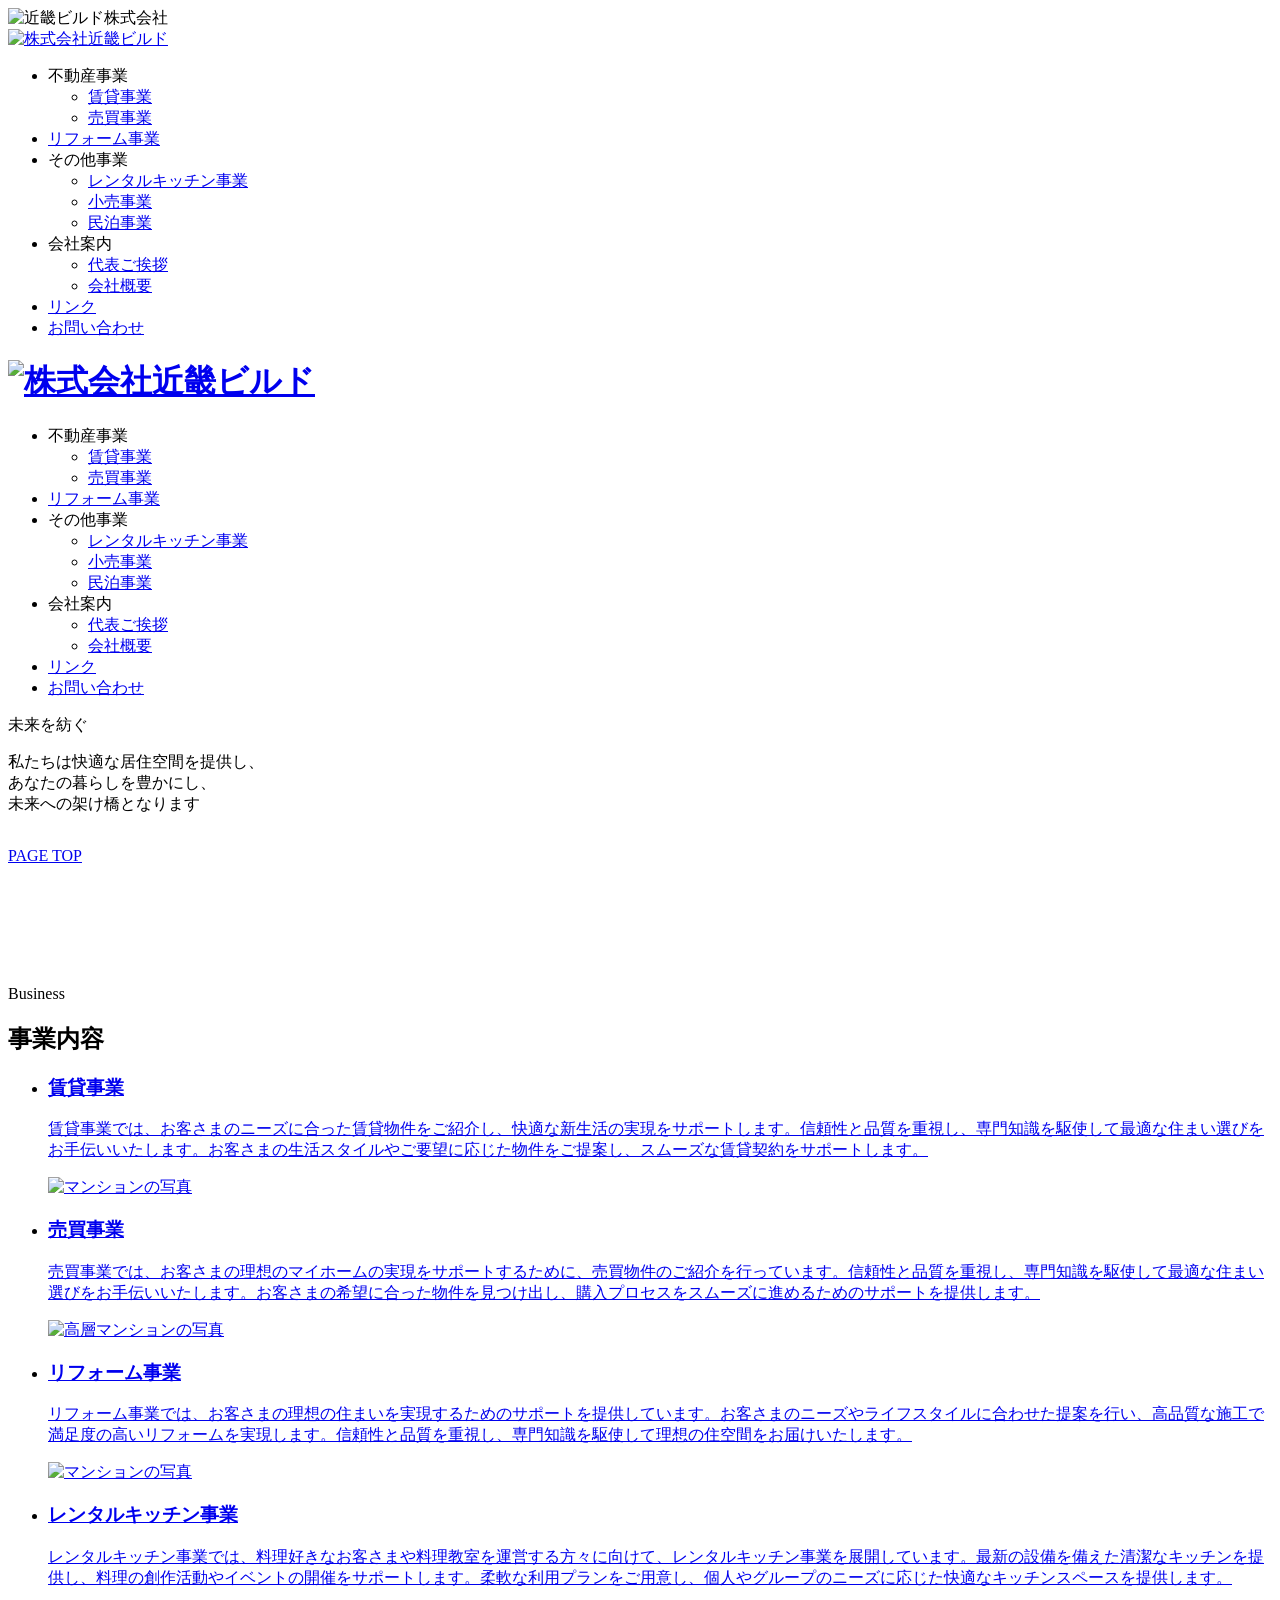
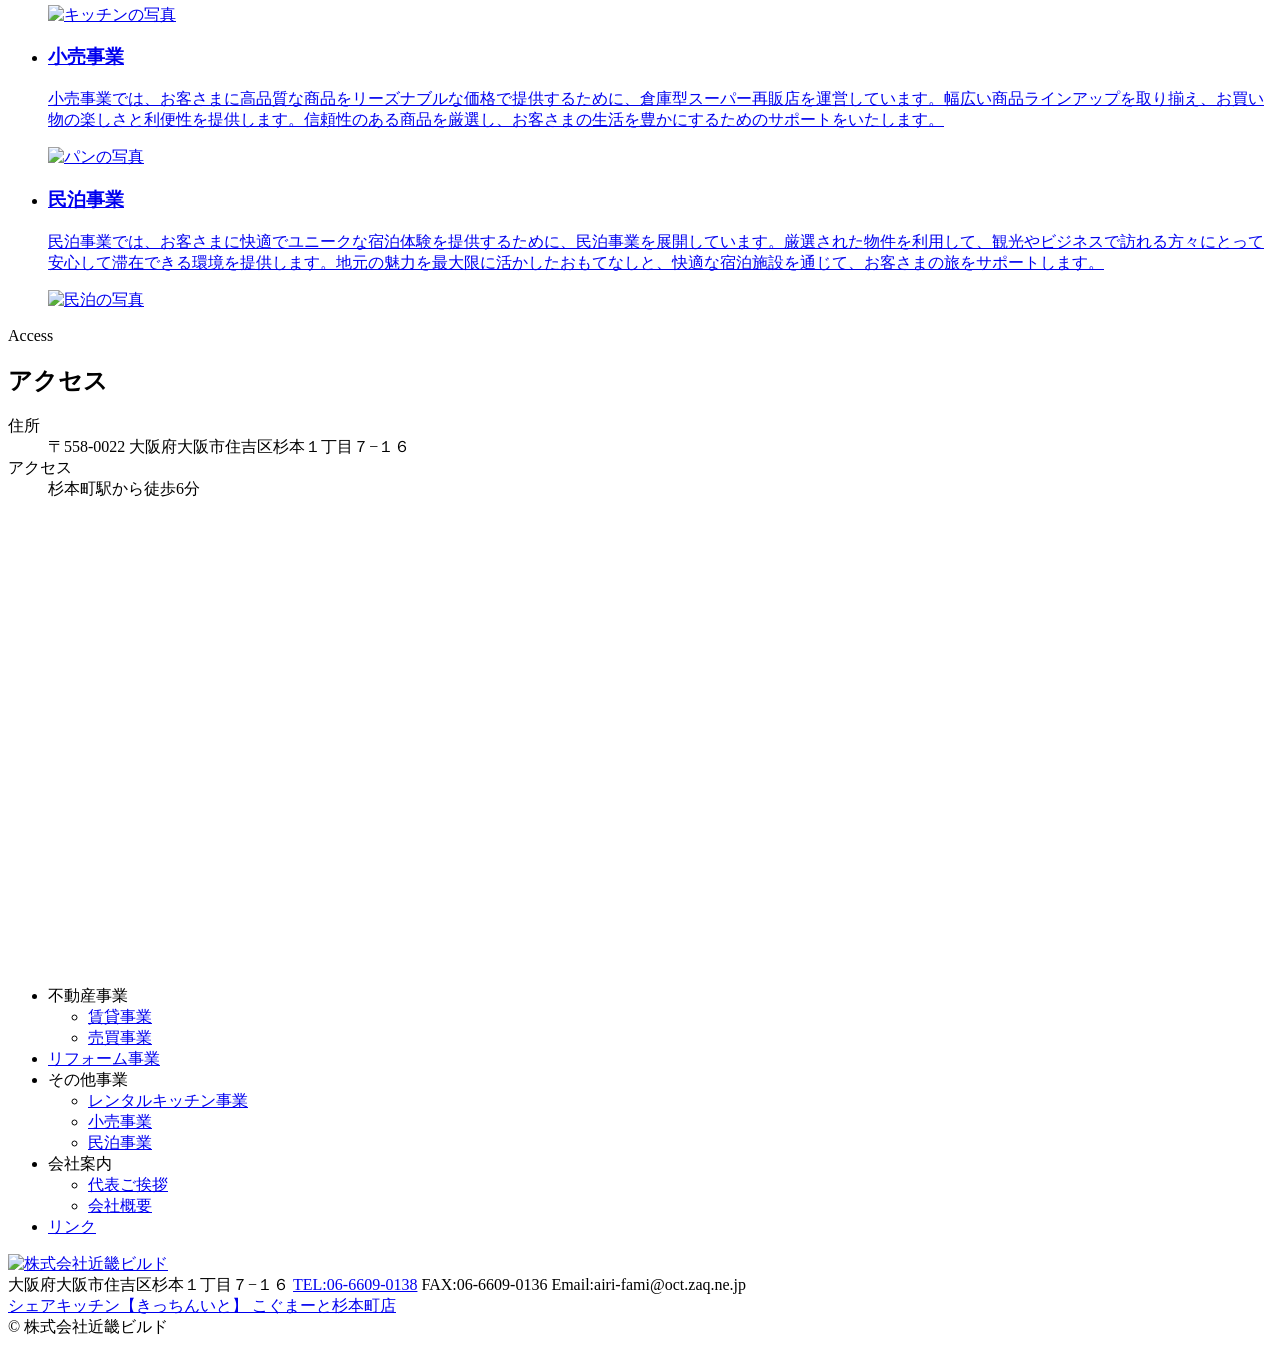
==== index.htm @ 8daa818c "htmファイルアップ" ====
<!DOCTYPE html>
<html lang="ja">

<head prefix="og: http://ogp.me/ns# fb: http://ogp.me/ns/fb# article: http://ogp.me/ns/article#">
  <meta charset="utf-8" />
  <meta name="viewport" content="" />
  <script>
    var metalist = document.getElementsByTagName("meta");
    var ua = navigator.userAgent;
    for (var i = 0; i < metalist.length; i++) {
      var name = metalist[i].getAttribute("name");
      if (name && name.toLowerCase() === "viewport") {
        if (
          ua.indexOf("iPhone") > 0 ||
          (ua.indexOf("Android") > 0 && ua.indexOf("Mobile") > 0)
        ) {
          metalist[i].setAttribute("content", "width=device-width");
          break;
        } else {
          metalist[i].setAttribute("content", "width=1180px");
          break;
        }
      }
    }
  </script>
  <meta http-equiv="X-UA-Compatible" content="IE=edge" />

  <title>株式会社近畿ビルド</title>

  <meta name="description" content="" />
  <meta name="keywords" content="" />
  <meta name="author" content="" />

  <meta name="robots" content="noindex" />
  <meta name="robots" content="nofollow" />
  <meta name="robots" content="noarchive" />

  <!-- SNS -->
  <meta property="og:title" content="" />
  <meta property="og:site_name" content="" />
  <meta property="og:description" content="" />
  <meta property="og:image" content="https://job-gear.jp/●/●●/●●●●●●/img/social.png" />
  <meta property="og:url" content="https://job-gear.jp/●/●●/●●●●●●/" />

  <link rel="shortcut icon" type="image/x-icon" href="https://job-gear.jp/●/●●/●●●●●●/img/favicon.ico" />
  <link rel="apple-touch-icon" href="https://job-gear.jp/●/●●/●●●●●●/img/apple-touch-icon.png" />

  <!-- fonts -->
  <link rel="preconnect" href="https://fonts.googleapis.com" />
  <link rel="preconnect" href="https://fonts.gstatic.com" crossorigin />
  <link
    href="https://fonts.googleapis.com/css2?family=Lato:wght@400;700&family=Montserrat:wght@100..900&family=Noto+Sans+JP:wght@400;500;700&display=swap"
    rel="stylesheet" />

  <!-- style -->
  <!-- 固有 -->
  <!-- 共通 -->
  <link rel="stylesheet" href="css/style.css" />
  <link rel="stylesheet" href="css/add.css" />
</head>

<body class="front-page">
   <!-- ローディング（TOPのみ） -->
   <div id="loading">
    <!-- <div class="circle-spin"></div> -->
    <div class="logo">
      <img src="img/common/logo.png" alt="近畿ビルド株式会社" height="27">
    </div>
  </div>

  <!-- ハンバーガーメニュー -->
  <div class="hamburger__btn -hamburger">
    <span></span>
    <span></span>
    <span></span>
  </div>
  <div class="hamburger">
    <div class="hamburger__menu">
      <div class="hamburger__menu__inner">
        <div class="hamburger__menu__nav">
          <div class="hamburger__menu__logo">
            <a href="index.htm">
              <img src="img/common/logo.png" width="" alt="株式会社近畿ビルド" />
            </a>
          </div>
          <ul class="hamburger__menu__nav__list">
            <li class="hamburger__menu__nav__list__item accordion-item">
                <span class="text noLink accordion-header">不動産事業</span>
                <div class="pullDown accordion-content">
                  <ul class="pullDown__list">
                    <li class="pullDown__list__item">
                      <a href="rental.htm">
                        <span class="text">賃貸事業</span>
                      </a>
                    </li>
                    <li class="pullDown__list__item">
                      <a href="selling.htm">
                        <span class="text">売買事業</span>
                      </a>
                    </li>
                  </ul>
                </div>
            </li>
            <li class="hamburger__menu__nav__list__item">
              <a href="reform.htm" class="link">
                <span class="text">リフォーム事業</span>
              </a>
            </li>
            <li class="hamburger__menu__nav__list__item accordion-item">
                <span class="text noLink accordion-header">その他事業</span>
                <div class="pullDown accordion-content">
                  <ul class="pullDown__list">
                    <li class="pullDown__list__item">
                      <a href="kitchen.htm">
                        <span class="text">レンタルキッチン事業</span>
                      </a>
                    </li>
                    <li class="pullDown__list__item">
                      <a href="retail.htm">
                        <span class="text">小売事業</span>
                      </a>
                    </li>
                    <li class="pullDown__list__item">
                      <a href="lodging.htm">
                        <span class="text">民泊事業</span>
                      </a>
                    </li>
                  </ul>
                </div>
            </li>
            <li class="hamburger__menu__nav__list__item accordion-item">
                <span class="text noLink accordion-header">会社案内</span>
                <div class="pullDown accordion-content">
                  <ul class="pullDown__list">
                    <li class="pullDown__list__item">
                      <a href="message.htm">
                        <span class="text">代表ご挨拶</span>
                      </a>
                    </li>
                    <li class="pullDown__list__item">
                      <a href="company.htm">
                        <span class="text">会社概要</span>
                      </a>
                    </li>
                  </ul>
                </div>
            </li>
            <li class="hamburger__menu__nav__list__item">
              <a href="link.htm" class="link">
                <span class="text">リンク</span>
              </a>
            </li>
            <li class="hamburger__menu__nav__list__item">
              <a href="interview_l.htm" class="link">
                <span class="text">お問い合わせ</span>
              </a>
            </li>
          </ul>
        </div>
      </div>
    </div>
  </div>
  <!-- //ハンバーガーメニュー -->

  <div id="container">
    <!-- ヘッダー -->
    <header class="header">
      <div class="header__inner">
        <dev class="header__logo">
          <h1>
            <a href="index.htm">
              <img src="img/common/logo.png" alt="株式会社近畿ビルド" />
            </a>
          </h1>
        </dev>
        <div class="header__navWrap">
          <nav class="header__nav">
            <ul class="header__nav__list">
              <li class="header__nav__list__item pullDown__trigge">
                <span class="noLink">不動産事業</span>
                <div class="pullDown">
                  <ul class="pullDown__list">
                    <li class="pullDown__list__item">
                      <a href="rental.htm">
                        <span class="text">賃貸事業</span>
                      </a>
                    </li>
                    <li class="pullDown__list__item">
                      <a href="selling.htm">
                        <span class="text">売買事業</span>
                      </a>
                    </li>
                  </ul>
                </div>
              </li>
              <li class="header__nav__list__item">
                <a href="reform.htm">
                  <span class="text">リフォーム事業</span>
                </a>
              </li>
              <li class="header__nav__list__item pullDown__trigge">
                <span class="noLink">その他事業</span>
                <div class="pullDown">
                  <ul class="pullDown__list">
                    <li class="pullDown__list__item">
                      <a href="kitchen.htm">
                        <span class="text">レンタルキッチン事業</span>
                      </a>
                    </li>
                    <li class="pullDown__list__item">
                      <a href="retail.htm">
                        <span class="text">小売事業</span>
                      </a>
                    </li>
                    <li class="pullDown__list__item">
                      <a href="lodging.htm">
                        <span class="text">民泊事業</span>
                      </a>
                    </li>
                  </ul>
                </div>
              </li>
              <li class="header__nav__list__item pullDown__trigge">
                <span class="noLink">会社案内</span>
                <div class="pullDown">
                  <ul class="pullDown__list">
                    <li class="pullDown__list__item">
                      <a href="message.htm">
                        <span class="text">代表ご挨拶</span>
                      </a>
                    </li>
                    <li class="pullDown__list__item">
                      <a href="company.htm">
                        <span class="text">会社概要</span>
                      </a>
                    </li>
                  </ul>
                </div>
              </li>
              <li class="header__nav__list__item">
                <a href="link.htm">
                  <span class="text">リンク</span>
                </a>
              </li>
              <li class="header__nav__list__item">
                <a href="kyujin_l.htm">
                  <span class="text">お問い合わせ</span>
                </a>
              </li>
            </ul>
          </nav>
        </div>
      </div>
    </header>

    <!-- メインビジュアル -->
    <div class="mainVisual">
      <div class="mainVisual__copy">
        <p class="mainCopy lato split">未来を紡ぐ</p>
        <p class="subCopy lato">私たちは快適な居住空間を提供し、<br>
          あなたの暮らしを豊かにし、<br class="spCont">未来への架け橋となります</p>
      </div>
      <div class="mainVisual__inner">
        <div class="mainVisual__movie">
          <video id="video" poster="img/index/kv.jpg" webkit-playsinline playsinline muted autoplay loop>
            <source src="img/index/kv.mp4" type="video/mp4">
          </video>
        </div>
      </div>
    </div>

    <main class="main" id="main">

      <!-- 事業内容 -->
      <section class="sec__business">
        <div class="sec__business__inner innerWrap">
          <div class="business__title commonTitle01">
            <span class="eng anime -fadeInBottom">Business</span>
            <h2 class="ja anime -fadeInBottom">事業内容</h2>
          </div>
          <div class="business__content">
            <ul class="list">
              <li class="list__item anime -fadeInBottom">
                <a href="rental.htm">
                  <div class="textArea">
                    <h3 class="title">賃貸事業</h3>
                    <p class="lead">
                      賃貸事業では、お客さまのニーズに合った賃貸物件をご紹介し、快適な新生活の実現をサポートします。信頼性と品質を重視し、専門知識を駆使して最適な住まい選びをお手伝いいたします。お客さまの生活スタイルやご要望に応じた物件をご提案し、スムーズな賃貸契約をサポートします。
                    </p>
                  </div>
                  <div class="imgArea">
                    <img src="img/index/business_pic01.jpg" alt="マンションの写真" class="ofi">
                  </div>
                </a>
              </li>
              <li class="list__item anime -fadeInBottom">
                <a href="selling.htm">
                  <div class="textArea">
                    <h3 class="title">売買事業</h3>
                    <p class="lead">
                      売買事業では、お客さまの理想のマイホームの実現をサポートするために、売買物件のご紹介を行っています。信頼性と品質を重視し、専門知識を駆使して最適な住まい選びをお手伝いいたします。お客さまの希望に合った物件を見つけ出し、購入プロセスをスムーズに進めるためのサポートを提供します。
                    </p>
                  </div>
                  <div class="imgArea">
                    <img src="img/index/business_pic02.jpg" alt="高層マンションの写真" class="ofi">
                  </div>
                </a>
              </li>
              <li class="list__item anime -fadeInBottom">
                <a href="reform.htm">
                  <div class="textArea">
                    <h3 class="title">リフォーム事業</h3>
                    <p class="lead">
                      リフォーム事業では、お客さまの理想の住まいを実現するためのサポートを提供しています。お客さまのニーズやライフスタイルに合わせた提案を行い、高品質な施工で満足度の高いリフォームを実現します。信頼性と品質を重視し、専門知識を駆使して理想の住空間をお届けいたします。
                    </p>
                  </div>
                  <div class="imgArea">
                    <img src="img/index/business_pic03.jpg" alt="マンションの写真" class="ofi">
                  </div>
                </a>
              </li>
              <li class="list__item anime -fadeInBottom">
                <a href="kitchen.htm">
                  <div class="textArea">
                    <h3 class="title">レンタルキッチン事業</h3>
                    <p class="lead">
                      レンタルキッチン事業では、料理好きなお客さまや料理教室を運営する方々に向けて、レンタルキッチン事業を展開しています。最新の設備を備えた清潔なキッチンを提供し、料理の創作活動やイベントの開催をサポートします。柔軟な利用プランをご用意し、個人やグループのニーズに応じた快適なキッチンスペースを提供します。
                    </p>
                  </div>
                  <div class="imgArea">
                    <img src="img/index/business_pic04.jpg" alt="キッチンの写真" class="ofi">
                  </div>
                </a>
              </li>
              <li class="list__item anime -fadeInBottom">
                <a href="retail.htm">
                  <div class="textArea">
                    <h3 class="title">小売事業</h3>
                    <p class="lead">
                      小売事業では、お客さまに高品質な商品をリーズナブルな価格で提供するために、倉庫型スーパー再販店を運営しています。幅広い商品ラインアップを取り揃え、お買い物の楽しさと利便性を提供します。信頼性のある商品を厳選し、お客さまの生活を豊かにするためのサポートをいたします。
                    </p>
                  </div>
                  <div class="imgArea">
                    <img src="img/index/business_pic05.jpg" alt="パンの写真" class="ofi">
                  </div>
                </a>
              </li>
              <li class="list__item anime -fadeInBottom">
                <a href="lodging.htm">
                  <div class="textArea">
                    <h3 class="title">民泊事業</h3>
                    <p class="lead">
                      民泊事業では、お客さまに快適でユニークな宿泊体験を提供するために、民泊事業を展開しています。厳選された物件を利用して、観光やビジネスで訪れる方々にとって安心して滞在できる環境を提供します。地元の魅力を最大限に活かしたおもてなしと、快適な宿泊施設を通じて、お客さまの旅をサポートします。
                    </p>
                  </div>
                  <div class="imgArea">
                    <img src="img/index/business_pic06.jpg" alt="民泊の写真" class="ofi">
                  </div>
                </a>
              </li>
            </ul>
          </div>
        </div>
      </section>

      <!-- アクセス -->
      <section class="sec__access">
        <div class="sec__access__inner innerWrap">
          <div class="access__title commonTitle01">
            <span class="eng anime -fadeInBottom">Access</span>
            <h2 class="ja anime -fadeInBottom">アクセス</h2>
          </div>
          <div class="access__content">
            <dl class="list anime -fadeInBottom">
              <div class="list__item">
                <dt class="term">住所</dt>
                <dd class="desc">〒558-0022 大阪府大阪市住吉区杉本１丁目７−１６</dd>
              </div>
              <div class="list__item">
                <dt class="term">アクセス</dt>
                <dd class="desc">杉本町駅から徒歩6分
                </dd>
              </div>
            </dl>
            <iframe
              src="https://www.google.com/maps/embed?pb=!1m18!1m12!1m3!1d3037.9226945305913!2d135.5051666890765!3d34.59430955064887!2m3!1f0!2f0!3f0!3m2!1i1024!2i768!4f13.1!3m3!1m2!1s0x6000dd003557a669%3A0x1215bdf862a5698d!2zT05FIExJRkUgKOagquW8j-S8muekviDov5Hnlb_jg5Pjg6vjg4kp!5e0!3m2!1sja!2sjp!4v1716691569907!5m2!1sja!2sjp"
              width="100%" height="450" style="border:0;" allowfullscreen="" loading="lazy"
              referrerpolicy="no-referrer-when-downgrade"></iframe>
          </div>
        </div>
      </section>
    </main>


    <!-- フッター -->
    <footer class="footer">
      <div class="footer__inner innerWrap">
        <div class="footer__navWrap">
          <nav class="footer__nav">
            <ul class="footer__nav__list">
              <li class="footer__nav__list__item">
                <span class="text">不動産事業</span>
                <ul class="footer__child__list">
                  <li class="footer__child__list__item"><a href="rental.htm">賃貸事業</a></li>
                  <li class="footer__child__list__item"><a href="selling.htm">売買事業</a></li>
                </ul>
              </li>
              <li class="footer__nav__list__item">
                <a href="reform.htm">
                  <span class="text">リフォーム事業</span>
                </a>
              </li>
              <li class="footer__nav__list__item">
                <span class="text">その他事業</span>
                <ul class="footer__child__list">
                  <li class="footer__child__list__item"><a href="kitchen.htm">レンタルキッチン事業</a></li>
                  <li class="footer__child__list__item"><a href="retail.htm">小売事業</a></li>
                  <li class="footer__child__list__item"><a href="lodging.htm">民泊事業</a></li>
                </ul>
              </li>
              <li class="footer__nav__list__item">
                <span class="text">会社案内</span>
                <ul class="footer__child__list">
                  <li class="footer__child__list__item"><a href="message.htm">代表ご挨拶</a></li>
                  <li class="footer__child__list__item"><a href="company.htm">会社概要</a></li>
                </ul>
              </li>
              <li class="footer__nav__list__item">
                <a href="link.htm">
                  <span class="text">リンク</span>
                </a>
              </li>
            </ul>
          </nav>
          <div class="footer__info__content">
            <div class="footer__infoWrap">
              <div class="footer__logo">
                <a href="index.htm"><img src="img/common/logo2.png" alt="株式会社近畿ビルド" /></a>
              </div>
              <div class="footer__info">
                <span class="address">大阪府大阪市住吉区杉本１丁目７−１６</span>
                <span class="tel"><a href="tel:06-6609-0138">TEL:06-6609-0138</a></span>
                <span class="fax">FAX:06-6609-0136</span>
                <span class="email"><a
                    href="mailto:airi-fami@oct.zaq.ne.jp?subject=お問い合わせ"></a>Email:airi-fami@oct.zaq.ne.jp</span>
              </div>
            </div>
            <div class="footer__sns">
              <span class="icon">
                <a href="https://instagram.com/kit_chen_ito?igshid=MzRlODBiNWFlZA==" target="_blank">
                  シェアキッチン【きっちんいと】
                </a>
              </span>
              <span class="icon">
                <a href="https://www.instagram.com/cogmart.sugimotocho?utm_source=ig_web_button_share_sheet&igsh=ZDNlZDc0MzIxNw=="
                  target="_blank">
                  こぐまーと杉本町店
                </a>
              </span>
            </div>
          </div>
        </div>
      </div>
      <div class="footer__copyright">
        <span class="copyright">&copy; 株式会社近畿ビルド</span>
      </div>
    </footer>

    <!-- ページトップ -->
    <span class="pagetop"><a href="#container">PAGE TOP</a></span>
  </div>

  <!-- 共通スクリプト -->
  <script src="js/vendor/jquery-3.4.1.min.js"></script>
  <script src="js/script.js"></script>
  <!-- 固有スクリプト -->
  <script src="js/vendor/progressbar.min.js"></script>
  <script src="js/index.js"></script>
</body>

</html>
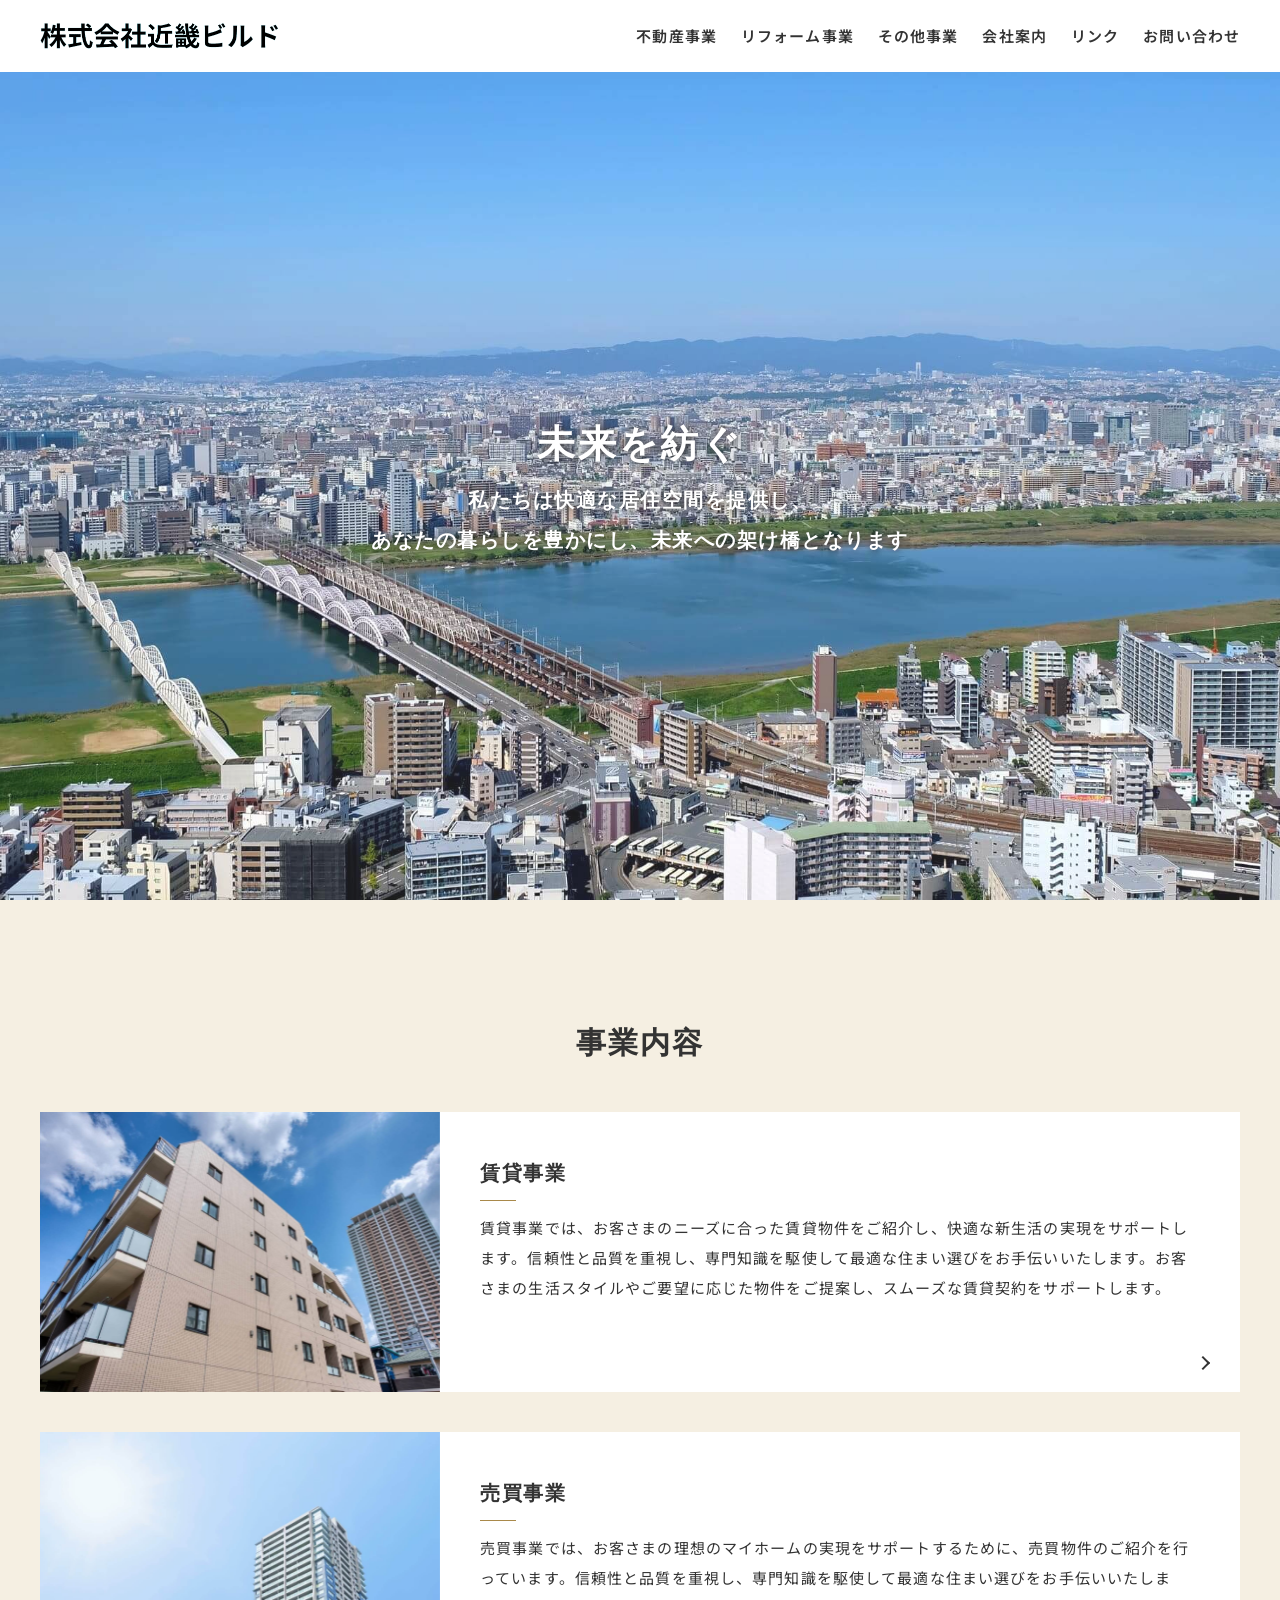
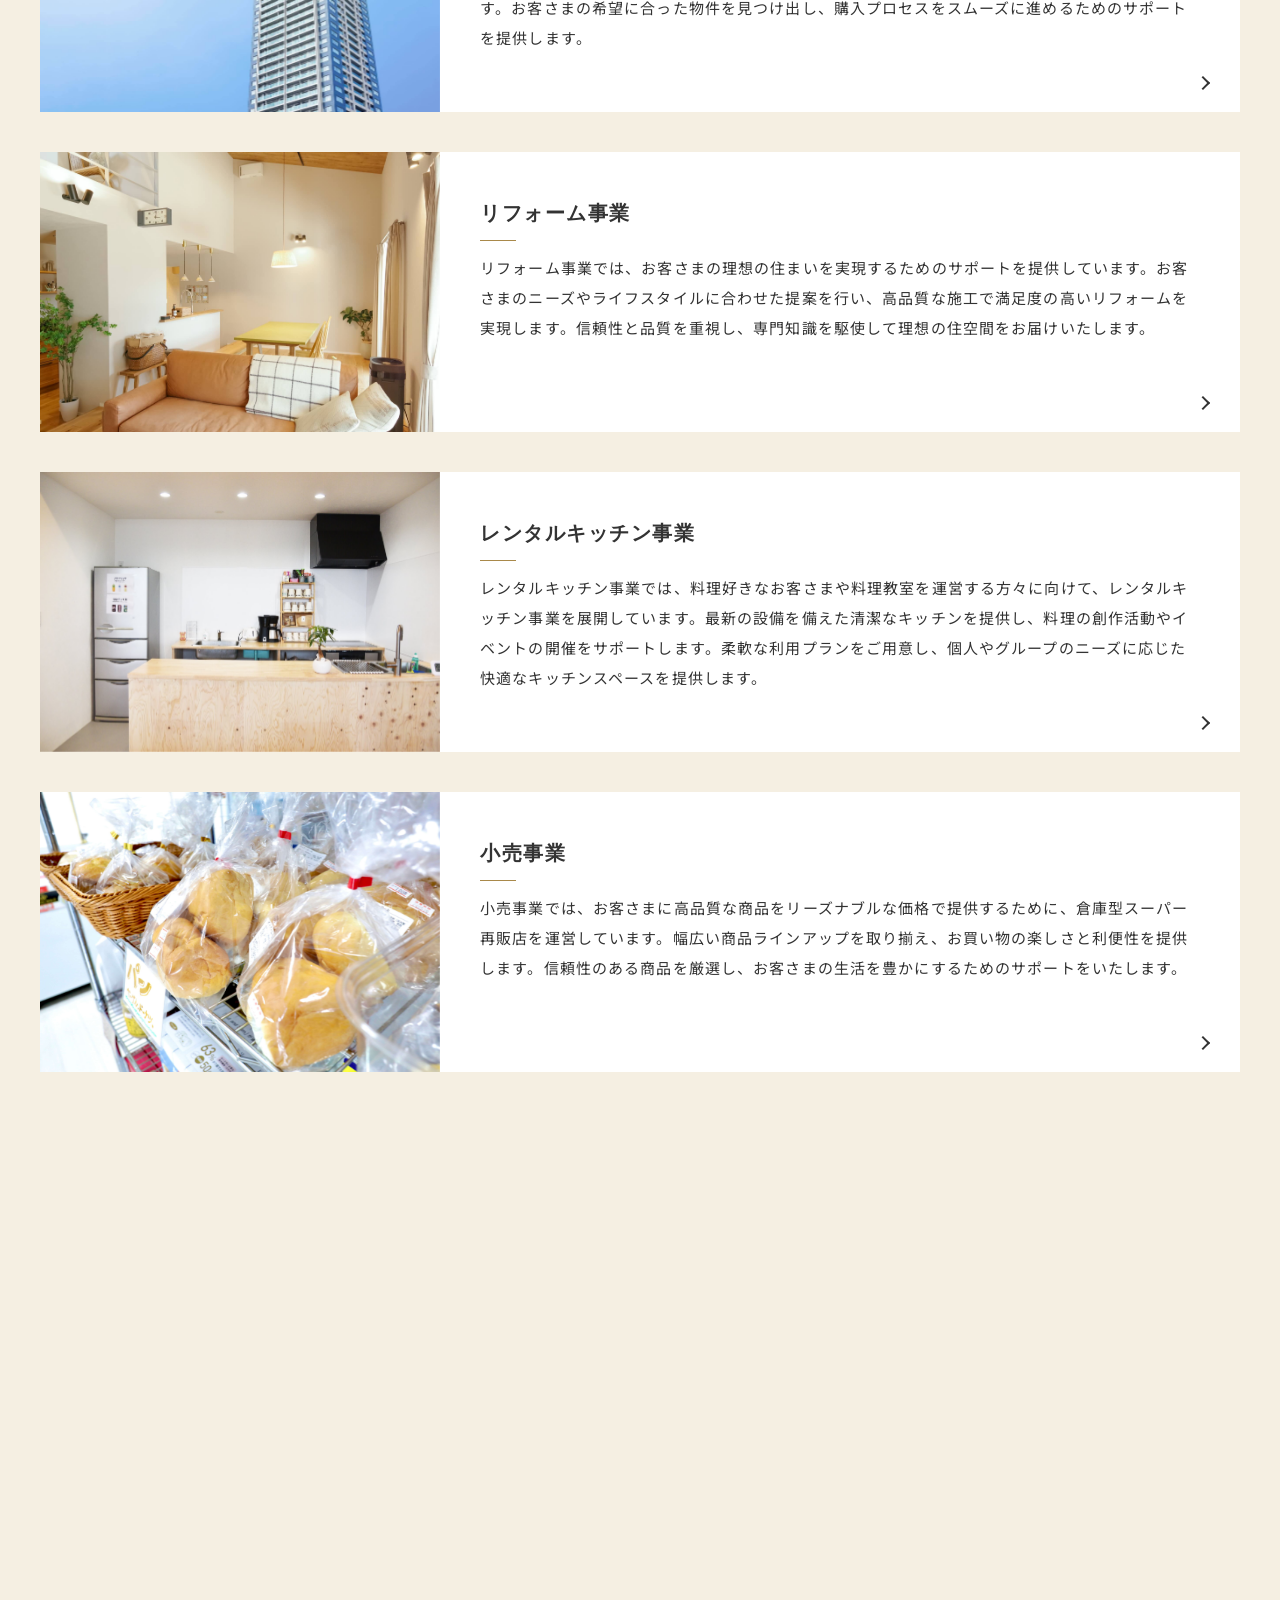
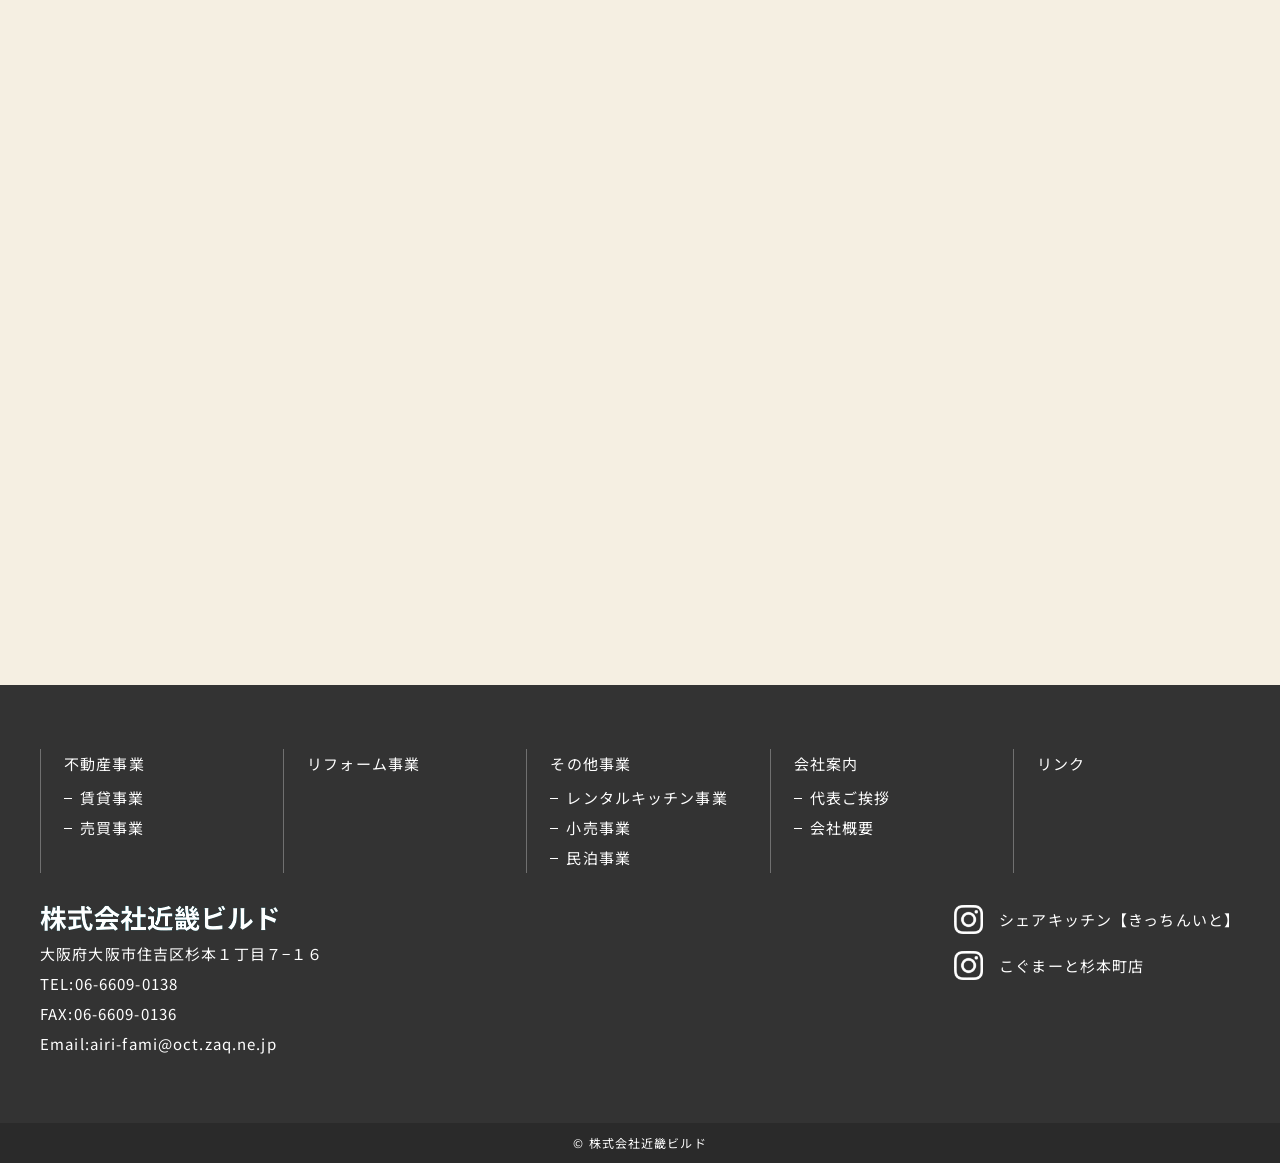
==== commit e243c37d: "ローディング調整、余白調整、フォントサイズ調整、フォント太さ調整" ====
--- a/index.htm
+++ b/index.htm
@@ -64,7 +64,7 @@
    <div id="loading">
     <!-- <div class="circle-spin"></div> -->
     <div class="logo">
-      <img src="img/common/logo.png" alt="近畿ビルド株式会社" height="27">
+      <img src="img/common/logo.png" alt="近畿ビルド株式会社">
     </div>
   </div>
 
--- a/css/style.css
+++ b/css/style.css
@@ -0,0 +1,4013 @@
+@charset "UTF-8";
+/* ============================================
+// RESET
+// ==========================================*/
+* {
+  -webkit-box-sizing: border-box;
+  box-sizing: border-box;
+}
+
+body,
+div,
+dl,
+dt,
+dd,
+ul,
+ol,
+li,
+h1,
+h2,
+h3,
+h4,
+h5,
+h6,
+pre,
+code,
+form,
+fieldset,
+legend,
+input,
+textarea,
+p,
+blockquote,
+th,
+td {
+  margin: 0;
+  padding: 0;
+}
+
+h1,
+h2,
+h3,
+h4,
+h5,
+h6 {
+  font-size: 100%;
+  font-weight: normal;
+}
+
+a {
+  outline: none;
+  text-decoration: none;
+}
+
+li {
+  list-style: none;
+}
+
+img {
+  vertical-align: bottom;
+  -webkit-backface-visibility: hidden;
+  backface-visibility: hidden;
+}
+
+.clearfix:after {
+  content: ".";
+  display: block;
+  height: 0;
+  clear: both;
+  visibility: hidden;
+}
+
+::-moz-selection {
+  background: #a9894a;
+  color: #ffffff;
+}
+
+::selection {
+  background: #a9894a;
+  color: #ffffff;
+}
+
+@media (min-device-width: 769px) {
+  a[href^="tel:"] {
+    cursor: default;
+    pointer-events: none;
+  }
+}
+/* ============================================
+// BASE
+// ==========================================*/
+html,
+body {
+  min-width: 1180px;
+}
+@media (max-width: 834px) {
+  html,
+  body {
+    min-width: inherit;
+  }
+}
+
+html {
+  font-size: 62.5%;
+}
+
+body {
+  position: relative;
+  font-family: "Noto Sans JP", "游ゴシック", "Yu Gothic", "游ゴシック体", YuGothic, "游ゴシック Medium", "Yu Gothic Medium", "ヒラギノ角ゴ ProN W3", "Hiragino Kaku Gothic ProN", "メイリオ", Meiryo, sans-serif;
+  font-size: 1.5rem;
+  font-weight: 400;
+  color: #333;
+  line-height: 2;
+  letter-spacing: 0.075em;
+  -webkit-text-size-adjust: none;
+  -webkit-overflow-scrolling: touch;
+}
+@media (max-width: 834px) {
+  body {
+    font-size: 1.4rem;
+  }
+}
+@-webkit-keyframes fadeIn {
+  0% {
+    opacity: 0;
+  }
+  100% {
+    opacity: 1;
+  }
+}
+@keyframes fadeIn {
+  0% {
+    opacity: 0;
+  }
+  100% {
+    opacity: 1;
+  }
+}
+
+#container {
+  width: 100%;
+}
+
+.innerWrap {
+  max-width: 1280px;
+  position: relative;
+  z-index: 1;
+  margin-inline: auto;
+  padding-inline: 40px;
+}
+@media (max-width: 834px) {
+  .innerWrap {
+    padding-inline: 6.25%;
+  }
+}
+
+a {
+  color: #a9894a;
+  -webkit-transition: all 0.3s;
+  transition: all 0.3s;
+}
+@media (hover: hover) {
+  a:hover {
+    opacity: 0.8;
+  }
+}
+
+/* classes */
+img {
+  max-width: 100%;
+}
+
+.ofi {
+  -o-object-fit: cover;
+  object-fit: cover;
+  font-family: "object-fit: cover;";
+  width: 100%;
+  height: 100%;
+}
+
+@media (min-width: 835px) {
+  .ro:hover {
+    opacity: 0.8;
+    -webkit-transition: all 0.16s linear;
+    transition: all 0.16s linear;
+  }
+}
+
+.ro:hover img {
+  opacity: 1;
+}
+
+.bold {
+  font-weight: bold;
+}
+
+.tac {
+  text-align: center;
+}
+
+.tar {
+  text-align: right;
+}
+
+.tal {
+  text-align: left;
+}
+
+.spCont {
+  display: none;
+}
+@media (max-width: 834px) {
+  .spCont {
+    display: block;
+  }
+}
+
+.pcCont {
+  display: block;
+}
+@media (max-width: 834px) {
+  .pcCont {
+    display: none;
+  }
+}
+
+/* fonts */
+.eng {
+  font-family: "Montserrat", sans-serif;
+  font-weight: 700;
+  letter-spacing: 0.075em;
+}
+
+.mincho {
+  font-family: "游明朝", "Yu Mincho", "游明朝体", "YuMincho", "ヒラギノ明朝 Pro W3", "Hiragino Mincho Pro", "HiraMinProN-W3", "HGS明朝E", "ＭＳ Ｐ明朝", "MS PMincho", serif;
+  font-weight: 500;
+  letter-spacing: -0.12em;
+}
+
+.lato {
+  font-family: "Lato", sans-serif;
+  font-weight: 700;
+  letter-spacing: 0.075em;
+}
+
+/* animations */
+.anime {
+  -webkit-transition: opacity 1s cubic-bezier(0.14, 1, 0.34, 1), -webkit-transform 1s cubic-bezier(0.14, 1, 0.34, 1);
+  transition: opacity 1s cubic-bezier(0.14, 1, 0.34, 1), -webkit-transform 1s cubic-bezier(0.14, 1, 0.34, 1);
+  transition: transform 1s cubic-bezier(0.14, 1, 0.34, 1), opacity 1s cubic-bezier(0.14, 1, 0.34, 1);
+  transition: transform 1s cubic-bezier(0.14, 1, 0.34, 1), opacity 1s cubic-bezier(0.14, 1, 0.34, 1), -webkit-transform 1s cubic-bezier(0.14, 1, 0.34, 1);
+}
+.anime.-fadeIn {
+  opacity: 0;
+}
+.anime.-fadeIn.js-active, .js-active > .anime.-fadeIn {
+  opacity: 1;
+}
+.anime.-fadeInBottom {
+  opacity: 0;
+  -webkit-transform: translateY(40px);
+          transform: translateY(40px);
+}
+.anime.-fadeInBottom.js-active, .js-active > .anime.-fadeInBottom {
+  opacity: 1;
+  -webkit-transform: translateY(0);
+          transform: translateY(0);
+}
+.anime.-fadeInTop {
+  opacity: 0;
+  -webkit-transform: translateY(-40px);
+          transform: translateY(-40px);
+}
+.anime.-fadeInTop.js-active, .js-active > .anime.-fadeInTop {
+  opacity: 1;
+  -webkit-transform: translateY(0);
+          transform: translateY(0);
+}
+.anime.-fadeInLeft {
+  opacity: 0;
+  -webkit-transform: translateX(-40px);
+          transform: translateX(-40px);
+}
+.anime.-fadeInLeft.js-active, .js-active > .anime.-fadeInLeft {
+  opacity: 1;
+  -webkit-transform: translateX(0);
+          transform: translateX(0);
+}
+.anime.-fadeInRight {
+  opacity: 0;
+  -webkit-transform: translateX(40px);
+          transform: translateX(40px);
+}
+.anime.-fadeInRight.js-active, .js-active > .anime.-fadeInRight {
+  opacity: 1;
+  -webkit-transform: translateX(0);
+          transform: translateX(0);
+}
+
+@-webkit-keyframes -fadeup {
+  0% {
+    -webkit-transform: translateY(30px);
+            transform: translateY(30px);
+    opacity: 0;
+  }
+  80% {
+    opacity: 1;
+  }
+  100% {
+    opacity: 1;
+    -webkit-transform: translateY(0);
+            transform: translateY(0);
+  }
+}
+
+@keyframes -fadeup {
+  0% {
+    -webkit-transform: translateY(30px);
+            transform: translateY(30px);
+    opacity: 0;
+  }
+  80% {
+    opacity: 1;
+  }
+  100% {
+    opacity: 1;
+    -webkit-transform: translateY(0);
+            transform: translateY(0);
+  }
+}
+@-webkit-keyframes -fadeLeft {
+  0% {
+    -webkit-transform: translateX(-30px);
+            transform: translateX(-30px);
+    opacity: 0;
+  }
+  100% {
+    opacity: 1;
+    -webkit-transform: translateY(0);
+            transform: translateY(0);
+  }
+}
+@keyframes -fadeLeft {
+  0% {
+    -webkit-transform: translateX(-30px);
+            transform: translateX(-30px);
+    opacity: 0;
+  }
+  100% {
+    opacity: 1;
+    -webkit-transform: translateY(0);
+            transform: translateY(0);
+  }
+}
+/* ============================================
+// loading
+// ==========================================*/
+#loading {
+  position: relative;
+  display: none;
+  position: fixed;
+  inset: 0;
+  z-index: 1000;
+  -webkit-box-pack: center;
+      -ms-flex-pack: center;
+          justify-content: center;
+  -webkit-box-align: center;
+      -ms-flex-align: center;
+          align-items: center;
+  pointer-events: none;
+  -webkit-transition: 1s;
+  transition: 1s;
+}
+#loading::before {
+  content: "";
+  position: absolute;
+  width: 100%;
+  height: 100%;
+  top: 0;
+  z-index: -1;
+  background: rgba(255, 255, 255, 0.95);
+  -webkit-backdrop-filter: blur(10px);
+          backdrop-filter: blur(10px);
+  -webkit-transition: 0.3s cubic-bezier(0.92, 0.03, 0.35, 0.94);
+  transition: 0.3s cubic-bezier(0.92, 0.03, 0.35, 0.94);
+}
+#loading .logo {
+  position: absolute;
+  top: 50%;
+  left: 50%;
+  -webkit-transform: translate(-50%, -50%);
+          transform: translate(-50%, -50%);
+  overflow: hidden;
+  opacity: 0;
+}
+#loading .logo img {
+  -webkit-transform: translateY(30px);
+          transform: translateY(30px);
+  -webkit-transition: 0.3s cubic-bezier(0.92, 0.03, 0.35, 0.94);
+  transition: 0.3s cubic-bezier(0.92, 0.03, 0.35, 0.94);
+  aspect-ratio: 477/52;
+  height: 27px;
+}
+@media (max-width: 834px) {
+  #loading .logo img {
+    height: 21px;
+  }
+}
+
+.once #loading {
+  display: -webkit-box;
+  display: -ms-flexbox;
+  display: flex;
+}
+.once #loading .logo {
+  opacity: 1;
+}
+.once #loading .logo img {
+  -webkit-transform: translateY(0);
+          transform: translateY(0);
+}
+
+.once.js-loaded #loading::before {
+  -webkit-transform: translateY(-100%);
+          transform: translateY(-100%);
+  -webkit-transition-delay: 1s;
+          transition-delay: 1s;
+}
+.once.js-loaded #loading .logo img {
+  -webkit-transform: translateY(0);
+          transform: translateY(0);
+  -webkit-animation: fadeUp-30 0.3s cubic-bezier(0.92, 0.03, 0.35, 0.94) 1s forwards;
+          animation: fadeUp-30 0.3s cubic-bezier(0.92, 0.03, 0.35, 0.94) 1s forwards;
+}
+
+@-webkit-keyframes fadeUp-30 {
+  0% {
+    -webkit-transform: translateY(0);
+            transform: translateY(0);
+  }
+  100% {
+    -webkit-transform: translateY(-30px);
+            transform: translateY(-30px);
+  }
+}
+
+@keyframes fadeUp-30 {
+  0% {
+    -webkit-transform: translateY(0);
+            transform: translateY(0);
+  }
+  100% {
+    -webkit-transform: translateY(-30px);
+            transform: translateY(-30px);
+  }
+}
+/* ============================================
+// hamburger
+// ==========================================*/
+.hamburger {
+  position: fixed;
+  inset: 0;
+  z-index: 500;
+  background: rgba(255, 255, 255, 0.9);
+  -webkit-backdrop-filter: blur(10px);
+          backdrop-filter: blur(10px);
+  opacity: 0;
+  visibility: hidden;
+}
+.js-loaded .hamburger {
+  -webkit-transition: opacity 0.5s ease, visibility 0.5s ease;
+  transition: opacity 0.5s ease, visibility 0.5s ease;
+}
+.hamburger.js-open {
+  opacity: 1;
+  visibility: visible;
+}
+@media (min-width: 835px) {
+  .hamburger.js-open {
+    opacity: 0;
+    visibility: hidden;
+  }
+}
+.hamburger__menu {
+  width: 100%;
+  height: 100%;
+  display: -webkit-box;
+  display: -ms-flexbox;
+  display: flex;
+  -webkit-box-align: start;
+      -ms-flex-align: start;
+          align-items: flex-start;
+  overflow-y: auto;
+}
+@media (max-width: 834px) {
+  .hamburger__menu {
+    padding: 80px 6.25% 40px;
+  }
+}
+.hamburger__menu__inner {
+  width: 100%;
+}
+.hamburger__menu__logo a {
+  width: -webkit-fit-content;
+  width: -moz-fit-content;
+  width: fit-content;
+  display: -webkit-box;
+  display: -ms-flexbox;
+  display: flex;
+  -webkit-box-orient: vertical;
+  -webkit-box-direction: normal;
+      -ms-flex-direction: column;
+          flex-direction: column;
+  -webkit-box-align: center;
+      -ms-flex-align: center;
+          align-items: center;
+  margin: 0 auto;
+}
+.hamburger__menu__logo img {
+  height: 18px;
+}
+.hamburger__menu__nav {
+  padding: 0;
+}
+.hamburger__menu__nav__list {
+  display: -webkit-box;
+  display: -ms-flexbox;
+  display: flex;
+  -webkit-box-orient: vertical;
+  -webkit-box-direction: normal;
+      -ms-flex-direction: column;
+          flex-direction: column;
+  margin-top: 24px;
+}
+.hamburger__menu__nav__list__item {
+  position: relative;
+  display: -webkit-box;
+  display: -ms-flexbox;
+  display: flex;
+  -webkit-box-orient: vertical;
+  -webkit-box-direction: normal;
+      -ms-flex-direction: column;
+          flex-direction: column;
+  border-top: 1px solid rgba(51, 51, 51, 0.2);
+}
+.hamburger__menu__nav__list__item:last-child {
+  border-bottom: 1px solid rgba(51, 51, 51, 0.4);
+}
+.hamburger__menu__nav__list__item a {
+  position: relative;
+  padding: 0;
+  color: #333;
+  display: -webkit-box;
+  display: -ms-flexbox;
+  display: flex;
+  -webkit-box-align: center;
+      -ms-flex-align: center;
+          align-items: center;
+  -webkit-box-pack: center;
+      -ms-flex-pack: center;
+          justify-content: center;
+  gap: 16px;
+  padding: 10px 16px;
+}
+.hamburger__menu__nav__list__item a.link {
+  position: relative;
+}
+.hamburger__menu__nav__list__item a.link::before {
+  content: "";
+  display: block;
+  position: absolute;
+  top: 50%;
+  right: 10px;
+  border-top: 1px solid #333;
+  border-right: 1px solid #333;
+  border-bottom: transparent;
+  border-left: transparent;
+  width: 6px;
+  aspect-ratio: 1/1;
+  -webkit-transform: rotate(45deg) translate(0, -50%);
+          transform: rotate(45deg) translate(0, -50%);
+}
+.hamburger__menu__nav__list__item .noLink {
+  position: relative;
+  display: -webkit-box;
+  display: -ms-flexbox;
+  display: flex;
+  -webkit-box-align: center;
+      -ms-flex-align: center;
+          align-items: center;
+  cursor: pointer;
+  -webkit-box-pack: center;
+      -ms-flex-pack: center;
+          justify-content: center;
+  gap: 16px;
+  padding: 10px 16px;
+  font-weight: 500;
+}
+.hamburger__menu__nav__list__item .noLink::before {
+  content: "";
+  display: block;
+  position: absolute;
+  top: 50%;
+  right: 10px;
+  border-top: 1px solid #333;
+  border-right: 1px solid #333;
+  border-bottom: transparent;
+  border-left: transparent;
+  width: 6px;
+  aspect-ratio: 1/1;
+  -webkit-transform: rotate(45deg) translate(0, -50%);
+          transform: rotate(45deg) translate(0, -50%);
+}
+.hamburger__menu__nav__list__item .pullDown {
+  display: grid;
+  grid-template-rows: 0fr;
+  -webkit-transition: 0.3s;
+  transition: 0.3s;
+}
+.hamburger__menu__nav__list__item .pullDown__list {
+  overflow-y: hidden;
+}
+.hamburger__menu__nav__list__item .pullDown__list__item a {
+  display: -webkit-box;
+  display: -ms-flexbox;
+  display: flex;
+  -webkit-box-align: center;
+      -ms-flex-align: center;
+          align-items: center;
+  -webkit-box-pack: center;
+      -ms-flex-pack: center;
+          justify-content: center;
+  gap: 16px;
+  background: #a9894a;
+  color: #fff;
+  border-top: 1px solid rgba(255, 255, 255, 0.3);
+}
+.hamburger__menu__nav__list__item .pullDown__list__item a .text {
+  display: -webkit-box;
+  display: -ms-flexbox;
+  display: flex;
+  -webkit-box-align: center;
+      -ms-flex-align: center;
+          align-items: center;
+  gap: 8px;
+}
+.hamburger__menu__nav__list__item.-open .noLink::after {
+  -webkit-transform: rotate(180deg);
+          transform: rotate(180deg);
+}
+.hamburger__menu__nav__list__item.-open .pullDown {
+  grid-template-rows: 1fr;
+}
+
+.hamburger__btn {
+  display: none;
+  width: 56px;
+  aspect-ratio: 1/1;
+  -webkit-box-orient: vertical;
+  -webkit-box-direction: normal;
+      -ms-flex-direction: column;
+          flex-direction: column;
+  -webkit-box-pack: center;
+      -ms-flex-pack: center;
+          justify-content: center;
+  -webkit-box-align: center;
+      -ms-flex-align: center;
+          align-items: center;
+  gap: 6px;
+  position: fixed;
+  right: 0;
+  top: 0;
+  z-index: 900;
+  color: #ffffff;
+  letter-spacing: 0.025em;
+  background: #a9894a;
+  border: 1px solid #a9894a;
+  cursor: pointer;
+  -webkit-transition: all 0.3s;
+  transition: all 0.3s;
+}
+@media (hover: hover) {
+  .hamburger__btn:hover {
+    color: #a9894a;
+    background: #fff;
+  }
+  .hamburger__btn:hover span {
+    background: #a9894a;
+  }
+}
+@media (max-width: 834px) {
+  .hamburger__btn {
+    display: -webkit-box;
+    display: -ms-flexbox;
+    display: flex;
+  }
+}
+.hamburger__btn span {
+  width: 24px;
+  aspect-ratio: 24/1;
+  background: #fff;
+  -webkit-transition: opacity 0.3s, -webkit-transform 0.3s;
+  transition: opacity 0.3s, -webkit-transform 0.3s;
+  transition: transform 0.3s, opacity 0.3s;
+  transition: transform 0.3s, opacity 0.3s, -webkit-transform 0.3s;
+}
+.hamburger__btn.js-open {
+  gap: 0;
+}
+.hamburger__btn.js-open span:nth-child(1) {
+  -webkit-transform: translate(0, 1px) rotate(315deg);
+          transform: translate(0, 1px) rotate(315deg);
+}
+.hamburger__btn.js-open span:nth-child(2) {
+  opacity: 0;
+}
+.hamburger__btn.js-open span:nth-child(3) {
+  -webkit-transform: translate(0, -1px) rotate(-315deg);
+          transform: translate(0, -1px) rotate(-315deg);
+}
+
+/* ============================================
+// normalize.css v3.0.2 | MIT License | git.io/normalize
+// ==========================================*/
+/**
+ * 1. Set default font family to sans-serif.
+ * 2. Prevent iOS text size adjust after orientation change, without disabling
+ *    user zoom.
+ */
+html {
+  font-family: sans-serif; /* 1 */
+  -ms-text-size-adjust: 100%; /* 2 */
+  -webkit-text-size-adjust: 100%; /* 2 */
+}
+
+/**
+ * Remove default margin.
+ */
+body {
+  margin: 0;
+}
+
+/* HTML5 display definitions
+   ========================================================================== */
+/**
+ * Correct `block` display not defined for any HTML5 element in IE 8/9.
+ * Correct `block` display not defined for `details` or `summary` in IE 10/11
+ * and Firefox.
+ * Correct `block` display not defined for `main` in IE 11.
+ */
+article,
+aside,
+details,
+figcaption,
+figure,
+footer,
+header,
+hgroup,
+main,
+menu,
+nav,
+section,
+summary {
+  display: block;
+}
+
+/**
+ * 1. Correct `inline-block` display not defined in IE 8/9.
+ * 2. Normalize vertical alignment of `progress` in Chrome, Firefox, and Opera.
+ */
+audio,
+canvas,
+progress,
+video {
+  display: inline-block; /* 1 */
+  vertical-align: baseline; /* 2 */
+}
+
+/**
+ * Prevent modern browsers from displaying `audio` without controls.
+ * Remove excess height in iOS 5 devices.
+ */
+audio:not([controls]) {
+  display: none;
+  height: 0;
+}
+
+/**
+ * Address `[hidden]` styling not present in IE 8/9/10.
+ * Hide the `template` element in IE 8/9/11, Safari, and Firefox < 22.
+ */
+[hidden],
+template {
+  display: none;
+}
+
+/* Links
+   ========================================================================== */
+/**
+ * Remove the gray background color from active links in IE 10.
+ */
+a {
+  background-color: transparent;
+}
+
+/**
+ * Improve readability when focused and also mouse hovered in all browsers.
+ */
+a:active,
+a:hover {
+  outline: 0;
+}
+
+/* Text-level semantics
+   ========================================================================== */
+/**
+ * Address styling not present in IE 8/9/10/11, Safari, and Chrome.
+ */
+abbr[title] {
+  border-bottom: 1px dotted;
+}
+
+/**
+ * Address style set to `bolder` in Firefox 4+, Safari, and Chrome.
+ */
+b,
+strong {
+  font-weight: bold;
+}
+
+/**
+ * Address styling not present in Safari and Chrome.
+ */
+dfn {
+  font-style: italic;
+}
+
+/**
+ * Address variable `h1` font-size and margin within `section` and `article`
+ * contexts in Firefox 4+, Safari, and Chrome.
+ */
+h1 {
+  font-size: 2em;
+  margin: 0.67em 0;
+}
+
+/**
+ * Address styling not present in IE 8/9.
+ */
+mark {
+  background: #ff0;
+  color: #000;
+}
+
+/**
+ * Address inconsistent and variable font size in all browsers.
+ */
+small {
+  font-size: 80%;
+}
+
+/**
+ * Prevent `sub` and `sup` affecting `line-height` in all browsers.
+ */
+sub,
+sup {
+  font-size: 75%;
+  line-height: 0;
+  position: relative;
+  vertical-align: baseline;
+}
+
+sup {
+  top: -0.5em;
+}
+
+sub {
+  bottom: -0.25em;
+}
+
+/* Embedded content
+   ========================================================================== */
+/**
+ * Remove border when inside `a` element in IE 8/9/10.
+ */
+img {
+  border: 0;
+}
+
+/**
+ * Correct overflow not hidden in IE 9/10/11.
+ */
+svg:not(:root) {
+  overflow: hidden;
+}
+
+/* Grouping content
+   ========================================================================== */
+/**
+ * Address margin not present in IE 8/9 and Safari.
+ */
+figure {
+  margin: 1em 40px;
+}
+
+/**
+ * Address differences between Firefox and other browsers.
+ */
+hr {
+  -webkit-box-sizing: content-box;
+          box-sizing: content-box;
+  height: 0;
+}
+
+/**
+ * Contain overflow in all browsers.
+ */
+pre {
+  overflow: auto;
+}
+
+/**
+ * Address odd `em`-unit font size rendering in all browsers.
+ */
+code,
+kbd,
+pre,
+samp {
+  font-family: monospace, monospace;
+  font-size: 1em;
+}
+
+/* Forms
+   ========================================================================== */
+/**
+ * Known limitation: by default, Chrome and Safari on OS X allow very limited
+ * styling of `select`, unless a `border` property is set.
+ */
+/**
+ * 1. Correct color not being inherited.
+ *    Known issue: affects color of disabled elements.
+ * 2. Correct font properties not being inherited.
+ * 3. Address margins set differently in Firefox 4+, Safari, and Chrome.
+ */
+button,
+input,
+optgroup,
+select,
+textarea {
+  color: inherit; /* 1 */
+  font: inherit; /* 2 */
+  margin: 0; /* 3 */
+}
+
+/**
+ * Address `overflow` set to `hidden` in IE 8/9/10/11.
+ */
+button {
+  overflow: visible;
+}
+
+/**
+ * Address inconsistent `text-transform` inheritance for `button` and `select`.
+ * All other form control elements do not inherit `text-transform` values.
+ * Correct `button` style inheritance in Firefox, IE 8/9/10/11, and Opera.
+ * Correct `select` style inheritance in Firefox.
+ */
+button,
+select {
+  text-transform: none;
+}
+
+/**
+ * 1. Avoid the WebKit bug in Android 4.0.* where (2) destroys native `audio`
+ *    and `video` controls.
+ * 2. Correct inability to style clickable `input` types in iOS.
+ * 3. Improve usability and consistency of cursor style between image-type
+ *    `input` and others.
+ */
+button,
+html input[type=button],
+input[type=reset],
+input[type=submit] {
+  -webkit-appearance: button; /* 2 */
+  cursor: pointer; /* 3 */
+}
+
+/**
+ * Re-set default cursor for disabled elements.
+ */
+button[disabled],
+html input[disabled] {
+  cursor: default;
+}
+
+/**
+ * Remove inner padding and border in Firefox 4+.
+ */
+button::-moz-focus-inner,
+input::-moz-focus-inner {
+  border: 0;
+  padding: 0;
+}
+
+/**
+ * Address Firefox 4+ setting `line-height` on `input` using `!important` in
+ * the UA stylesheet.
+ */
+input {
+  line-height: normal;
+}
+
+/**
+ * It's recommended that you don't attempt to style these elements.
+ * Firefox's implementation doesn't respect box-sizing, padding, or width.
+ *
+ * 1. Address box sizing set to `content-box` in IE 8/9/10.
+ * 2. Remove excess padding in IE 8/9/10.
+ */
+input[type=checkbox],
+input[type=radio] {
+  -webkit-box-sizing: border-box;
+          box-sizing: border-box; /* 1 */
+  padding: 0; /* 2 */
+}
+
+/**
+ * Fix the cursor style for Chrome's increment/decrement buttons. For certain
+ * `font-size` values of the `input`, it causes the cursor style of the
+ * decrement button to change from `default` to `text`.
+ */
+input[type=number]::-webkit-inner-spin-button,
+input[type=number]::-webkit-outer-spin-button {
+  height: auto;
+}
+
+/**
+ * 1. Address `appearance` set to `searchfield` in Safari and Chrome.
+ * 2. Address `box-sizing` set to `border-box` in Safari and Chrome
+ *    (include `-moz` to future-proof).
+ */
+input[type=search] {
+  -webkit-appearance: textfield; /* 1 */
+  -webkit-box-sizing: border-box; /* 2 */
+  box-sizing: border-box;
+}
+
+/**
+ * Remove inner padding and search cancel button in Safari and Chrome on OS X.
+ * Safari (but not Chrome) clips the cancel button when the search input has
+ * padding (and `textfield` appearance).
+ */
+input[type=search]::-webkit-search-cancel-button,
+input[type=search]::-webkit-search-decoration {
+  -webkit-appearance: none;
+}
+
+/**
+ * Define consistent border, margin, and padding.
+ */
+fieldset {
+  border: 1px solid #c0c0c0;
+  margin: 0 2px;
+  padding: 0.35em 0.625em 0.75em;
+}
+
+/**
+ * 1. Correct `color` not being inherited in IE 8/9/10/11.
+ * 2. Remove padding so people aren't caught out if they zero out fieldsets.
+ */
+legend {
+  border: 0; /* 1 */
+  padding: 0; /* 2 */
+}
+
+/**
+ * Remove default vertical scrollbar in IE 8/9/10/11.
+ */
+textarea {
+  overflow: auto;
+}
+
+/**
+ * Don't inherit the `font-weight` (applied by a rule above).
+ * NOTE: the default cannot safely be changed in Chrome and Safari on OS X.
+ */
+optgroup {
+  font-weight: bold;
+}
+
+/* Tables
+   ========================================================================== */
+/**
+ * Remove most spacing between table cells.
+ */
+table {
+  border-collapse: collapse;
+  border-spacing: 0;
+}
+
+td,
+th {
+  padding: 0;
+}
+
+/* ============================================
+// MODULES
+// ==========================================*/
+/*--------------------
+	pageHeader
+--------------------*/
+.pageHeader {
+  position: relative;
+}
+@media (max-width: 834px) {
+  .pageHeader {
+    padding-top: 56px;
+  }
+}
+.pageHeader::before {
+  content: "";
+  display: block;
+  position: absolute;
+  inset: 0;
+  background: rgba(255, 255, 255, 0.6);
+}
+.pageHeader__inner {
+  position: relative;
+  overflow: hidden;
+  min-height: 380px;
+  display: -webkit-box;
+  display: -ms-flexbox;
+  display: flex;
+  -webkit-box-pack: center;
+      -ms-flex-pack: center;
+          justify-content: center;
+  -webkit-box-align: center;
+      -ms-flex-align: center;
+          align-items: center;
+}
+@media (max-width: 834px) {
+  .pageHeader__inner {
+    min-height: 160px;
+  }
+}
+.pageHeader__inner .pageHeader__content {
+  max-width: 1280px;
+  padding: 80px 40px;
+}
+@media (max-width: 834px) {
+  .pageHeader__inner .pageHeader__content {
+    padding: 40px 6.25%;
+  }
+}
+.pageHeader__inner .pageHeaderImg {
+  position: absolute;
+  inset: 0;
+  z-index: -1;
+  -webkit-filter: blur(60px);
+          filter: blur(60px);
+  -webkit-transition: 0.4s;
+  transition: 0.4s;
+}
+.pageHeader__inner .pageHeaderTitle {
+  display: -webkit-box;
+  display: -ms-flexbox;
+  display: flex;
+  -webkit-box-orient: vertical;
+  -webkit-box-direction: normal;
+      -ms-flex-direction: column;
+          flex-direction: column;
+  -webkit-box-align: center;
+      -ms-flex-align: center;
+          align-items: center;
+  gap: 8px;
+}
+@media (max-width: 834px) {
+  .pageHeader__inner .pageHeaderTitle {
+    gap: 4px;
+  }
+}
+.pageHeader__inner .pageHeaderTitle .eng {
+  display: -webkit-box;
+  display: -ms-flexbox;
+  display: flex;
+  -webkit-box-pack: center;
+      -ms-flex-pack: center;
+          justify-content: center;
+  font-size: 1.4rem;
+  font-weight: 700;
+  letter-spacing: 0.075em;
+  line-height: 1.1;
+  text-shadow: 0 0 8px #fff;
+  color: #333;
+  opacity: 0;
+  color: #a9894a;
+}
+@media (max-width: 834px) {
+  .pageHeader__inner .pageHeaderTitle .eng {
+    font-size: 1.3rem;
+  }
+}
+.pageHeader__inner .pageHeaderTitle .ja {
+  font-family: "Lato", sans-serif;
+  font-size: 3.2rem;
+  font-weight: 700;
+  letter-spacing: 0.075em;
+  color: #333;
+  line-height: 1.1;
+  text-shadow: 0 0 8px #fff;
+}
+.pageHeader__inner .pageHeaderTitle .ja .word {
+  display: inline-block;
+  opacity: 0;
+}
+@media (max-width: 834px) {
+  .pageHeader__inner .pageHeaderTitle .ja {
+    font-size: 2.2rem;
+    font-weight: 700;
+  }
+}
+.pageHeader__inner .pageHeaderIntro {
+  display: -webkit-box;
+  display: -ms-flexbox;
+  display: flex;
+  -webkit-box-orient: vertical;
+  -webkit-box-direction: normal;
+      -ms-flex-direction: column;
+          flex-direction: column;
+  -webkit-box-align: center;
+      -ms-flex-align: center;
+          align-items: center;
+  gap: 16px;
+  margin-top: 48px;
+}
+@media (max-width: 834px) {
+  .pageHeader__inner .pageHeaderIntro {
+    margin-top: 24px;
+    gap: 24px;
+  }
+}
+.pageHeader__inner .pageHeaderIntro .title {
+  position: relative;
+  font-size: 2rem;
+  font-weight: 500;
+  letter-spacing: 0.075em;
+  line-height: 1.6;
+  opacity: 0;
+}
+@media (max-width: 834px) {
+  .pageHeader__inner .pageHeaderIntro .title {
+    font-size: 1.5rem;
+  }
+}
+.pageHeader__inner .pageHeaderIntro .title::before {
+  content: "";
+  display: block;
+  position: absolute;
+  bottom: -8px;
+  left: 50%;
+  -webkit-transform: translateX(-50%);
+          transform: translateX(-50%);
+  background: #a9894a;
+  width: 80px;
+  aspect-ratio: 80/1;
+}
+@media (max-width: 834px) {
+  .pageHeader__inner .pageHeaderIntro .title::before {
+    bottom: -14px;
+  }
+}
+.pageHeader__inner .pageHeaderIntro .lead {
+  opacity: 0;
+}
+.pageHeader.-business::before {
+  background: rgba(255, 255, 255, 0.8);
+}
+.pageHeader.-business .pageHeader__inner {
+  min-height: 480px;
+}
+@media (max-width: 834px) {
+  .pageHeader.-business .pageHeader__inner {
+    min-height: 304px;
+  }
+}
+
+.js-loaded .pageHeader__inner .pageHeaderImg {
+  -webkit-filter: blur(0);
+          filter: blur(0);
+}
+.js-loaded .pageHeader__inner .pageHeaderTitle .ja .word:nth-child(1) {
+  -webkit-animation: -fadeup 800ms cubic-bezier(0.14, 1, 0.34, 1) 0.86s forwards;
+          animation: -fadeup 800ms cubic-bezier(0.14, 1, 0.34, 1) 0.86s forwards;
+}
+.js-loaded .pageHeader__inner .pageHeaderTitle .ja .word:nth-child(2) {
+  -webkit-animation: -fadeup 800ms cubic-bezier(0.14, 1, 0.34, 1) 0.92s forwards;
+          animation: -fadeup 800ms cubic-bezier(0.14, 1, 0.34, 1) 0.92s forwards;
+}
+.js-loaded .pageHeader__inner .pageHeaderTitle .ja .word:nth-child(3) {
+  -webkit-animation: -fadeup 800ms cubic-bezier(0.14, 1, 0.34, 1) 0.98s forwards;
+          animation: -fadeup 800ms cubic-bezier(0.14, 1, 0.34, 1) 0.98s forwards;
+}
+.js-loaded .pageHeader__inner .pageHeaderTitle .ja .word:nth-child(4) {
+  -webkit-animation: -fadeup 800ms cubic-bezier(0.14, 1, 0.34, 1) 1.04s forwards;
+          animation: -fadeup 800ms cubic-bezier(0.14, 1, 0.34, 1) 1.04s forwards;
+}
+.js-loaded .pageHeader__inner .pageHeaderTitle .ja .word:nth-child(5) {
+  -webkit-animation: -fadeup 800ms cubic-bezier(0.14, 1, 0.34, 1) 1.1s forwards;
+          animation: -fadeup 800ms cubic-bezier(0.14, 1, 0.34, 1) 1.1s forwards;
+}
+.js-loaded .pageHeader__inner .pageHeaderTitle .ja .word:nth-child(6) {
+  -webkit-animation: -fadeup 800ms cubic-bezier(0.14, 1, 0.34, 1) 1.16s forwards;
+          animation: -fadeup 800ms cubic-bezier(0.14, 1, 0.34, 1) 1.16s forwards;
+}
+.js-loaded .pageHeader__inner .pageHeaderTitle .ja .word:nth-child(7) {
+  -webkit-animation: -fadeup 800ms cubic-bezier(0.14, 1, 0.34, 1) 1.22s forwards;
+          animation: -fadeup 800ms cubic-bezier(0.14, 1, 0.34, 1) 1.22s forwards;
+}
+.js-loaded .pageHeader__inner .pageHeaderTitle .ja .word:nth-child(8) {
+  -webkit-animation: -fadeup 800ms cubic-bezier(0.14, 1, 0.34, 1) 1.28s forwards;
+          animation: -fadeup 800ms cubic-bezier(0.14, 1, 0.34, 1) 1.28s forwards;
+}
+.js-loaded .pageHeader__inner .pageHeaderTitle .ja .word:nth-child(9) {
+  -webkit-animation: -fadeup 800ms cubic-bezier(0.14, 1, 0.34, 1) 1.34s forwards;
+          animation: -fadeup 800ms cubic-bezier(0.14, 1, 0.34, 1) 1.34s forwards;
+}
+.js-loaded .pageHeader__inner .pageHeaderTitle .ja .word:nth-child(10) {
+  -webkit-animation: -fadeup 800ms cubic-bezier(0.14, 1, 0.34, 1) 1.4s forwards;
+          animation: -fadeup 800ms cubic-bezier(0.14, 1, 0.34, 1) 1.4s forwards;
+}
+.js-loaded .pageHeader__inner .pageHeaderTitle .ja .word:nth-child(11) {
+  -webkit-animation: -fadeup 800ms cubic-bezier(0.14, 1, 0.34, 1) 1.46s forwards;
+          animation: -fadeup 800ms cubic-bezier(0.14, 1, 0.34, 1) 1.46s forwards;
+}
+.js-loaded .pageHeader__inner .pageHeaderTitle .ja .word:nth-child(12) {
+  -webkit-animation: -fadeup 800ms cubic-bezier(0.14, 1, 0.34, 1) 1.52s forwards;
+          animation: -fadeup 800ms cubic-bezier(0.14, 1, 0.34, 1) 1.52s forwards;
+}
+.js-loaded .pageHeader__inner .pageHeaderTitle .ja .word:nth-child(13) {
+  -webkit-animation: -fadeup 800ms cubic-bezier(0.14, 1, 0.34, 1) 1.58s forwards;
+          animation: -fadeup 800ms cubic-bezier(0.14, 1, 0.34, 1) 1.58s forwards;
+}
+.js-loaded .pageHeader__inner .pageHeaderTitle .ja .word:nth-child(14) {
+  -webkit-animation: -fadeup 800ms cubic-bezier(0.14, 1, 0.34, 1) 1.64s forwards;
+          animation: -fadeup 800ms cubic-bezier(0.14, 1, 0.34, 1) 1.64s forwards;
+}
+.js-loaded .pageHeader__inner .pageHeaderTitle .ja .word:nth-child(15) {
+  -webkit-animation: -fadeup 800ms cubic-bezier(0.14, 1, 0.34, 1) 1.7s forwards;
+          animation: -fadeup 800ms cubic-bezier(0.14, 1, 0.34, 1) 1.7s forwards;
+}
+.js-loaded .pageHeader__inner .pageHeaderTitle .ja .word:nth-child(16) {
+  -webkit-animation: -fadeup 800ms cubic-bezier(0.14, 1, 0.34, 1) 1.76s forwards;
+          animation: -fadeup 800ms cubic-bezier(0.14, 1, 0.34, 1) 1.76s forwards;
+}
+.js-loaded .pageHeader__inner .pageHeaderTitle .ja .word:nth-child(17) {
+  -webkit-animation: -fadeup 800ms cubic-bezier(0.14, 1, 0.34, 1) 1.82s forwards;
+          animation: -fadeup 800ms cubic-bezier(0.14, 1, 0.34, 1) 1.82s forwards;
+}
+.js-loaded .pageHeader__inner .pageHeaderTitle .ja .word:nth-child(18) {
+  -webkit-animation: -fadeup 800ms cubic-bezier(0.14, 1, 0.34, 1) 1.88s forwards;
+          animation: -fadeup 800ms cubic-bezier(0.14, 1, 0.34, 1) 1.88s forwards;
+}
+.js-loaded .pageHeader__inner .pageHeaderTitle .ja .word:nth-child(19) {
+  -webkit-animation: -fadeup 800ms cubic-bezier(0.14, 1, 0.34, 1) 1.94s forwards;
+          animation: -fadeup 800ms cubic-bezier(0.14, 1, 0.34, 1) 1.94s forwards;
+}
+.js-loaded .pageHeader__inner .pageHeaderTitle .ja .word:nth-child(20) {
+  -webkit-animation: -fadeup 800ms cubic-bezier(0.14, 1, 0.34, 1) 2s forwards;
+          animation: -fadeup 800ms cubic-bezier(0.14, 1, 0.34, 1) 2s forwards;
+}
+.js-loaded .pageHeader__inner .pageHeaderTitle .ja .word:nth-child(21) {
+  -webkit-animation: -fadeup 800ms cubic-bezier(0.14, 1, 0.34, 1) 2.06s forwards;
+          animation: -fadeup 800ms cubic-bezier(0.14, 1, 0.34, 1) 2.06s forwards;
+}
+.js-loaded .pageHeader__inner .pageHeaderTitle .ja .word:nth-child(22) {
+  -webkit-animation: -fadeup 800ms cubic-bezier(0.14, 1, 0.34, 1) 2.12s forwards;
+          animation: -fadeup 800ms cubic-bezier(0.14, 1, 0.34, 1) 2.12s forwards;
+}
+.js-loaded .pageHeader__inner .pageHeaderTitle .ja .word:nth-child(23) {
+  -webkit-animation: -fadeup 800ms cubic-bezier(0.14, 1, 0.34, 1) 2.18s forwards;
+          animation: -fadeup 800ms cubic-bezier(0.14, 1, 0.34, 1) 2.18s forwards;
+}
+.js-loaded .pageHeader__inner .pageHeaderTitle .ja .word:nth-child(24) {
+  -webkit-animation: -fadeup 800ms cubic-bezier(0.14, 1, 0.34, 1) 2.24s forwards;
+          animation: -fadeup 800ms cubic-bezier(0.14, 1, 0.34, 1) 2.24s forwards;
+}
+.js-loaded .pageHeader__inner .pageHeaderTitle .ja .word:nth-child(25) {
+  -webkit-animation: -fadeup 800ms cubic-bezier(0.14, 1, 0.34, 1) 2.3s forwards;
+          animation: -fadeup 800ms cubic-bezier(0.14, 1, 0.34, 1) 2.3s forwards;
+}
+.js-loaded .pageHeader__inner .pageHeaderTitle .ja .word:nth-child(26) {
+  -webkit-animation: -fadeup 800ms cubic-bezier(0.14, 1, 0.34, 1) 2.36s forwards;
+          animation: -fadeup 800ms cubic-bezier(0.14, 1, 0.34, 1) 2.36s forwards;
+}
+.js-loaded .pageHeader__inner .pageHeaderTitle .ja .word:nth-child(27) {
+  -webkit-animation: -fadeup 800ms cubic-bezier(0.14, 1, 0.34, 1) 2.42s forwards;
+          animation: -fadeup 800ms cubic-bezier(0.14, 1, 0.34, 1) 2.42s forwards;
+}
+.js-loaded .pageHeader__inner .pageHeaderTitle .ja .word:nth-child(28) {
+  -webkit-animation: -fadeup 800ms cubic-bezier(0.14, 1, 0.34, 1) 2.48s forwards;
+          animation: -fadeup 800ms cubic-bezier(0.14, 1, 0.34, 1) 2.48s forwards;
+}
+.js-loaded .pageHeader__inner .pageHeaderTitle .ja .word:nth-child(29) {
+  -webkit-animation: -fadeup 800ms cubic-bezier(0.14, 1, 0.34, 1) 2.54s forwards;
+          animation: -fadeup 800ms cubic-bezier(0.14, 1, 0.34, 1) 2.54s forwards;
+}
+.js-loaded .pageHeader__inner .pageHeaderTitle .ja .word:nth-child(30) {
+  -webkit-animation: -fadeup 800ms cubic-bezier(0.14, 1, 0.34, 1) 2.6s forwards;
+          animation: -fadeup 800ms cubic-bezier(0.14, 1, 0.34, 1) 2.6s forwards;
+}
+.js-loaded .pageHeader__inner .pageHeaderTitle .eng {
+  -webkit-animation: -fadeLeft 800ms cubic-bezier(0.14, 1, 0.34, 1) 0.6s forwards;
+          animation: -fadeLeft 800ms cubic-bezier(0.14, 1, 0.34, 1) 0.6s forwards;
+}
+.js-loaded .pageHeader__inner .pageHeaderIntro .title {
+  -webkit-animation: -fadeup 800ms cubic-bezier(0.14, 1, 0.34, 1) 1.4s forwards;
+          animation: -fadeup 800ms cubic-bezier(0.14, 1, 0.34, 1) 1.4s forwards;
+}
+.js-loaded .pageHeader__inner .pageHeaderIntro .lead {
+  -webkit-animation: -fadeup 800ms cubic-bezier(0.14, 1, 0.34, 1) 1.6s forwards;
+          animation: -fadeup 800ms cubic-bezier(0.14, 1, 0.34, 1) 1.6s forwards;
+}
+
+/*--------------------
+	breadcrumb
+--------------------*/
+.breadcrumb {
+  padding: 12px 40px;
+  background: #fff;
+}
+@media (max-width: 834px) {
+  .breadcrumb {
+    padding: 8px 16px;
+  }
+}
+.breadcrumb__list {
+  overflow-y: hidden;
+  white-space: nowrap;
+  display: -webkit-box;
+  display: -ms-flexbox;
+  display: flex;
+  gap: 16px;
+}
+.breadcrumb__list__item {
+  display: -webkit-box;
+  display: -ms-flexbox;
+  display: flex;
+  font-size: 1.2rem;
+  gap: 16px;
+}
+@media (max-width: 834px) {
+  .breadcrumb__list__item {
+    font-size: 1.1rem;
+  }
+}
+.breadcrumb__list__item::after {
+  content: ">";
+}
+.breadcrumb__list__item:last-child::after {
+  display: none;
+}
+.breadcrumb__list__item a {
+  color: #333;
+}
+
+/*--------------------
+	commonTitle
+--------------------*/
+.commonTitle01 {
+  text-align: center;
+}
+.commonTitle01 .eng {
+  display: block;
+  font-family: "Lato", sans-serif;
+  font-size: 1.8rem;
+  font-weight: 400;
+  letter-spacing: 0.05em;
+  color: #a9894a;
+  line-height: 1.3;
+}
+@media (max-width: 834px) {
+  .commonTitle01 .eng {
+    font-size: 1.3rem;
+  }
+}
+.commonTitle01 .ja {
+  font-family: "Lato", sans-serif;
+  font-size: 3rem;
+  font-weight: 700;
+  letter-spacing: 0.075em;
+  color: #333;
+  line-height: 1.5;
+}
+@media (max-width: 834px) {
+  .commonTitle01 .ja {
+    font-size: 1.8rem;
+  }
+}
+
+.lower-commonTitle01 {
+  font-family: "lota";
+  border-bottom: 2px solid #a9894a;
+  color: #333;
+  font-size: 2.2rem;
+  padding-bottom: 4px;
+  line-height: 1.6;
+  font-weight: 700;
+}
+@media (max-width: 834px) {
+  .lower-commonTitle01 {
+    font-size: 1.6rem;
+    border-bottom: 1px solid #a9894a;
+  }
+}
+
+/*--------------------
+	commonBtn
+--------------------*/
+.commonBtn01 {
+  display: block;
+  width: 320px;
+  margin-inline: auto;
+  margin-top: 72px;
+}
+@media (max-width: 834px) {
+  .commonBtn01 {
+    width: 260px;
+    margin-top: 32px;
+  }
+}
+.commonBtn01 a {
+  position: relative;
+  display: -webkit-box;
+  display: -ms-flexbox;
+  display: flex;
+  -webkit-box-align: center;
+      -ms-flex-align: center;
+          align-items: center;
+  -webkit-box-pack: center;
+      -ms-flex-pack: center;
+          justify-content: center;
+  padding: 23px 64px;
+  background: #a9894a;
+  border: 1px solid #a9894a;
+  border-radius: 300px;
+  gap: 18px;
+}
+@media (max-width: 834px) {
+  .commonBtn01 a {
+    padding: 18px 16px;
+  }
+}
+.commonBtn01 a .arrowIcon {
+  content: "";
+  display: -webkit-box;
+  display: -ms-flexbox;
+  display: flex;
+  width: 24px;
+  aspect-ratio: 1/1;
+  background: url(../img/common/ico_arrow01_white.png) center center/contain no-repeat;
+  -webkit-transition: background 0.3s;
+  transition: background 0.3s;
+}
+@media (max-width: 834px) {
+  .commonBtn01 a .arrowIcon {
+    width: 20px;
+  }
+}
+.commonBtn01 a .arrowIcon img {
+  width: 100%;
+  height: 100%;
+  -o-object-fit: contain;
+     object-fit: contain;
+}
+.commonBtn01 a .btnTxt {
+  font-size: 1.5rem;
+  font-weight: bold;
+  letter-spacing: 0.075em;
+  color: #ffffff;
+  line-height: 1.6;
+}
+@media (max-width: 834px) {
+  .commonBtn01 a .btnTxt {
+    font-size: 1.4rem;
+  }
+}
+@media (hover: hover) {
+  .commonBtn01 a:hover {
+    background: #fff;
+  }
+  .commonBtn01 a:hover .btnTxt {
+    color: #a9894a;
+  }
+  .commonBtn01 a:hover .arrowIcon {
+    background: url(../img/common/ico_arrow01_color.png) center center/contain no-repeat;
+  }
+  .commonBtn01 a:hover::before {
+    -webkit-transform: translate(-4px, -4px);
+            transform: translate(-4px, -4px);
+    border: 1px solid #a9894a;
+  }
+}
+
+/* ============================================
+// FOOTER
+// ==========================================*/
+.footer {
+  background: #333;
+}
+.footer__inner {
+  padding-top: 64px;
+  padding-bottom: 64px;
+}
+@media (max-width: 834px) {
+  .footer__inner {
+    padding-top: 40px;
+    padding-bottom: 40px;
+  }
+}
+.footer__info__content {
+  display: -webkit-box;
+  display: -ms-flexbox;
+  display: flex;
+  -webkit-box-align: start;
+      -ms-flex-align: start;
+          align-items: flex-start;
+  gap: 6%;
+  margin-top: 32px;
+  -webkit-box-pack: justify;
+      -ms-flex-pack: justify;
+          justify-content: space-between;
+}
+@media (max-width: 834px) {
+  .footer__info__content {
+    gap: 16px;
+    -ms-flex-wrap: wrap;
+        flex-wrap: wrap;
+  }
+}
+.footer__logo {
+  height: 26px;
+  aspect-ratio: 477/52;
+}
+@media (max-width: 834px) {
+  .footer__logo {
+    height: 18px;
+  }
+}
+.footer__logo a {
+  display: -webkit-box;
+  display: -ms-flexbox;
+  display: flex;
+}
+.footer__info {
+  display: -webkit-box;
+  display: -ms-flexbox;
+  display: flex;
+  -webkit-box-orient: vertical;
+  -webkit-box-direction: normal;
+      -ms-flex-direction: column;
+          flex-direction: column;
+  -webkit-box-align: start;
+      -ms-flex-align: start;
+          align-items: flex-start;
+  margin-top: 8px;
+}
+.footer__info .address {
+  font-size: 1.5rem;
+  font-weight: 400;
+  letter-spacing: 0.075em;
+  color: #fff;
+}
+@media (max-width: 834px) {
+  .footer__info .address {
+    font-size: 1.4rem;
+  }
+}
+.footer__info .tel a {
+  font-size: 1.5rem;
+  font-weight: 400;
+  letter-spacing: 0.075em;
+  color: #fff;
+}
+@media (max-width: 834px) {
+  .footer__info .tel a {
+    font-size: 1.4rem;
+  }
+}
+.footer__info .fax, .footer__info .email {
+  font-size: 1.5rem;
+  font-weight: 400;
+  letter-spacing: 0.075em;
+  color: #fff;
+}
+@media (max-width: 834px) {
+  .footer__info .fax, .footer__info .email {
+    font-size: 1.4rem;
+  }
+}
+.footer__sns {
+  display: -webkit-box;
+  display: -ms-flexbox;
+  display: flex;
+  -webkit-box-orient: vertical;
+  -webkit-box-direction: normal;
+      -ms-flex-direction: column;
+          flex-direction: column;
+  gap: 16px;
+}
+@media (max-width: 834px) {
+  .footer__sns {
+    gap: 14.5px;
+  }
+}
+.footer__sns .icon a {
+  position: relative;
+  display: -webkit-box;
+  display: -ms-flexbox;
+  display: flex;
+  -webkit-box-align: center;
+      -ms-flex-align: center;
+          align-items: center;
+  gap: 16px;
+  color: #fff;
+}
+@media (max-width: 834px) {
+  .footer__sns .icon a {
+    gap: 12px;
+  }
+}
+@media (hover:hover) {
+  .footer__sns .icon a:hover {
+    color: #a9894a;
+  }
+  .footer__sns .icon a:hover::before {
+    background: #a9894a;
+  }
+}
+.footer__sns .icon a::before {
+  content: "";
+  display: -webkit-box;
+  display: -ms-flexbox;
+  display: flex;
+  -webkit-mask: url(../img/common/instagram_logo_white.png) center center/contain no-repeat;
+          mask: url(../img/common/instagram_logo_white.png) center center/contain no-repeat;
+  background: #fff;
+  width: 29px;
+  aspect-ratio: 1/1;
+  -webkit-transition: background 0.3s;
+  transition: background 0.3s;
+}
+.footer__navWrap {
+  -webkit-box-flex: 1;
+      -ms-flex: 1;
+          flex: 1;
+}
+.footer__nav {
+  width: 100%;
+}
+.footer__nav__list {
+  display: -webkit-box;
+  display: -ms-flexbox;
+  display: flex;
+  -webkit-box-align: stretch;
+      -ms-flex-align: stretch;
+          align-items: stretch;
+  gap: 8px 16px;
+}
+@media (max-width: 834px) {
+  .footer__nav__list {
+    -webkit-box-orient: vertical;
+    -webkit-box-direction: normal;
+        -ms-flex-direction: column;
+            flex-direction: column;
+    gap: 0;
+  }
+}
+.footer__nav__list__item {
+  position: relative;
+  color: #fff;
+  padding-left: 24px;
+  -webkit-box-flex: 1;
+      -ms-flex: 1;
+          flex: 1;
+}
+@media (max-width: 834px) {
+  .footer__nav__list__item {
+    display: -webkit-box;
+    display: -ms-flexbox;
+    display: flex;
+    -webkit-box-align: start;
+        -ms-flex-align: start;
+            align-items: flex-start;
+    gap: 9%;
+    padding-left: 0;
+    border-top: 1px solid rgba(255, 255, 255, 0.3);
+    padding: 8px 0;
+  }
+  .footer__nav__list__item:first-child {
+    border-top: none;
+    padding-top: 0;
+  }
+  .footer__nav__list__item:last-child {
+    padding-bottom: 0;
+  }
+}
+.footer__nav__list__item::before {
+  content: "";
+  display: block;
+  position: absolute;
+  top: 0;
+  left: 0;
+  width: 1px;
+  height: 100%;
+  background: #fff;
+  opacity: 0.3;
+}
+@media (max-width: 834px) {
+  .footer__nav__list__item::before {
+    content: none;
+  }
+}
+@media (max-width: 834px) {
+  .footer__nav__list__item .text {
+    -webkit-box-flex: 0;
+        -ms-flex: 0 0 120px;
+            flex: 0 0 120px;
+  }
+}
+.footer__nav__list__item a {
+  position: relative;
+  color: #fff;
+}
+@media (hover:hover) {
+  .footer__nav__list__item a:hover {
+    opacity: 1;
+    color: #a9894a;
+  }
+}
+.footer__child__list {
+  margin-top: 4px;
+}
+@media (max-width: 834px) {
+  .footer__child__list {
+    margin-top: 0;
+  }
+}
+.footer__child__list__item a {
+  position: relative;
+  padding-left: 16px;
+}
+.footer__child__list__item a::before {
+  content: "";
+  display: block;
+  position: absolute;
+  top: 11px;
+  left: 0;
+  width: 8px;
+  aspect-ratio: 8/1;
+  background: #fff;
+  -webkit-transition: background 0.3s;
+  transition: background 0.3s;
+}
+.footer__copyright {
+  background: #2a2a2a;
+  color: #fff;
+  font-size: 1.2rem;
+  text-align: center;
+  padding: 8px 0;
+}
+
+/* ============================================
+// PAGETOP
+// ==========================================*/
+.pagetop {
+  position: fixed;
+  right: 0px;
+  bottom: 35px;
+  z-index: 100;
+  opacity: 0;
+  pointer-events: none;
+  -webkit-transition: opacity 0.4s;
+  transition: opacity 0.4s;
+  -webkit-transform: rotate(90deg);
+          transform: rotate(90deg);
+  mix-blend-mode: difference;
+}
+@media (max-width: 834px) {
+  .pagetop {
+    width: 80px;
+    right: -16px;
+  }
+}
+.js-scrolled .pagetop {
+  opacity: 1;
+  pointer-events: visible;
+}
+.pagetop a {
+  position: relative;
+  display: -webkit-box;
+  display: -ms-flexbox;
+  display: flex;
+  color: #fff;
+  font-size: 1.3rem;
+}
+.pagetop a::before {
+  content: "";
+  position: absolute;
+  top: 50%;
+  right: calc(100% + 8px);
+  -webkit-transform: translate(0, -50%);
+          transform: translate(0, -50%);
+  background: #fff;
+  height: 1px;
+  width: 100%;
+  -webkit-transform: scale(1, 1);
+          transform: scale(1, 1);
+  -webkit-transform-origin: right top;
+          transform-origin: right top;
+  -webkit-transition: -webkit-transform 0.3s;
+  transition: -webkit-transform 0.3s;
+  transition: transform 0.3s;
+  transition: transform 0.3s, -webkit-transform 0.3s;
+}
+@media (max-width: 834px) {
+  .pagetop a::before {
+    width: 40%;
+  }
+}
+@media (hover:hover) {
+  .pagetop a:hover {
+    opacity: 1;
+  }
+  .pagetop a:hover::before {
+    -webkit-transform: scale(0, 1);
+            transform: scale(0, 1);
+    -webkit-transform-origin: left top;
+            transform-origin: left top;
+  }
+}
+
+/* ============================================
+// HEADER
+// ==========================================*/
+.header {
+  background: #fff;
+}
+@media (max-width: 834px) {
+  .header {
+    position: fixed;
+    z-index: 100;
+    width: 100%;
+    top: 0;
+    left: 0;
+  }
+}
+.header__inner {
+  display: -webkit-box;
+  display: -ms-flexbox;
+  display: flex;
+  -webkit-box-align: center;
+      -ms-flex-align: center;
+          align-items: center;
+  -webkit-box-pack: justify;
+      -ms-flex-pack: justify;
+          justify-content: space-between;
+  padding-inline: 40px;
+  height: 72px;
+}
+@media (max-width: 834px) {
+  .header__inner {
+    height: 56px;
+    padding-left: 4.25%;
+  }
+}
+.header__logo h1 a {
+  display: -webkit-box;
+  display: -ms-flexbox;
+  display: flex;
+  -webkit-box-align: center;
+      -ms-flex-align: center;
+          align-items: center;
+}
+.header__logo h1 a img {
+  height: 26px;
+}
+@media (max-width: 834px) {
+  .header__logo h1 a img {
+    height: 18px;
+  }
+}
+@media (max-width: 834px) {
+  .header__navWrap {
+    display: none;
+  }
+}
+.header__nav__list {
+  display: -webkit-box;
+  display: -ms-flexbox;
+  display: flex;
+  -webkit-box-align: center;
+      -ms-flex-align: center;
+          align-items: center;
+  gap: 24px;
+}
+.header__nav__list__item {
+  position: relative;
+}
+.header__nav__list__item > a,
+.header__nav__list__item .noLink {
+  position: relative;
+  color: #333;
+  -webkit-transition: all 0.3s;
+  transition: all 0.3s;
+  font-weight: 600;
+}
+.header__nav__list__item > a::after,
+.header__nav__list__item .noLink::after {
+  content: "";
+  position: absolute;
+  bottom: -8px;
+  left: 0;
+  background: #a9894a;
+  height: 2px;
+  width: 100%;
+  -webkit-transform: scale(0, 1);
+          transform: scale(0, 1);
+  -webkit-transform-origin: right top;
+          transform-origin: right top;
+  -webkit-transition: -webkit-transform 0.3s;
+  transition: -webkit-transform 0.3s;
+  transition: transform 0.3s;
+  transition: transform 0.3s, -webkit-transform 0.3s;
+}
+@media (hover:hover) {
+  .header__nav__list__item > a:hover,
+  .header__nav__list__item .noLink:hover {
+    color: #a9894a;
+  }
+  .header__nav__list__item > a:hover::after,
+  .header__nav__list__item .noLink:hover::after {
+    -webkit-transform: scale(1, 1);
+            transform: scale(1, 1);
+    -webkit-transform-origin: left top;
+            transform-origin: left top;
+  }
+}
+@media (hover:hover) {
+  .header__nav__list__item.pullDown__trigge:hover .pullDown {
+    opacity: 1;
+    pointer-events: auto;
+  }
+  .header__nav__list__item.pullDown__trigge:hover .pullDown::before {
+    -webkit-transform: scale(0, 1);
+            transform: scale(0, 1);
+    -webkit-transform-origin: right top;
+            transform-origin: right top;
+  }
+}
+.header__nav__list__item .pullDown {
+  position: relative;
+  width: 184px;
+  min-width: 100%;
+  position: absolute;
+  left: 50%;
+  top: 100%;
+  z-index: 2;
+  -webkit-transform: translate(-50%, 0);
+          transform: translate(-50%, 0);
+  opacity: 0;
+  pointer-events: none;
+  -webkit-transition: opacity 1s cubic-bezier(0.14, 1, 0.34, 1), -webkit-transform 1s cubic-bezier(0.14, 1, 0.34, 1);
+  transition: opacity 1s cubic-bezier(0.14, 1, 0.34, 1), -webkit-transform 1s cubic-bezier(0.14, 1, 0.34, 1);
+  transition: transform 1s cubic-bezier(0.14, 1, 0.34, 1), opacity 1s cubic-bezier(0.14, 1, 0.34, 1);
+  transition: transform 1s cubic-bezier(0.14, 1, 0.34, 1), opacity 1s cubic-bezier(0.14, 1, 0.34, 1), -webkit-transform 1s cubic-bezier(0.14, 1, 0.34, 1);
+  padding-top: 16px;
+}
+.header__nav__list__item .pullDown::before {
+  content: "";
+  background: #a9894a;
+  position: absolute;
+  width: 100%;
+  height: calc(100% - 16px);
+  top: 0;
+  left: 0;
+  z-index: 1;
+  -webkit-transition: -webkit-transform 0.3s;
+  transition: -webkit-transform 0.3s;
+  transition: transform 0.3s;
+  transition: transform 0.3s, -webkit-transform 0.3s;
+  -webkit-transform: scale(1, 1);
+          transform: scale(1, 1);
+  -webkit-transform-origin: left top;
+          transform-origin: left top;
+  margin-top: 16px;
+}
+@media (max-width: 834px) {
+  .header__nav__list__item .pullDown {
+    width: 150px;
+  }
+}
+.header__nav__list__item .pullDown__list__item {
+  border-bottom: 1px solid rgba(255, 255, 255, 0.6);
+}
+.header__nav__list__item .pullDown__list__item:last-child {
+  border-bottom: none;
+}
+.header__nav__list__item .pullDown__list__item a {
+  background: #a9894a;
+  color: #fff;
+  display: -webkit-box;
+  display: -ms-flexbox;
+  display: flex;
+  -webkit-box-pack: center;
+      -ms-flex-pack: center;
+          justify-content: center;
+  -webkit-transition: all 0.3s;
+  transition: all 0.3s;
+  padding: 12px 8px;
+}
+@media (hover:hover) {
+  .header__nav__list__item .pullDown__list__item a:hover {
+    opacity: 1;
+    background: #fff;
+    color: #a9894a;
+  }
+}
+.header__nav__list__item .noLink {
+  cursor: pointer;
+}
+
+/* ============================================
+// INDEX
+// ==========================================*/
+/*--------------------
+  mainVisual
+--------------------*/
+.mainVisual {
+  position: relative;
+  height: calc(100vh - 72px);
+  max-height: 1080px;
+}
+@media (max-width: 834px) {
+  .mainVisual {
+    max-height: 400px;
+    margin-top: 56px;
+  }
+}
+.mainVisual__copy {
+  position: absolute;
+  top: 50%;
+  left: 50%;
+  -webkit-transform: translate(-50%, -50%);
+          transform: translate(-50%, -50%);
+  color: #fff;
+  text-shadow: 0 0 15px #666;
+  text-align: center;
+  width: 100%;
+}
+.mainVisual__copy .mainCopy,
+.mainVisual__copy .subCopy {
+  text-shadow: 0 0 8px #333;
+  color: #fff;
+}
+.mainVisual__copy .mainCopy {
+  font-size: 3.8rem;
+  line-height: 1.5;
+}
+.mainVisual__copy .mainCopy .word {
+  display: inline-block;
+  opacity: 0;
+}
+@media (max-width: 834px) {
+  .mainVisual__copy .mainCopy {
+    font-size: 2.6rem;
+  }
+}
+.mainVisual__copy .subCopy {
+  font-size: 2rem;
+  line-height: 2;
+  margin-top: 8px;
+  width: 100%;
+  opacity: 0;
+}
+@media (max-width: 834px) {
+  .mainVisual__copy .subCopy {
+    font-size: 1.4rem;
+  }
+}
+.js-loaded .mainVisual .mainCopy .word:nth-child(1) {
+  -webkit-animation: -fadeup 800ms cubic-bezier(0.14, 1, 0.34, 1) 0.86s forwards;
+          animation: -fadeup 800ms cubic-bezier(0.14, 1, 0.34, 1) 0.86s forwards;
+}
+.js-loaded .mainVisual .mainCopy .word:nth-child(2) {
+  -webkit-animation: -fadeup 800ms cubic-bezier(0.14, 1, 0.34, 1) 0.92s forwards;
+          animation: -fadeup 800ms cubic-bezier(0.14, 1, 0.34, 1) 0.92s forwards;
+}
+.js-loaded .mainVisual .mainCopy .word:nth-child(3) {
+  -webkit-animation: -fadeup 800ms cubic-bezier(0.14, 1, 0.34, 1) 0.98s forwards;
+          animation: -fadeup 800ms cubic-bezier(0.14, 1, 0.34, 1) 0.98s forwards;
+}
+.js-loaded .mainVisual .mainCopy .word:nth-child(4) {
+  -webkit-animation: -fadeup 800ms cubic-bezier(0.14, 1, 0.34, 1) 1.04s forwards;
+          animation: -fadeup 800ms cubic-bezier(0.14, 1, 0.34, 1) 1.04s forwards;
+}
+.js-loaded .mainVisual .mainCopy .word:nth-child(5) {
+  -webkit-animation: -fadeup 800ms cubic-bezier(0.14, 1, 0.34, 1) 1.1s forwards;
+          animation: -fadeup 800ms cubic-bezier(0.14, 1, 0.34, 1) 1.1s forwards;
+}
+.js-loaded .mainVisual .mainCopy .word:nth-child(6) {
+  -webkit-animation: -fadeup 800ms cubic-bezier(0.14, 1, 0.34, 1) 1.16s forwards;
+          animation: -fadeup 800ms cubic-bezier(0.14, 1, 0.34, 1) 1.16s forwards;
+}
+.js-loaded .mainVisual .mainCopy .word:nth-child(7) {
+  -webkit-animation: -fadeup 800ms cubic-bezier(0.14, 1, 0.34, 1) 1.22s forwards;
+          animation: -fadeup 800ms cubic-bezier(0.14, 1, 0.34, 1) 1.22s forwards;
+}
+.js-loaded .mainVisual .mainCopy .word:nth-child(8) {
+  -webkit-animation: -fadeup 800ms cubic-bezier(0.14, 1, 0.34, 1) 1.28s forwards;
+          animation: -fadeup 800ms cubic-bezier(0.14, 1, 0.34, 1) 1.28s forwards;
+}
+.js-loaded .mainVisual .mainCopy .word:nth-child(9) {
+  -webkit-animation: -fadeup 800ms cubic-bezier(0.14, 1, 0.34, 1) 1.34s forwards;
+          animation: -fadeup 800ms cubic-bezier(0.14, 1, 0.34, 1) 1.34s forwards;
+}
+.js-loaded .mainVisual .mainCopy .word:nth-child(10) {
+  -webkit-animation: -fadeup 800ms cubic-bezier(0.14, 1, 0.34, 1) 1.4s forwards;
+          animation: -fadeup 800ms cubic-bezier(0.14, 1, 0.34, 1) 1.4s forwards;
+}
+.js-loaded .mainVisual .mainCopy .word:nth-child(11) {
+  -webkit-animation: -fadeup 800ms cubic-bezier(0.14, 1, 0.34, 1) 1.46s forwards;
+          animation: -fadeup 800ms cubic-bezier(0.14, 1, 0.34, 1) 1.46s forwards;
+}
+.js-loaded .mainVisual .mainCopy .word:nth-child(12) {
+  -webkit-animation: -fadeup 800ms cubic-bezier(0.14, 1, 0.34, 1) 1.52s forwards;
+          animation: -fadeup 800ms cubic-bezier(0.14, 1, 0.34, 1) 1.52s forwards;
+}
+.js-loaded .mainVisual .mainCopy .word:nth-child(13) {
+  -webkit-animation: -fadeup 800ms cubic-bezier(0.14, 1, 0.34, 1) 1.58s forwards;
+          animation: -fadeup 800ms cubic-bezier(0.14, 1, 0.34, 1) 1.58s forwards;
+}
+.js-loaded .mainVisual .mainCopy .word:nth-child(14) {
+  -webkit-animation: -fadeup 800ms cubic-bezier(0.14, 1, 0.34, 1) 1.64s forwards;
+          animation: -fadeup 800ms cubic-bezier(0.14, 1, 0.34, 1) 1.64s forwards;
+}
+.js-loaded .mainVisual .mainCopy .word:nth-child(15) {
+  -webkit-animation: -fadeup 800ms cubic-bezier(0.14, 1, 0.34, 1) 1.7s forwards;
+          animation: -fadeup 800ms cubic-bezier(0.14, 1, 0.34, 1) 1.7s forwards;
+}
+.js-loaded .mainVisual .mainCopy .word:nth-child(16) {
+  -webkit-animation: -fadeup 800ms cubic-bezier(0.14, 1, 0.34, 1) 1.76s forwards;
+          animation: -fadeup 800ms cubic-bezier(0.14, 1, 0.34, 1) 1.76s forwards;
+}
+.js-loaded .mainVisual .mainCopy .word:nth-child(17) {
+  -webkit-animation: -fadeup 800ms cubic-bezier(0.14, 1, 0.34, 1) 1.82s forwards;
+          animation: -fadeup 800ms cubic-bezier(0.14, 1, 0.34, 1) 1.82s forwards;
+}
+.js-loaded .mainVisual .mainCopy .word:nth-child(18) {
+  -webkit-animation: -fadeup 800ms cubic-bezier(0.14, 1, 0.34, 1) 1.88s forwards;
+          animation: -fadeup 800ms cubic-bezier(0.14, 1, 0.34, 1) 1.88s forwards;
+}
+.js-loaded .mainVisual .mainCopy .word:nth-child(19) {
+  -webkit-animation: -fadeup 800ms cubic-bezier(0.14, 1, 0.34, 1) 1.94s forwards;
+          animation: -fadeup 800ms cubic-bezier(0.14, 1, 0.34, 1) 1.94s forwards;
+}
+.js-loaded .mainVisual .mainCopy .word:nth-child(20) {
+  -webkit-animation: -fadeup 800ms cubic-bezier(0.14, 1, 0.34, 1) 2s forwards;
+          animation: -fadeup 800ms cubic-bezier(0.14, 1, 0.34, 1) 2s forwards;
+}
+.js-loaded .mainVisual .mainCopy .word:nth-child(21) {
+  -webkit-animation: -fadeup 800ms cubic-bezier(0.14, 1, 0.34, 1) 2.06s forwards;
+          animation: -fadeup 800ms cubic-bezier(0.14, 1, 0.34, 1) 2.06s forwards;
+}
+.js-loaded .mainVisual .mainCopy .word:nth-child(22) {
+  -webkit-animation: -fadeup 800ms cubic-bezier(0.14, 1, 0.34, 1) 2.12s forwards;
+          animation: -fadeup 800ms cubic-bezier(0.14, 1, 0.34, 1) 2.12s forwards;
+}
+.js-loaded .mainVisual .mainCopy .word:nth-child(23) {
+  -webkit-animation: -fadeup 800ms cubic-bezier(0.14, 1, 0.34, 1) 2.18s forwards;
+          animation: -fadeup 800ms cubic-bezier(0.14, 1, 0.34, 1) 2.18s forwards;
+}
+.js-loaded .mainVisual .mainCopy .word:nth-child(24) {
+  -webkit-animation: -fadeup 800ms cubic-bezier(0.14, 1, 0.34, 1) 2.24s forwards;
+          animation: -fadeup 800ms cubic-bezier(0.14, 1, 0.34, 1) 2.24s forwards;
+}
+.js-loaded .mainVisual .mainCopy .word:nth-child(25) {
+  -webkit-animation: -fadeup 800ms cubic-bezier(0.14, 1, 0.34, 1) 2.3s forwards;
+          animation: -fadeup 800ms cubic-bezier(0.14, 1, 0.34, 1) 2.3s forwards;
+}
+.js-loaded .mainVisual .mainCopy .word:nth-child(26) {
+  -webkit-animation: -fadeup 800ms cubic-bezier(0.14, 1, 0.34, 1) 2.36s forwards;
+          animation: -fadeup 800ms cubic-bezier(0.14, 1, 0.34, 1) 2.36s forwards;
+}
+.js-loaded .mainVisual .mainCopy .word:nth-child(27) {
+  -webkit-animation: -fadeup 800ms cubic-bezier(0.14, 1, 0.34, 1) 2.42s forwards;
+          animation: -fadeup 800ms cubic-bezier(0.14, 1, 0.34, 1) 2.42s forwards;
+}
+.js-loaded .mainVisual .mainCopy .word:nth-child(28) {
+  -webkit-animation: -fadeup 800ms cubic-bezier(0.14, 1, 0.34, 1) 2.48s forwards;
+          animation: -fadeup 800ms cubic-bezier(0.14, 1, 0.34, 1) 2.48s forwards;
+}
+.js-loaded .mainVisual .mainCopy .word:nth-child(29) {
+  -webkit-animation: -fadeup 800ms cubic-bezier(0.14, 1, 0.34, 1) 2.54s forwards;
+          animation: -fadeup 800ms cubic-bezier(0.14, 1, 0.34, 1) 2.54s forwards;
+}
+.js-loaded .mainVisual .mainCopy .word:nth-child(30) {
+  -webkit-animation: -fadeup 800ms cubic-bezier(0.14, 1, 0.34, 1) 2.6s forwards;
+          animation: -fadeup 800ms cubic-bezier(0.14, 1, 0.34, 1) 2.6s forwards;
+}
+.js-loaded .mainVisual .subCopy {
+  -webkit-animation: -fadeLeft 800ms cubic-bezier(0.14, 1, 0.34, 1) 1.2s forwards;
+          animation: -fadeLeft 800ms cubic-bezier(0.14, 1, 0.34, 1) 1.2s forwards;
+}
+.mainVisual__inner {
+  position: fixed;
+  z-index: -1;
+  inset: 0;
+  overflow: hidden;
+}
+.mainVisual__inner::before {
+  content: "";
+  position: absolute;
+  display: block;
+  top: 0;
+  left: 0;
+  width: 100%;
+  height: 100%;
+  background: rgba(255, 255, 255, 0.1);
+}
+.mainVisual__movie {
+  position: absolute;
+  z-index: -1;
+  top: 50%;
+  left: 50%;
+  -webkit-transform: translate(-50%, -50%);
+          transform: translate(-50%, -50%);
+  width: 177.77777778vh;
+  /* 16:9 の幅→16 ÷ 9＝ 177.77% */
+  height: 56.25vw;
+  /* 16:9の幅 → 9 ÷ 16 = 56.25% */
+  min-height: 100%;
+  min-width: 100%;
+}
+@media (max-width: 834px) {
+  .mainVisual__movie {
+    top: 56px;
+    -webkit-transform: translate(-50%, 0);
+            transform: translate(-50%, 0);
+    width: 100vw;
+    height: 400px;
+  }
+}
+.mainVisual__movie #video {
+  width: 100%;
+  height: 100%;
+}
+@media (max-width: 834px) {
+  .mainVisual__movie #video {
+    -o-object-fit: cover;
+       object-fit: cover;
+    width: 100vw;
+    height: 400px;
+  }
+}
+
+/*--------------------
+  business
+--------------------*/
+.sec__business {
+  background: #f5efe2;
+}
+.sec__business__inner {
+  padding-top: 96px;
+}
+@media (max-width: 834px) {
+  .sec__business__inner {
+    padding-top: 48px;
+  }
+}
+.sec__business .business__content {
+  margin-top: 48px;
+}
+@media (max-width: 834px) {
+  .sec__business .business__content {
+    margin-top: 32px;
+  }
+}
+.sec__business .business__content .list__item {
+  margin-top: 40px;
+}
+.sec__business .business__content .list__item:first-child {
+  margin-top: 0;
+}
+@media (max-width: 834px) {
+  .sec__business .business__content .list__item {
+    margin-top: 24px;
+  }
+}
+.sec__business .business__content .list__item a {
+  display: -webkit-box;
+  display: -ms-flexbox;
+  display: flex;
+  -webkit-box-align: stretch;
+      -ms-flex-align: stretch;
+          align-items: stretch;
+  background: #fff;
+  -webkit-box-orient: horizontal;
+  -webkit-box-direction: reverse;
+      -ms-flex-direction: row-reverse;
+          flex-direction: row-reverse;
+}
+@media (max-width: 834px) {
+  .sec__business .business__content .list__item a {
+    -webkit-box-orient: vertical;
+    -webkit-box-direction: reverse;
+        -ms-flex-direction: column-reverse;
+            flex-direction: column-reverse;
+  }
+}
+.sec__business .business__content .list__item a .textArea {
+  position: relative;
+  -webkit-box-flex: 1;
+      -ms-flex: 1;
+          flex: 1;
+  padding: 40px;
+}
+@media (max-width: 834px) {
+  .sec__business .business__content .list__item a .textArea {
+    padding: 14px 5.25% 16px;
+  }
+}
+.sec__business .business__content .list__item a .textArea::before {
+  content: "";
+  display: block;
+  position: absolute;
+  bottom: 24px;
+  right: 32px;
+  border-top: 2px solid #333;
+  border-right: 2px solid #333;
+  border-bottom: transparent;
+  border-left: transparent;
+  width: 8px;
+  aspect-ratio: 1/1;
+  -webkit-transform: rotate(45deg);
+          transform: rotate(45deg);
+  -webkit-transition: -webkit-transform 0.3s;
+  transition: -webkit-transform 0.3s;
+  transition: transform 0.3s;
+  transition: transform 0.3s, -webkit-transform 0.3s;
+}
+@media (max-width: 834px) {
+  .sec__business .business__content .list__item a .textArea::before {
+    bottom: 16px;
+    right: 24px;
+    border-width: 1px;
+    width: 6px;
+  }
+}
+.sec__business .business__content .list__item a .textArea .title {
+  position: relative;
+  font-family: "Lato", sans-serif;
+  font-size: 2rem;
+  font-weight: 700;
+  letter-spacing: 0.075em;
+  color: #333;
+  -webkit-transition: color 0.3s;
+  transition: color 0.3s;
+}
+@media (max-width: 834px) {
+  .sec__business .business__content .list__item a .textArea .title {
+    font-size: 1.6rem;
+  }
+}
+.sec__business .business__content .list__item a .textArea .title::after {
+  content: "";
+  display: block;
+  height: 1px;
+  margin-top: 8px;
+  -webkit-transform: scale(0.05, 1);
+          transform: scale(0.05, 1);
+  -webkit-transform-origin: left bottom;
+          transform-origin: left bottom;
+  -webkit-transition: -webkit-transform 0.3s;
+  transition: -webkit-transform 0.3s;
+  transition: transform 0.3s;
+  transition: transform 0.3s, -webkit-transform 0.3s;
+  width: 100%;
+  background: #a9894a;
+}
+@media (max-width: 834px) {
+  .sec__business .business__content .list__item a .textArea .title::after {
+    margin-top: 4px;
+  }
+}
+.sec__business .business__content .list__item a .textArea .lead {
+  color: #333;
+  margin-top: 12px;
+}
+@media (max-width: 834px) {
+  .sec__business .business__content .list__item a .textArea .lead {
+    margin-top: 8px;
+  }
+}
+.sec__business .business__content .list__item a .imgArea {
+  max-width: 400px;
+  overflow: hidden;
+}
+@media (max-width: 834px) {
+  .sec__business .business__content .list__item a .imgArea {
+    margin-inline: auto;
+  }
+}
+.sec__business .business__content .list__item a .imgArea img {
+  aspect-ratio: 400/280;
+  -webkit-transition: -webkit-transform 0.3s;
+  transition: -webkit-transform 0.3s;
+  transition: transform 0.3s;
+  transition: transform 0.3s, -webkit-transform 0.3s;
+}
+@media (hover:hover) {
+  .sec__business .business__content .list__item a:hover {
+    opacity: 1;
+  }
+  .sec__business .business__content .list__item a:hover .textArea::before {
+    -webkit-transform: rotate(45deg) translate(8px, -8px);
+            transform: rotate(45deg) translate(8px, -8px);
+  }
+  .sec__business .business__content .list__item a:hover .textArea .title {
+    color: #a9894a;
+  }
+  .sec__business .business__content .list__item a:hover .textArea .title::after {
+    -webkit-transform: scale(1, 1);
+            transform: scale(1, 1);
+  }
+  .sec__business .business__content .list__item a:hover .imgArea img {
+    -webkit-transform: scale(1.05);
+            transform: scale(1.05);
+  }
+}
+
+/*--------------------
+  access
+--------------------*/
+.sec__access {
+  background: #f5efe2;
+}
+.sec__access__inner {
+  padding-top: 96px;
+  padding-bottom: 80px;
+}
+@media (max-width: 834px) {
+  .sec__access__inner {
+    padding-top: 48px;
+    padding-bottom: 48px;
+  }
+}
+.sec__access .access__content {
+  margin-top: 48px;
+}
+@media (max-width: 834px) {
+  .sec__access .access__content {
+    margin-top: 32px;
+  }
+}
+.sec__access .access__content .list {
+  background: #fff;
+  padding: 24px 32px 20px;
+}
+@media (max-width: 834px) {
+  .sec__access .access__content .list {
+    padding: 16px 6.25%;
+  }
+}
+.sec__access .access__content .list__item {
+  display: -webkit-box;
+  display: -ms-flexbox;
+  display: flex;
+  border-top: 1px solid rgba(119, 119, 119, 0.4);
+  margin-top: 20px;
+  padding-top: 16px;
+}
+@media (max-width: 834px) {
+  .sec__access .access__content .list__item {
+    -webkit-box-orient: vertical;
+    -webkit-box-direction: normal;
+        -ms-flex-direction: column;
+            flex-direction: column;
+    margin-top: 12px;
+    padding-top: 8px;
+  }
+}
+.sec__access .access__content .list__item:first-child {
+  margin-top: 0;
+  border-top: none;
+  padding-top: 0;
+}
+.sec__access .access__content .list__item .term {
+  max-width: 112px;
+  width: 100%;
+  margin-top: 16px;
+  color: #a9894a;
+  font-weight: 700;
+}
+.sec__access .access__content .list__item .term:first-child {
+  margin-top: 0;
+}
+@media (max-width: 834px) {
+  .sec__access .access__content iframe {
+    height: 280px;
+  }
+}
+
+/* ============================================
+// rental
+// ==========================================*/
+.lower-rental {
+  background: #f5efe2;
+}
+@media (min-width: 835px) {
+  .lower-rental .l-main {
+    min-height: 594px;
+  }
+}
+.lower-rental .rental__inner {
+  padding-top: 48px;
+  padding-bottom: 64px;
+}
+@media (max-width: 834px) {
+  .lower-rental .rental__inner {
+    padding-top: 24px;
+    padding-bottom: 32px;
+  }
+}
+.lower-rental .rental__content .property {
+  background: #fff;
+  padding: 24px 32px;
+  margin-top: 24px;
+}
+@media (max-width: 834px) {
+  .lower-rental .rental__content .property {
+    padding: 24px 4.25%;
+    margin-top: 16px;
+  }
+}
+.lower-rental .rental__content .property:nth-child(n+2 of .property) {
+  margin-top: 40px;
+}
+.lower-rental .rental__content .property__head {
+  display: -webkit-box;
+  display: -ms-flexbox;
+  display: flex;
+  -webkit-box-align: start;
+      -ms-flex-align: start;
+          align-items: flex-start;
+}
+@media (max-width: 834px) {
+  .lower-rental .rental__content .property__head {
+    -webkit-box-orient: vertical;
+    -webkit-box-direction: normal;
+        -ms-flex-direction: column;
+            flex-direction: column;
+  }
+}
+.lower-rental .rental__content .property__head .img {
+  -webkit-box-flex: 1;
+      -ms-flex: 1;
+          flex: 1;
+  max-width: 144px;
+  border-radius: 5px;
+  overflow: hidden;
+}
+@media (max-width: 834px) {
+  .lower-rental .rental__content .property__head .img {
+    margin-inline: auto;
+  }
+}
+.lower-rental .rental__content .property__head .img img {
+  aspect-ratio: 4/3;
+}
+.lower-rental .rental__content .property__head .infoWrap {
+  -webkit-box-flex: 1;
+      -ms-flex: 1;
+          flex: 1;
+  line-height: 1.6;
+  margin-left: 16px;
+}
+@media (max-width: 834px) {
+  .lower-rental .rental__content .property__head .infoWrap {
+    width: 100%;
+    margin-left: 0;
+  }
+}
+.lower-rental .rental__content .property__head .infoWrap .name {
+  font-size: 1.8rem;
+  font-weight: bold;
+  padding: 0 16px;
+  line-height: 1.5;
+  margin-top: 16px;
+}
+@media (max-width: 834px) {
+  .lower-rental .rental__content .property__head .infoWrap .name {
+    padding: 0;
+    font-size: 1.5rem;
+    padding: 8px 3.25%;
+    margin-top: 16px;
+  }
+}
+.lower-rental .rental__content .property__head .infoWrap .info {
+  display: -webkit-box;
+  display: -ms-flexbox;
+  display: flex;
+  -webkit-box-align: stretch;
+      -ms-flex-align: stretch;
+          align-items: stretch;
+  padding: 8px 16px;
+  border-top: 1px dotted #777;
+  border-bottom: 1px dotted #777;
+  gap: 16px;
+}
+@media (max-width: 834px) {
+  .lower-rental .rental__content .property__head .infoWrap .info {
+    -webkit-box-orient: vertical;
+    -webkit-box-direction: normal;
+        -ms-flex-direction: column;
+            flex-direction: column;
+    gap: 0;
+    padding: 0;
+  }
+}
+.lower-rental .rental__content .property__head .infoWrap .address {
+  width: 100%;
+  max-width: 400px;
+}
+@media (max-width: 834px) {
+  .lower-rental .rental__content .property__head .infoWrap .address {
+    max-width: 100%;
+    padding: 8px 3.25%;
+  }
+}
+.lower-rental .rental__content .property__head .infoWrap .distance {
+  width: 100%;
+  max-width: 320px;
+}
+@media (max-width: 834px) {
+  .lower-rental .rental__content .property__head .infoWrap .distance {
+    max-width: 100%;
+    padding: 8px 3.25%;
+  }
+}
+.lower-rental .rental__content .property__head .infoWrap .distance,
+.lower-rental .rental__content .property__head .infoWrap .age {
+  border-left: 1px dotted #777;
+  padding-left: 16px;
+}
+@media (max-width: 834px) {
+  .lower-rental .rental__content .property__head .infoWrap .distance,
+  .lower-rental .rental__content .property__head .infoWrap .age {
+    border-left: none;
+    border-top: 1px dotted #777;
+    padding: 8px 3.25%;
+  }
+}
+.lower-rental .rental__content .property__body {
+  margin-top: 24px;
+}
+.lower-rental .rental__content .property__body__content:nth-child(n+2 of .property__body__content) {
+  margin-top: 24px;
+}
+.lower-rental .rental__content .property__body__content__head {
+  display: -webkit-box;
+  display: -ms-flexbox;
+  display: flex;
+  border-left: 3px solid #a9894a;
+}
+@media (max-width: 834px) {
+  .lower-rental .rental__content .property__body__content__head {
+    -webkit-box-orient: vertical;
+    -webkit-box-direction: normal;
+        -ms-flex-direction: column;
+            flex-direction: column;
+    border-left: 2px solid #a9894a;
+  }
+}
+.lower-rental .rental__content .property__body__content__head .imgArea {
+  position: relative;
+  max-width: 144px;
+  border-radius: 5px;
+  overflow: hidden;
+  cursor: pointer;
+  margin-left: 16px;
+}
+@media (max-width: 834px) {
+  .lower-rental .rental__content .property__body__content__head .imgArea {
+    margin-inline: auto;
+  }
+}
+.lower-rental .rental__content .property__body__content__head .imgArea::before {
+  content: "";
+  display: block;
+  position: absolute;
+  bottom: 4px;
+  right: 4px;
+  width: 24px;
+  aspect-ratio: 1/1;
+  -webkit-mask: url(../img/rental/lupe.png) center center/contain no-repeat;
+          mask: url(../img/rental/lupe.png) center center/contain no-repeat;
+  background: #fff;
+  z-index: 2;
+}
+.lower-rental .rental__content .property__body__content__head .imgArea::after {
+  content: "";
+  display: block;
+  position: absolute;
+  bottom: 4px;
+  right: 4px;
+  width: 24px;
+  aspect-ratio: 1/1;
+  background: #a9894a;
+  border-radius: 50%;
+  z-index: 1;
+}
+.lower-rental .rental__content .property__body__content__head .imgArea img {
+  aspect-ratio: 4/3;
+}
+.lower-rental .rental__content .property__body__content__head .list {
+  position: relative;
+  display: -webkit-box;
+  display: -ms-flexbox;
+  display: flex;
+  -webkit-box-align: stretch;
+      -ms-flex-align: stretch;
+          align-items: stretch;
+  padding: 0 32px 0 16px;
+  cursor: pointer;
+  border-bottom: 1px solid #777;
+  -webkit-box-flex: 1;
+      -ms-flex: 1;
+          flex: 1;
+}
+@media (max-width: 834px) {
+  .lower-rental .rental__content .property__body__content__head .list {
+    -webkit-box-orient: vertical;
+    -webkit-box-direction: normal;
+        -ms-flex-direction: column;
+            flex-direction: column;
+    padding: 16px 24px 8px 4.25%;
+    border-bottom: none;
+  }
+}
+.lower-rental .rental__content .property__body__content__head .list::before {
+  content: "";
+  display: block;
+  position: absolute;
+  top: 50%;
+  right: 0;
+  line-height: 1;
+  width: 8px;
+  aspect-ratio: 1/1;
+  border: 2px solid #a9894a;
+  border-left: 0;
+  border-bottom: 0;
+  -webkit-transform: translateY(-50%) rotate(135deg);
+          transform: translateY(-50%) rotate(135deg);
+  -webkit-transition: 0.3s;
+  transition: 0.3s;
+}
+@media (max-width: 834px) {
+  .lower-rental .rental__content .property__body__content__head .list::before {
+    right: 1px;
+  }
+}
+.lower-rental .rental__content .property__body__content__head .list__item {
+  -webkit-box-flex: 1;
+      -ms-flex: 1;
+          flex: 1;
+  display: -webkit-box;
+  display: -ms-flexbox;
+  display: flex;
+  -webkit-box-orient: vertical;
+  -webkit-box-direction: normal;
+      -ms-flex-direction: column;
+          flex-direction: column;
+}
+.lower-rental .rental__content .property__body__content__head .list__item .term {
+  background-color: #f5efe2;
+  padding: 4px 24px;
+  text-align: center;
+  font-weight: 700;
+}
+@media (max-width: 834px) {
+  .lower-rental .rental__content .property__body__content__head .list__item .term {
+    padding: 2px 24px;
+  }
+}
+.lower-rental .rental__content .property__body__content__head .list__item .desc {
+  padding: 8px 24px;
+  -webkit-box-flex: 1;
+      -ms-flex: 1;
+          flex: 1;
+  display: -webkit-box;
+  display: -ms-flexbox;
+  display: flex;
+  -webkit-box-align: center;
+      -ms-flex-align: center;
+          align-items: center;
+  -webkit-box-pack: center;
+      -ms-flex-pack: center;
+          justify-content: center;
+}
+@media (max-width: 834px) {
+  .lower-rental .rental__content .property__body__content__head .list__item .desc {
+    padding: 6px 24px;
+  }
+}
+.lower-rental .rental__content .property__body__content .detailInfo {
+  display: grid;
+  grid-template-rows: 0fr;
+  -webkit-transition: 0.3s;
+  transition: 0.3s;
+}
+@media (max-width: 834px) {
+  .lower-rental .rental__content .property__body__content .detailInfo {
+    border-bottom: 1px solid #777;
+  }
+}
+.lower-rental .rental__content .property__body__content .detailInfo__table {
+  overflow: hidden;
+}
+.lower-rental .rental__content .property__body__content .detailInfo__table .row {
+  width: 100%;
+}
+@media (max-width: 834px) {
+  .lower-rental .rental__content .property__body__content .detailInfo__table .row {
+    display: -webkit-box;
+    display: -ms-flexbox;
+    display: flex;
+    -webkit-box-orient: vertical;
+    -webkit-box-direction: normal;
+        -ms-flex-direction: column;
+            flex-direction: column;
+  }
+}
+.lower-rental .rental__content .property__body__content .detailInfo__table .row .head {
+  background-color: #f5efe2;
+  border: solid 1px #777;
+  width: 15%;
+  line-height: 1.6;
+  padding: 16px;
+}
+@media (max-width: 834px) {
+  .lower-rental .rental__content .property__body__content .detailInfo__table .row .head {
+    width: 100%;
+    padding: 8px 16px;
+    border: none;
+  }
+}
+.lower-rental .rental__content .property__body__content .detailInfo__table .row .data {
+  border: solid 1px #777;
+  padding: 5px;
+  line-height: 1.6;
+  padding: 16px;
+  width: 35%;
+}
+@media (max-width: 834px) {
+  .lower-rental .rental__content .property__body__content .detailInfo__table .row .data {
+    width: 100%;
+    padding: 10px 16px;
+    border: none;
+  }
+}
+.lower-rental .rental__content .property__body__content.-open .list::before {
+  -webkit-transform: translateY(-50%) rotate(315deg);
+          transform: translateY(-50%) rotate(315deg);
+}
+.lower-rental .rental__content .property__body__content.-open .detailInfo {
+  grid-template-rows: 1fr;
+  margin-top: 16px;
+}
+@media (max-width: 834px) {
+  .lower-rental .iziModal {
+    width: 70%;
+  }
+}
+.lower-rental .iziModal-wrap {
+  position: relative;
+}
+.lower-rental .iziModal-wrap::before {
+  content: "";
+  display: block;
+  position: absolute;
+  top: 50%;
+  left: 50%;
+  -webkit-transform: translate(-50%, -50%);
+          transform: translate(-50%, -50%);
+  background: #fff;
+  z-index: -1;
+  width: 120%;
+  height: 120%;
+  border-radius: 20px;
+}
+@media (max-width: 834px) {
+  .lower-rental .iziModal-wrap::before {
+    width: 110%;
+    height: 110%;
+    border-radius: 10px;
+  }
+}
+.lower-rental .iziModal-wrap .iziModal-content .closeBotton {
+  position: absolute;
+  width: 40px;
+  aspect-ratio: 1/1;
+  top: -54px;
+  right: -76px;
+  border-radius: 50%;
+  border: 1px solid #777;
+  background: #fff;
+}
+@media (max-width: 834px) {
+  .lower-rental .iziModal-wrap .iziModal-content .closeBotton {
+    width: 24px;
+    top: -22px;
+    right: -28px;
+  }
+}
+.lower-rental .iziModal-wrap .iziModal-content .closeBotton::before, .lower-rental .iziModal-wrap .iziModal-content .closeBotton::after {
+  content: "";
+  position: absolute;
+  display: block;
+  top: 50%;
+  left: 50%;
+  width: 16px;
+  height: 2px;
+  background: #777;
+}
+@media (max-width: 834px) {
+  .lower-rental .iziModal-wrap .iziModal-content .closeBotton::before, .lower-rental .iziModal-wrap .iziModal-content .closeBotton::after {
+    width: 10px;
+  }
+}
+.lower-rental .iziModal-wrap .iziModal-content .closeBotton::before {
+  -webkit-transform: translate(-50%, -50%) rotate(45deg);
+          transform: translate(-50%, -50%) rotate(45deg);
+}
+.lower-rental .iziModal-wrap .iziModal-content .closeBotton::after {
+  -webkit-transform: translate(-50%, -50%) rotate(-45deg);
+          transform: translate(-50%, -50%) rotate(-45deg);
+}
+.lower-rental .iziModal-navigate-caption {
+  display: none !important;
+}
+.lower-rental .iziModal-navigate > button {
+  top: 51%;
+  height: 0;
+  background: none;
+  opacity: 1;
+}
+.lower-rental .iziModal-navigate-prev::before, .lower-rental .iziModal-navigate-next::before {
+  content: "";
+  display: block;
+  width: 48px;
+  aspect-ratio: 1/1;
+  background: #a9894a;
+  border-radius: 50%;
+  position: absolute;
+  top: -24px;
+}
+@media (max-width: 834px) {
+  .lower-rental .iziModal-navigate-prev::before, .lower-rental .iziModal-navigate-next::before {
+    width: 32px;
+  }
+}
+.lower-rental .iziModal-navigate-prev::after, .lower-rental .iziModal-navigate-next::after {
+  content: "";
+  width: 16px;
+  height: 16px;
+  border: 2px solid #fff;
+  -webkit-transform: rotate(-45deg);
+          transform: rotate(-45deg);
+  -webkit-transform-origin: top left;
+          transform-origin: top left;
+  position: absolute;
+  top: 50%;
+}
+@media (max-width: 834px) {
+  .lower-rental .iziModal-navigate-prev::after, .lower-rental .iziModal-navigate-next::after {
+    width: 8px;
+    height: 8px;
+  }
+}
+.lower-rental .iziModal-navigate-prev {
+  margin-left: -410px !important;
+}
+@media (max-width: 834px) {
+  .lower-rental .iziModal-navigate-prev {
+    margin-left: -48% !important;
+  }
+}
+.lower-rental .iziModal-navigate-prev::before {
+  left: -16px;
+}
+@media (max-width: 834px) {
+  .lower-rental .iziModal-navigate-prev::before {
+    left: 0;
+  }
+}
+.lower-rental .iziModal-navigate-prev::after {
+  border-right: 0;
+  border-bottom: 0;
+  left: -2px;
+}
+@media (max-width: 834px) {
+  .lower-rental .iziModal-navigate-prev::after {
+    left: 11px;
+    top: -7px;
+  }
+}
+.lower-rental .iziModal-navigate-next {
+  margin-right: -410px !important;
+}
+@media (max-width: 834px) {
+  .lower-rental .iziModal-navigate-next {
+    margin-right: -44% !important;
+  }
+}
+.lower-rental .iziModal-navigate-next::before {
+  right: -16px;
+}
+.lower-rental .iziModal-navigate-next::after {
+  border-left: 0;
+  border-top: 0;
+  right: 6px;
+}
+@media (max-width: 834px) {
+  .lower-rental .iziModal-navigate-next::after {
+    right: -1px;
+    top: -8px;
+  }
+}
+
+/* ============================================
+// selling
+// ==========================================*/
+.lower-selling {
+  background: #f5efe2;
+}
+@media (min-width: 835px) {
+  .lower-selling .l-main {
+    min-height: 594px;
+  }
+}
+.lower-selling .selling__inner {
+  padding-top: 48px;
+  padding-bottom: 64px;
+}
+@media (max-width: 834px) {
+  .lower-selling .selling__inner {
+    padding-top: 24px;
+    padding-bottom: 32px;
+  }
+}
+.lower-selling .selling__content .property {
+  background: #fff;
+  padding: 24px 32px;
+  margin-top: 24px;
+}
+@media (max-width: 834px) {
+  .lower-selling .selling__content .property {
+    padding: 24px 4.25%;
+    margin-top: 16px;
+  }
+}
+.lower-selling .selling__content .property:nth-child(n+2 of .property) {
+  margin-top: 40px;
+}
+.lower-selling .selling__content .property__head {
+  display: -webkit-box;
+  display: -ms-flexbox;
+  display: flex;
+  -webkit-box-align: start;
+      -ms-flex-align: start;
+          align-items: flex-start;
+}
+@media (max-width: 834px) {
+  .lower-selling .selling__content .property__head {
+    -webkit-box-orient: vertical;
+    -webkit-box-direction: normal;
+        -ms-flex-direction: column;
+            flex-direction: column;
+  }
+}
+.lower-selling .selling__content .property__head .img {
+  -webkit-box-flex: 1;
+      -ms-flex: 1;
+          flex: 1;
+  max-width: 144px;
+  border-radius: 5px;
+  overflow: hidden;
+}
+@media (max-width: 834px) {
+  .lower-selling .selling__content .property__head .img {
+    margin-inline: auto;
+  }
+}
+.lower-selling .selling__content .property__head .img img {
+  aspect-ratio: 4/3;
+}
+.lower-selling .selling__content .property__head .infoWrap {
+  -webkit-box-flex: 1;
+      -ms-flex: 1;
+          flex: 1;
+  line-height: 1.6;
+  margin-left: 16px;
+}
+@media (max-width: 834px) {
+  .lower-selling .selling__content .property__head .infoWrap {
+    width: 100%;
+    margin-left: 0;
+  }
+}
+.lower-selling .selling__content .property__head .infoWrap .name {
+  font-size: 1.8rem;
+  font-weight: bold;
+  padding: 0 16px;
+  line-height: 1.5;
+  margin-top: 16px;
+}
+@media (max-width: 834px) {
+  .lower-selling .selling__content .property__head .infoWrap .name {
+    padding: 0;
+    font-size: 1.5rem;
+    padding: 8px 3.25%;
+    margin-top: 16px;
+  }
+}
+.lower-selling .selling__content .property__head .infoWrap .info {
+  display: -webkit-box;
+  display: -ms-flexbox;
+  display: flex;
+  -webkit-box-align: stretch;
+      -ms-flex-align: stretch;
+          align-items: stretch;
+  padding: 8px 16px;
+  border-top: 1px dotted #777;
+  border-bottom: 1px dotted #777;
+  gap: 16px;
+}
+@media (max-width: 834px) {
+  .lower-selling .selling__content .property__head .infoWrap .info {
+    -webkit-box-orient: vertical;
+    -webkit-box-direction: normal;
+        -ms-flex-direction: column;
+            flex-direction: column;
+    gap: 0;
+    padding: 0;
+  }
+}
+.lower-selling .selling__content .property__head .infoWrap .address {
+  width: 100%;
+  max-width: 400px;
+}
+@media (max-width: 834px) {
+  .lower-selling .selling__content .property__head .infoWrap .address {
+    max-width: 100%;
+    padding: 8px 3.25%;
+  }
+}
+.lower-selling .selling__content .property__head .infoWrap .distance {
+  width: 100%;
+  max-width: 320px;
+}
+@media (max-width: 834px) {
+  .lower-selling .selling__content .property__head .infoWrap .distance {
+    max-width: 100%;
+    padding: 8px 3.25%;
+  }
+}
+.lower-selling .selling__content .property__head .infoWrap .distance,
+.lower-selling .selling__content .property__head .infoWrap .age {
+  border-left: 1px dotted #777;
+  padding-left: 16px;
+}
+@media (max-width: 834px) {
+  .lower-selling .selling__content .property__head .infoWrap .distance,
+  .lower-selling .selling__content .property__head .infoWrap .age {
+    border-left: none;
+    border-top: 1px dotted #777;
+    padding: 8px 3.25%;
+  }
+}
+.lower-selling .selling__content .property__body {
+  margin-top: 24px;
+}
+.lower-selling .selling__content .property__body__content:nth-child(n+2 of .property__body__content) {
+  margin-top: 24px;
+}
+.lower-selling .selling__content .property__body__content__head {
+  display: -webkit-box;
+  display: -ms-flexbox;
+  display: flex;
+  border-left: 3px solid #a9894a;
+}
+@media (max-width: 834px) {
+  .lower-selling .selling__content .property__body__content__head {
+    -webkit-box-orient: vertical;
+    -webkit-box-direction: normal;
+        -ms-flex-direction: column;
+            flex-direction: column;
+    border-left: 2px solid #a9894a;
+  }
+}
+.lower-selling .selling__content .property__body__content__head .imgArea {
+  position: relative;
+  max-width: 144px;
+  border-radius: 5px;
+  overflow: hidden;
+  cursor: pointer;
+  margin-left: 16px;
+}
+@media (max-width: 834px) {
+  .lower-selling .selling__content .property__body__content__head .imgArea {
+    margin-inline: auto;
+  }
+}
+.lower-selling .selling__content .property__body__content__head .imgArea::before {
+  content: "";
+  display: block;
+  position: absolute;
+  bottom: 4px;
+  right: 4px;
+  width: 24px;
+  aspect-ratio: 1/1;
+  -webkit-mask: url(../img/selling/lupe.png) center center/contain no-repeat;
+          mask: url(../img/selling/lupe.png) center center/contain no-repeat;
+  background: #fff;
+  z-index: 2;
+}
+.lower-selling .selling__content .property__body__content__head .imgArea::after {
+  content: "";
+  display: block;
+  position: absolute;
+  bottom: 4px;
+  right: 4px;
+  width: 24px;
+  aspect-ratio: 1/1;
+  background: #a9894a;
+  border-radius: 50%;
+  z-index: 1;
+}
+.lower-selling .selling__content .property__body__content__head .imgArea img {
+  aspect-ratio: 4/3;
+}
+.lower-selling .selling__content .property__body__content__head .list {
+  position: relative;
+  display: -webkit-box;
+  display: -ms-flexbox;
+  display: flex;
+  -webkit-box-align: stretch;
+      -ms-flex-align: stretch;
+          align-items: stretch;
+  padding: 0 32px 0 16px;
+  cursor: pointer;
+  border-bottom: 1px solid #777;
+  -webkit-box-flex: 1;
+      -ms-flex: 1;
+          flex: 1;
+}
+@media (max-width: 834px) {
+  .lower-selling .selling__content .property__body__content__head .list {
+    -webkit-box-orient: vertical;
+    -webkit-box-direction: normal;
+        -ms-flex-direction: column;
+            flex-direction: column;
+    padding: 16px 24px 8px 4.25%;
+    border-bottom: none;
+  }
+}
+.lower-selling .selling__content .property__body__content__head .list::before {
+  content: "";
+  display: block;
+  position: absolute;
+  top: 50%;
+  right: 0;
+  line-height: 1;
+  width: 8px;
+  aspect-ratio: 1/1;
+  border: 2px solid #a9894a;
+  border-left: 0;
+  border-bottom: 0;
+  -webkit-transform: translateY(-50%) rotate(135deg);
+          transform: translateY(-50%) rotate(135deg);
+  -webkit-transition: 0.3s;
+  transition: 0.3s;
+}
+@media (max-width: 834px) {
+  .lower-selling .selling__content .property__body__content__head .list::before {
+    right: 1px;
+  }
+}
+.lower-selling .selling__content .property__body__content__head .list__item {
+  -webkit-box-flex: 1;
+      -ms-flex: 1;
+          flex: 1;
+  display: -webkit-box;
+  display: -ms-flexbox;
+  display: flex;
+  -webkit-box-orient: vertical;
+  -webkit-box-direction: normal;
+      -ms-flex-direction: column;
+          flex-direction: column;
+}
+.lower-selling .selling__content .property__body__content__head .list__item .term {
+  background-color: #f5efe2;
+  padding: 4px 24px;
+  text-align: center;
+  font-weight: 700;
+}
+@media (max-width: 834px) {
+  .lower-selling .selling__content .property__body__content__head .list__item .term {
+    padding: 2px 24px;
+  }
+}
+.lower-selling .selling__content .property__body__content__head .list__item .desc {
+  padding: 8px 24px;
+  -webkit-box-flex: 1;
+      -ms-flex: 1;
+          flex: 1;
+  display: -webkit-box;
+  display: -ms-flexbox;
+  display: flex;
+  -webkit-box-align: center;
+      -ms-flex-align: center;
+          align-items: center;
+  -webkit-box-pack: center;
+      -ms-flex-pack: center;
+          justify-content: center;
+}
+@media (max-width: 834px) {
+  .lower-selling .selling__content .property__body__content__head .list__item .desc {
+    padding: 6px 24px;
+  }
+}
+.lower-selling .selling__content .property__body__content .detailInfo {
+  display: grid;
+  grid-template-rows: 0fr;
+  -webkit-transition: 0.3s;
+  transition: 0.3s;
+}
+@media (max-width: 834px) {
+  .lower-selling .selling__content .property__body__content .detailInfo {
+    border-bottom: 1px solid #777;
+  }
+}
+.lower-selling .selling__content .property__body__content .detailInfo__table {
+  overflow: hidden;
+}
+.lower-selling .selling__content .property__body__content .detailInfo__table .row {
+  width: 100%;
+}
+@media (max-width: 834px) {
+  .lower-selling .selling__content .property__body__content .detailInfo__table .row {
+    display: -webkit-box;
+    display: -ms-flexbox;
+    display: flex;
+    -webkit-box-orient: vertical;
+    -webkit-box-direction: normal;
+        -ms-flex-direction: column;
+            flex-direction: column;
+  }
+}
+.lower-selling .selling__content .property__body__content .detailInfo__table .row .head {
+  background-color: #f5efe2;
+  border: solid 1px #777;
+  width: 15%;
+  line-height: 1.6;
+  padding: 16px;
+}
+@media (max-width: 834px) {
+  .lower-selling .selling__content .property__body__content .detailInfo__table .row .head {
+    width: 100%;
+    padding: 8px 16px;
+    border: none;
+  }
+}
+.lower-selling .selling__content .property__body__content .detailInfo__table .row .data {
+  border: solid 1px #777;
+  padding: 5px;
+  line-height: 1.6;
+  padding: 16px;
+  width: 35%;
+}
+@media (max-width: 834px) {
+  .lower-selling .selling__content .property__body__content .detailInfo__table .row .data {
+    width: 100%;
+    padding: 10px 16px;
+    border: none;
+  }
+}
+.lower-selling .selling__content .property__body__content.-open .list::before {
+  -webkit-transform: translateY(-50%) rotate(315deg);
+          transform: translateY(-50%) rotate(315deg);
+}
+.lower-selling .selling__content .property__body__content.-open .detailInfo {
+  grid-template-rows: 1fr;
+  margin-top: 16px;
+}
+@media (max-width: 834px) {
+  .lower-selling .iziModal {
+    width: 70%;
+  }
+}
+.lower-selling .iziModal-wrap {
+  position: relative;
+}
+.lower-selling .iziModal-wrap::before {
+  content: "";
+  display: block;
+  position: absolute;
+  top: 50%;
+  left: 50%;
+  -webkit-transform: translate(-50%, -50%);
+          transform: translate(-50%, -50%);
+  background: #fff;
+  z-index: -1;
+  width: 120%;
+  height: 120%;
+  border-radius: 20px;
+}
+@media (max-width: 834px) {
+  .lower-selling .iziModal-wrap::before {
+    width: 110%;
+    height: 110%;
+    border-radius: 10px;
+  }
+}
+.lower-selling .iziModal-wrap .iziModal-content .closeBotton {
+  position: absolute;
+  width: 40px;
+  aspect-ratio: 1/1;
+  top: -54px;
+  right: -76px;
+  border-radius: 50%;
+  border: 1px solid #777;
+  background: #fff;
+}
+@media (max-width: 834px) {
+  .lower-selling .iziModal-wrap .iziModal-content .closeBotton {
+    width: 24px;
+    top: -22px;
+    right: -28px;
+  }
+}
+.lower-selling .iziModal-wrap .iziModal-content .closeBotton::before, .lower-selling .iziModal-wrap .iziModal-content .closeBotton::after {
+  content: "";
+  position: absolute;
+  display: block;
+  top: 50%;
+  left: 50%;
+  width: 16px;
+  height: 2px;
+  background: #777;
+}
+@media (max-width: 834px) {
+  .lower-selling .iziModal-wrap .iziModal-content .closeBotton::before, .lower-selling .iziModal-wrap .iziModal-content .closeBotton::after {
+    width: 10px;
+  }
+}
+.lower-selling .iziModal-wrap .iziModal-content .closeBotton::before {
+  -webkit-transform: translate(-50%, -50%) rotate(45deg);
+          transform: translate(-50%, -50%) rotate(45deg);
+}
+.lower-selling .iziModal-wrap .iziModal-content .closeBotton::after {
+  -webkit-transform: translate(-50%, -50%) rotate(-45deg);
+          transform: translate(-50%, -50%) rotate(-45deg);
+}
+.lower-selling .iziModal-navigate-caption {
+  display: none !important;
+}
+.lower-selling .iziModal-navigate > button {
+  top: 51%;
+  height: 0;
+  background: none;
+  opacity: 1;
+}
+.lower-selling .iziModal-navigate-prev::before, .lower-selling .iziModal-navigate-next::before {
+  content: "";
+  display: block;
+  width: 48px;
+  aspect-ratio: 1/1;
+  background: #a9894a;
+  border-radius: 50%;
+  position: absolute;
+  top: -24px;
+}
+@media (max-width: 834px) {
+  .lower-selling .iziModal-navigate-prev::before, .lower-selling .iziModal-navigate-next::before {
+    width: 32px;
+  }
+}
+.lower-selling .iziModal-navigate-prev::after, .lower-selling .iziModal-navigate-next::after {
+  content: "";
+  width: 16px;
+  height: 16px;
+  border: 2px solid #fff;
+  -webkit-transform: rotate(-45deg);
+          transform: rotate(-45deg);
+  -webkit-transform-origin: top left;
+          transform-origin: top left;
+  position: absolute;
+  top: 50%;
+}
+@media (max-width: 834px) {
+  .lower-selling .iziModal-navigate-prev::after, .lower-selling .iziModal-navigate-next::after {
+    width: 8px;
+    height: 8px;
+  }
+}
+.lower-selling .iziModal-navigate-prev {
+  margin-left: -410px !important;
+}
+@media (max-width: 834px) {
+  .lower-selling .iziModal-navigate-prev {
+    margin-left: -48% !important;
+  }
+}
+.lower-selling .iziModal-navigate-prev::before {
+  left: -16px;
+}
+@media (max-width: 834px) {
+  .lower-selling .iziModal-navigate-prev::before {
+    left: 0;
+  }
+}
+.lower-selling .iziModal-navigate-prev::after {
+  border-right: 0;
+  border-bottom: 0;
+  left: -2px;
+}
+@media (max-width: 834px) {
+  .lower-selling .iziModal-navigate-prev::after {
+    left: 11px;
+    top: -7px;
+  }
+}
+.lower-selling .iziModal-navigate-next {
+  margin-right: -410px !important;
+}
+@media (max-width: 834px) {
+  .lower-selling .iziModal-navigate-next {
+    margin-right: -44% !important;
+  }
+}
+.lower-selling .iziModal-navigate-next::before {
+  right: -16px;
+}
+.lower-selling .iziModal-navigate-next::after {
+  border-left: 0;
+  border-top: 0;
+  right: 6px;
+}
+@media (max-width: 834px) {
+  .lower-selling .iziModal-navigate-next::after {
+    right: -1px;
+    top: -8px;
+  }
+}
+
+/* ============================================
+// reform
+// ==========================================*/
+.lower-reform {
+  background: #f5efe2;
+}
+@media (min-width: 835px) {
+  .lower-reform .l-main {
+    min-height: 594px;
+  }
+}
+
+.reform__inner {
+  padding-top: 48px;
+  padding-bottom: 64px;
+}
+@media (max-width: 834px) {
+  .reform__inner {
+    padding-top: 24px;
+    padding-bottom: 32px;
+  }
+}
+.reform__content .list {
+  display: grid;
+  grid-template-columns: repeat(auto-fit, minmax(280px, 1fr));
+  gap: 32px;
+  margin-top: 32px;
+}
+@media (max-width: 834px) {
+  .reform__content .list {
+    margin-top: 24px;
+    gap: 24px;
+  }
+}
+.reform__content .list__item .imgArea img {
+  aspect-ratio: 3/2;
+}
+.reform__content .list__item .textArea {
+  margin-top: 8px;
+}
+@media (max-width: 834px) {
+  .reform__content .list__item .textArea {
+    margin-top: 4px;
+  }
+}
+
+/* ============================================
+// kitchen
+// ==========================================*/
+.lower-kitchen {
+  background: #f5efe2;
+}
+@media (min-width: 835px) {
+  .lower-kitchen .l-main {
+    min-height: 594px;
+  }
+}
+
+.kitchen__inner {
+  padding-top: 48px;
+  padding-bottom: 64px;
+}
+@media (max-width: 834px) {
+  .kitchen__inner {
+    padding-top: 24px;
+    padding-bottom: 32px;
+  }
+}
+.kitchen__content .list {
+  display: grid;
+  grid-template-columns: repeat(auto-fit, minmax(280px, 1fr));
+  gap: 32px;
+  margin-top: 32px;
+}
+@media (max-width: 834px) {
+  .kitchen__content .list {
+    margin-top: 24px;
+    gap: 24px;
+  }
+}
+.kitchen__content .list__item .imgArea img {
+  aspect-ratio: 3/2;
+}
+.kitchen__content .list__item .textArea {
+  margin-top: 8px;
+}
+@media (max-width: 834px) {
+  .kitchen__content .list__item .textArea {
+    margin-top: 4px;
+  }
+}
+
+/* ============================================
+// retail
+// ==========================================*/
+.lower-retail {
+  background: #f5efe2;
+}
+@media (min-width: 835px) {
+  .lower-retail .l-main {
+    min-height: 594px;
+  }
+}
+
+.retail__inner {
+  padding-top: 48px;
+  padding-bottom: 64px;
+}
+@media (max-width: 834px) {
+  .retail__inner {
+    padding-top: 24px;
+    padding-bottom: 32px;
+  }
+}
+.retail__content .list {
+  display: grid;
+  grid-template-columns: repeat(auto-fit, minmax(280px, 1fr));
+  gap: 32px;
+  margin-top: 32px;
+}
+@media (max-width: 834px) {
+  .retail__content .list {
+    margin-top: 24px;
+    gap: 24px;
+  }
+}
+.retail__content .list__item .imgArea img {
+  aspect-ratio: 3/2;
+}
+.retail__content .list__item .textArea {
+  margin-top: 8px;
+}
+@media (max-width: 834px) {
+  .retail__content .list__item .textArea {
+    margin-top: 4px;
+  }
+}
+
+/* ============================================
+// lodging
+// ==========================================*/
+.lower-lodging {
+  background: #f5efe2;
+}
+@media (min-width: 835px) {
+  .lower-lodging .l-main {
+    min-height: 594px;
+  }
+}
+
+.lodging__inner {
+  padding-top: 48px;
+  padding-bottom: 64px;
+}
+@media (max-width: 834px) {
+  .lodging__inner {
+    padding-top: 24px;
+    padding-bottom: 32px;
+  }
+}
+.lodging__content .list {
+  display: grid;
+  grid-template-columns: repeat(auto-fit, minmax(280px, 1fr));
+  gap: 32px;
+  margin-top: 32px;
+}
+@media (max-width: 834px) {
+  .lodging__content .list {
+    margin-top: 24px;
+    gap: 24px;
+  }
+}
+.lodging__content .list__item .imgArea img {
+  aspect-ratio: 3/2;
+}
+.lodging__content .list__item .textArea {
+  margin-top: 8px;
+}
+@media (max-width: 834px) {
+  .lodging__content .list__item .textArea {
+    margin-top: 4px;
+  }
+}
+
+/* ============================================
+// company
+// ==========================================*/
+.lower-company {
+  background: #f5efe2;
+}
+@media (min-width: 835px) {
+  .lower-company .l-main {
+    min-height: 594px;
+  }
+}
+
+.company__inner {
+  max-width: 1180px;
+  padding-top: 56px;
+  padding-bottom: 64px;
+}
+@media (max-width: 834px) {
+  .company__inner {
+    padding-top: 24px;
+    padding-bottom: 32px;
+  }
+}
+.company__content .list__item {
+  display: -webkit-box;
+  display: -ms-flexbox;
+  display: flex;
+  border-bottom: 1px solid #a9894a;
+  gap: 16px;
+  padding: 24px 0;
+}
+.company__content .list__item:first-child {
+  border-top: 1px solid #a9894a;
+}
+@media (max-width: 834px) {
+  .company__content .list__item {
+    -webkit-box-orient: vertical;
+    -webkit-box-direction: normal;
+        -ms-flex-direction: column;
+            flex-direction: column;
+    padding: 8px 0;
+    gap: 8px;
+  }
+}
+.company__content .list__item .term {
+  -webkit-box-flex: 0;
+      -ms-flex: 0 0 304px;
+          flex: 0 0 304px;
+  text-align: center;
+  font-weight: 700;
+}
+@media (max-width: 834px) {
+  .company__content .list__item .term {
+    -webkit-box-flex: 1;
+        -ms-flex: 1;
+            flex: 1;
+    border-bottom: 1px solid rgba(119, 119, 119, 0.3);
+    padding-bottom: 8px;
+  }
+}
+
+/* ============================================
+// message
+// ==========================================*/
+.lower-message {
+  background: #f5efe2;
+}
+@media (min-width: 835px) {
+  .lower-message .l-main {
+    min-height: 594px;
+  }
+}
+
+.message__inner {
+  max-width: 1180px;
+  padding-top: 48px;
+  padding-bottom: 64px;
+}
+@media (max-width: 834px) {
+  .message__inner {
+    padding-top: 24px;
+    padding-bottom: 32px;
+  }
+}
+.message__content .title {
+  font-family: "游明朝", "Yu Mincho", "游明朝体", "YuMincho", "ヒラギノ明朝 Pro W3", "Hiragino Mincho Pro", "HiraMinProN-W3", "HGS明朝E", "ＭＳ Ｐ明朝", "MS PMincho", serif;
+}
+.message__content .message__body {
+  margin-top: 16px;
+  line-height: 2.6;
+  font-family: "游明朝", "Yu Mincho", "游明朝体", "YuMincho", "ヒラギノ明朝 Pro W3", "Hiragino Mincho Pro", "HiraMinProN-W3", "HGS明朝E", "ＭＳ Ｐ明朝", "MS PMincho", serif;
+}
+.message__content .message__body .name {
+  font-size: 1.8rem;
+}
+@media (max-width: 834px) {
+  .message__content .message__body .name {
+    font-size: 1.6rem;
+  }
+}
+@media (max-width: 834px) {
+  .message__content .message__body {
+    margin-top: 16px;
+    line-height: 2;
+  }
+}
+
+/* ============================================
+// link
+// ==========================================*/
+.lower-link {
+  background: #f5efe2;
+}
+@media (min-width: 835px) {
+  .lower-link .l-main {
+    min-height: 594px;
+  }
+}
+
+.link__inner {
+  max-width: 1180px;
+  padding-top: 48px;
+  padding-bottom: 64px;
+}
+@media (max-width: 834px) {
+  .link__inner {
+    padding-top: 24px;
+    padding-bottom: 32px;
+  }
+}
+.link__content .list {
+  margin-top: 24px;
+  padding: 24px 32px;
+  background: #fff;
+  max-width: 1080px;
+  margin-inline: auto;
+}
+@media (max-width: 834px) {
+  .link__content .list {
+    padding: 16px 7.3%;
+  }
+}
+.link__content .list__item {
+  border-top: 1px solid rgba(169, 137, 74, 0.4);
+}
+.link__content .list__item:first-child {
+  border-top: none;
+}
+.link__content .list__item:first-child a {
+  padding-top: 0;
+}
+.link__content .list__item:last-child a {
+  padding-bottom: 0;
+}
+.link__content .list__item a {
+  display: block;
+  color: #333;
+  padding: 16px 0;
+}
+@media (max-width: 834px) {
+  .link__content .list__item a {
+    padding: 8px 0;
+  }
+}/*# sourceMappingURL=style.css.map */
--- a/css/add.css
+++ b/css/add.css
@@ -0,0 +1,33 @@
+/* notfound - 共通 */
+.notfound {
+  text-align: center;
+}
+.notfound p {
+  font-weight: bold;
+}
+.notfound p br {
+  display: none;
+}
+.notfound_p_tb {
+  padding: 6em 0;
+}
+.notfound_p_t {
+  padding: 6em 0 0;
+}
+.notfound_p_b {
+  padding: 0 0 6em;
+}
+@media only screen and (max-width: 768px) {
+  .notfound p br {
+    display: block;
+  }
+  .notfound_p_tb {
+    padding: 3em 0;
+  }
+  .notfound_p_t {
+    padding: 3em 0 0;
+  }
+  .notfound_p_b {
+    padding: 0 0 3em;
+  }
+}
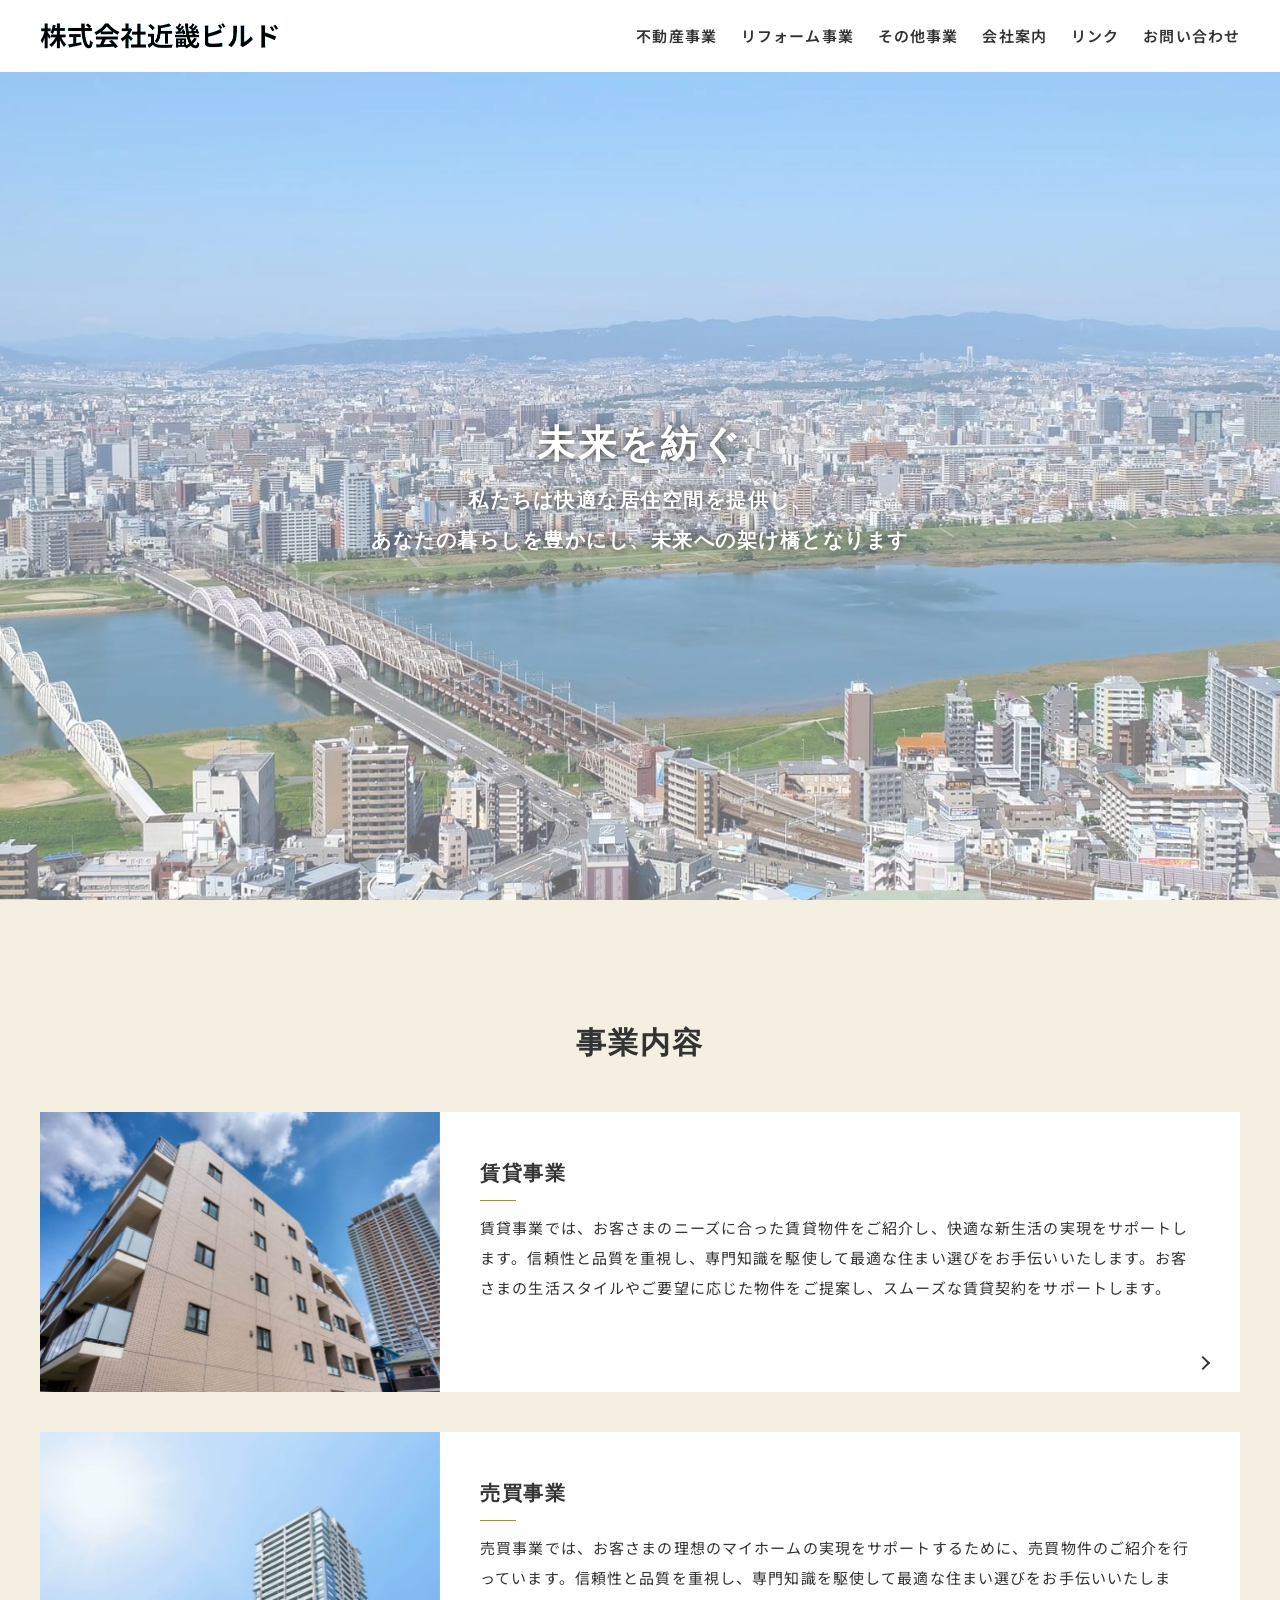
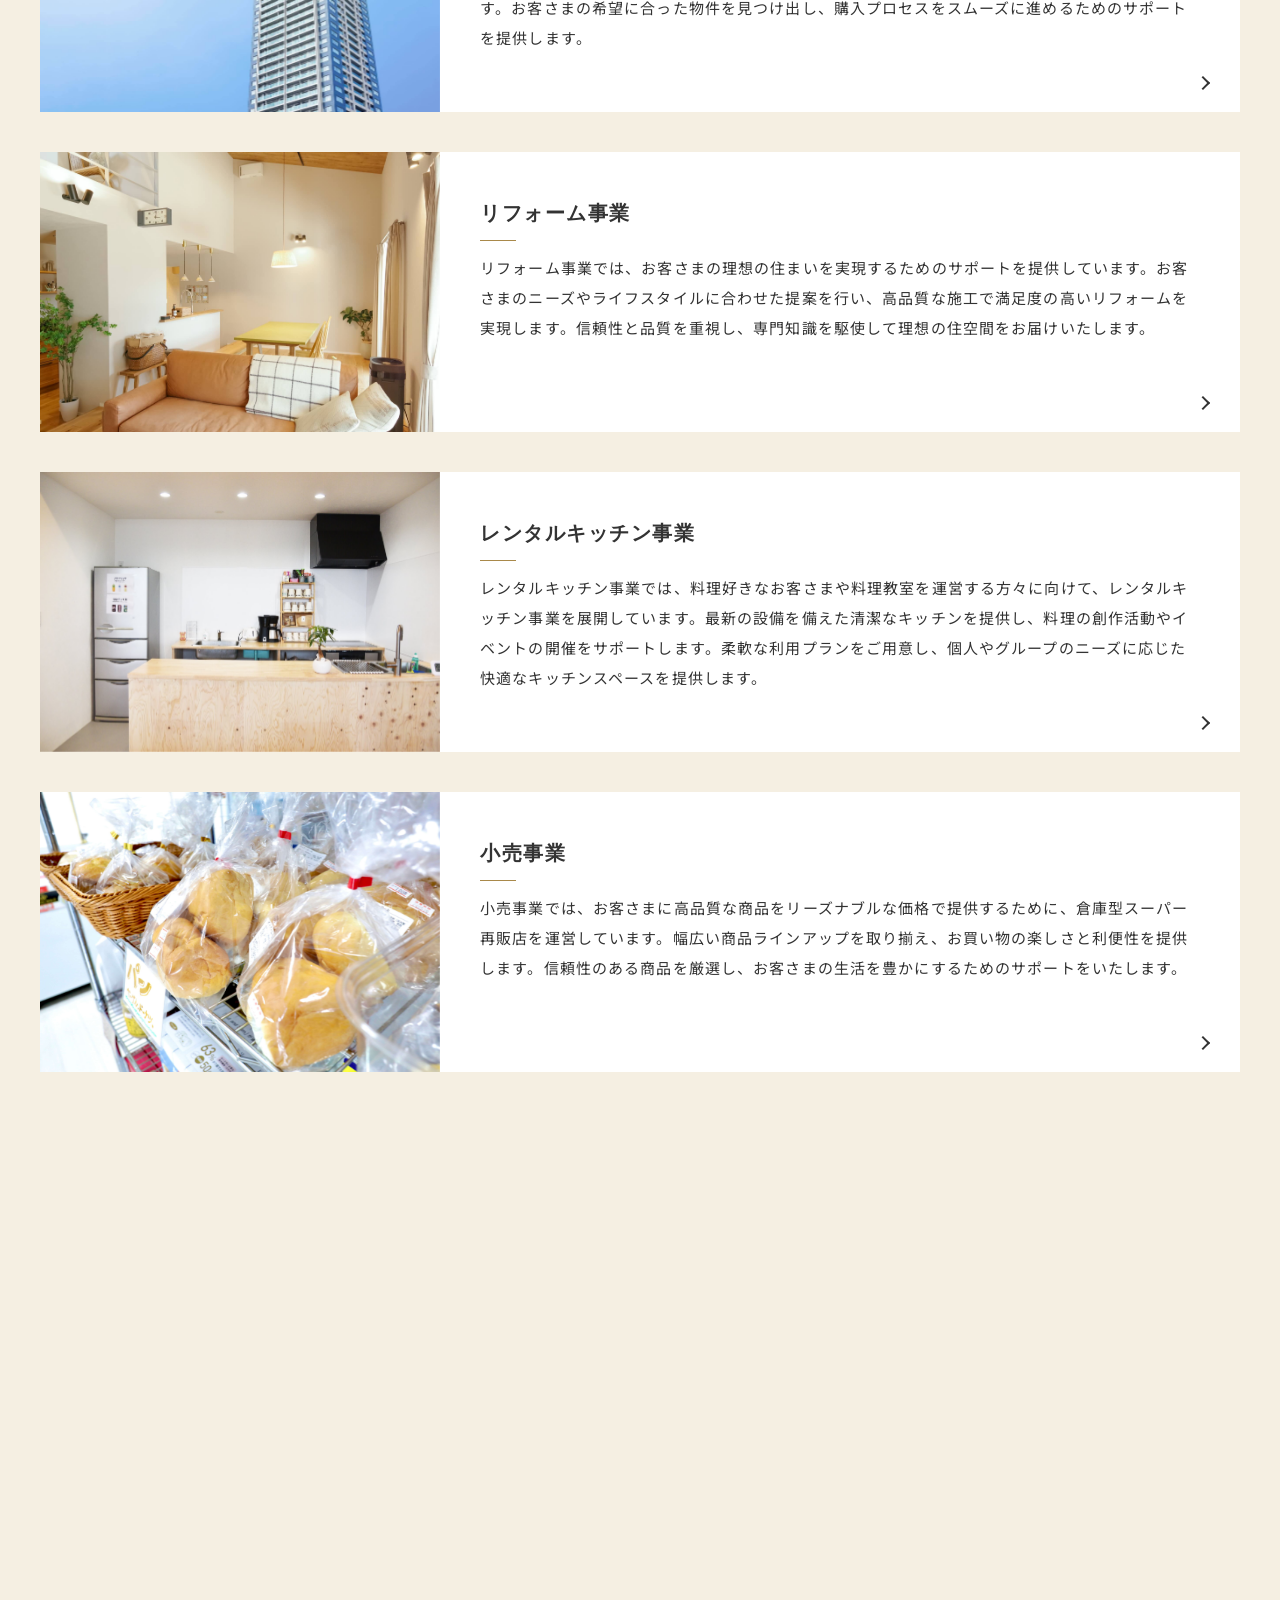
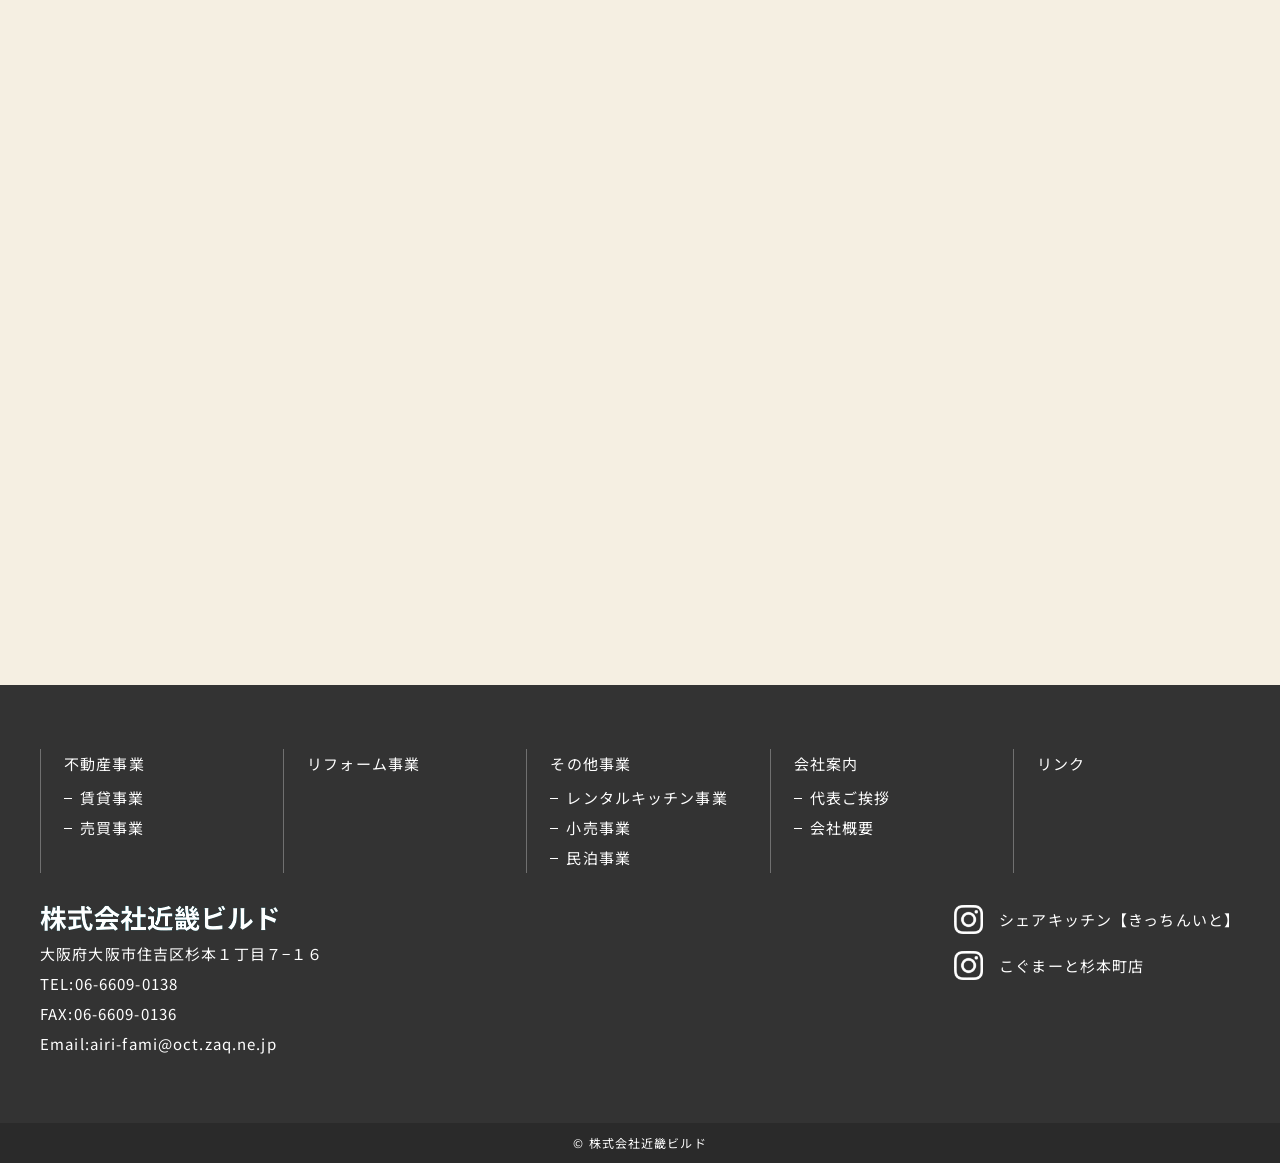
==== commit fa84e15e: "TOP：mv調整" ====
--- a/index.htm
+++ b/index.htm
@@ -262,7 +262,7 @@
       </div>
       <div class="mainVisual__inner">
         <div class="mainVisual__movie">
-          <video id="video" poster="img/index/kv.jpg" webkit-playsinline playsinline muted autoplay loop>
+          <video id="video" poster="img/index/kv.jpg" webkit-playsinline playsinline muted autoplay loop class="ofi">
             <source src="img/index/kv.mp4" type="video/mp4">
           </video>
         </div>
@@ -289,7 +289,7 @@
                     </p>
                   </div>
                   <div class="imgArea">
-                    <img src="img/index/business_pic01.jpg" alt="マンションの写真" class="ofi">
+                    <img src="img/index/business_pic01.jpg" alt="マンションの写真" class="ofi" loading="lazy">
                   </div>
                 </a>
               </li>
@@ -302,7 +302,7 @@
                     </p>
                   </div>
                   <div class="imgArea">
-                    <img src="img/index/business_pic02.jpg" alt="高層マンションの写真" class="ofi">
+                    <img src="img/index/business_pic02.jpg" alt="高層マンションの写真" class="ofi" loading="lazy">
                   </div>
                 </a>
               </li>
@@ -315,7 +315,7 @@
                     </p>
                   </div>
                   <div class="imgArea">
-                    <img src="img/index/business_pic03.jpg" alt="マンションの写真" class="ofi">
+                    <img src="img/index/business_pic03.jpg" alt="マンションの写真" class="ofi" loading="lazy">
                   </div>
                 </a>
               </li>
@@ -328,7 +328,7 @@
                     </p>
                   </div>
                   <div class="imgArea">
-                    <img src="img/index/business_pic04.jpg" alt="キッチンの写真" class="ofi">
+                    <img src="img/index/business_pic04.jpg" alt="キッチンの写真" class="ofi" loading="lazy">
                   </div>
                 </a>
               </li>
@@ -341,7 +341,7 @@
                     </p>
                   </div>
                   <div class="imgArea">
-                    <img src="img/index/business_pic05.jpg" alt="パンの写真" class="ofi">
+                    <img src="img/index/business_pic05.jpg" alt="パンの写真" class="ofi" loading="lazy">
                   </div>
                 </a>
               </li>
@@ -354,7 +354,7 @@
                     </p>
                   </div>
                   <div class="imgArea">
-                    <img src="img/index/business_pic06.jpg" alt="民泊の写真" class="ofi">
+                    <img src="img/index/business_pic06.jpg" alt="民泊の写真" class="ofi" loading="lazy">
                   </div>
                 </a>
               </li>
--- a/css/style.css
+++ b/css/style.css
@@ -1696,6 +1696,13 @@
     font-size: 1.4rem;
   }
 }
+@media (max-width: 834px) {
+  .footer__info .fax a, .footer__info .email a {
+    color: #fff;
+    text-decoration: none;
+    pointer-events: none;
+  }
+}
 .footer__sns {
   display: -webkit-box;
   display: -ms-flexbox;
@@ -2324,7 +2331,7 @@
   left: 0;
   width: 100%;
   height: 100%;
-  background: rgba(255, 255, 255, 0.1);
+  background: rgba(255, 255, 255, 0.4);
 }
 .mainVisual__movie {
   position: absolute;
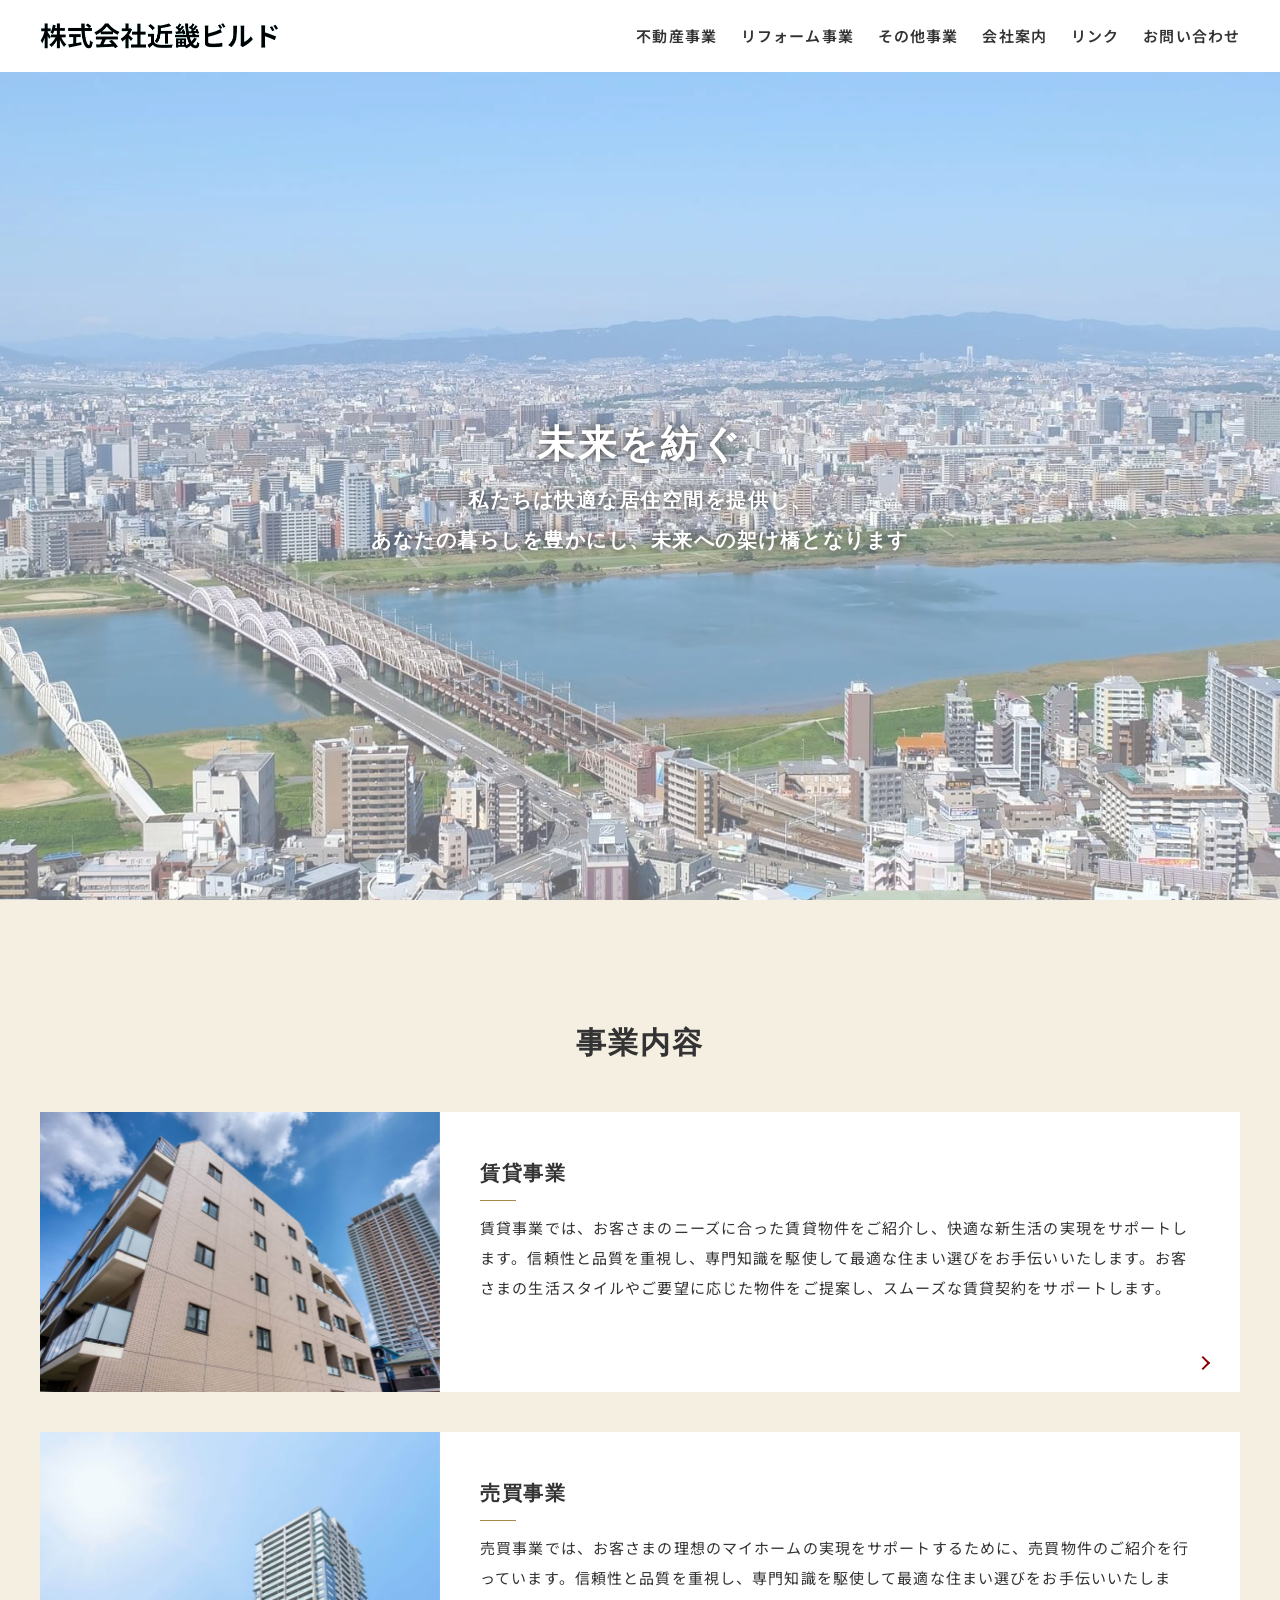
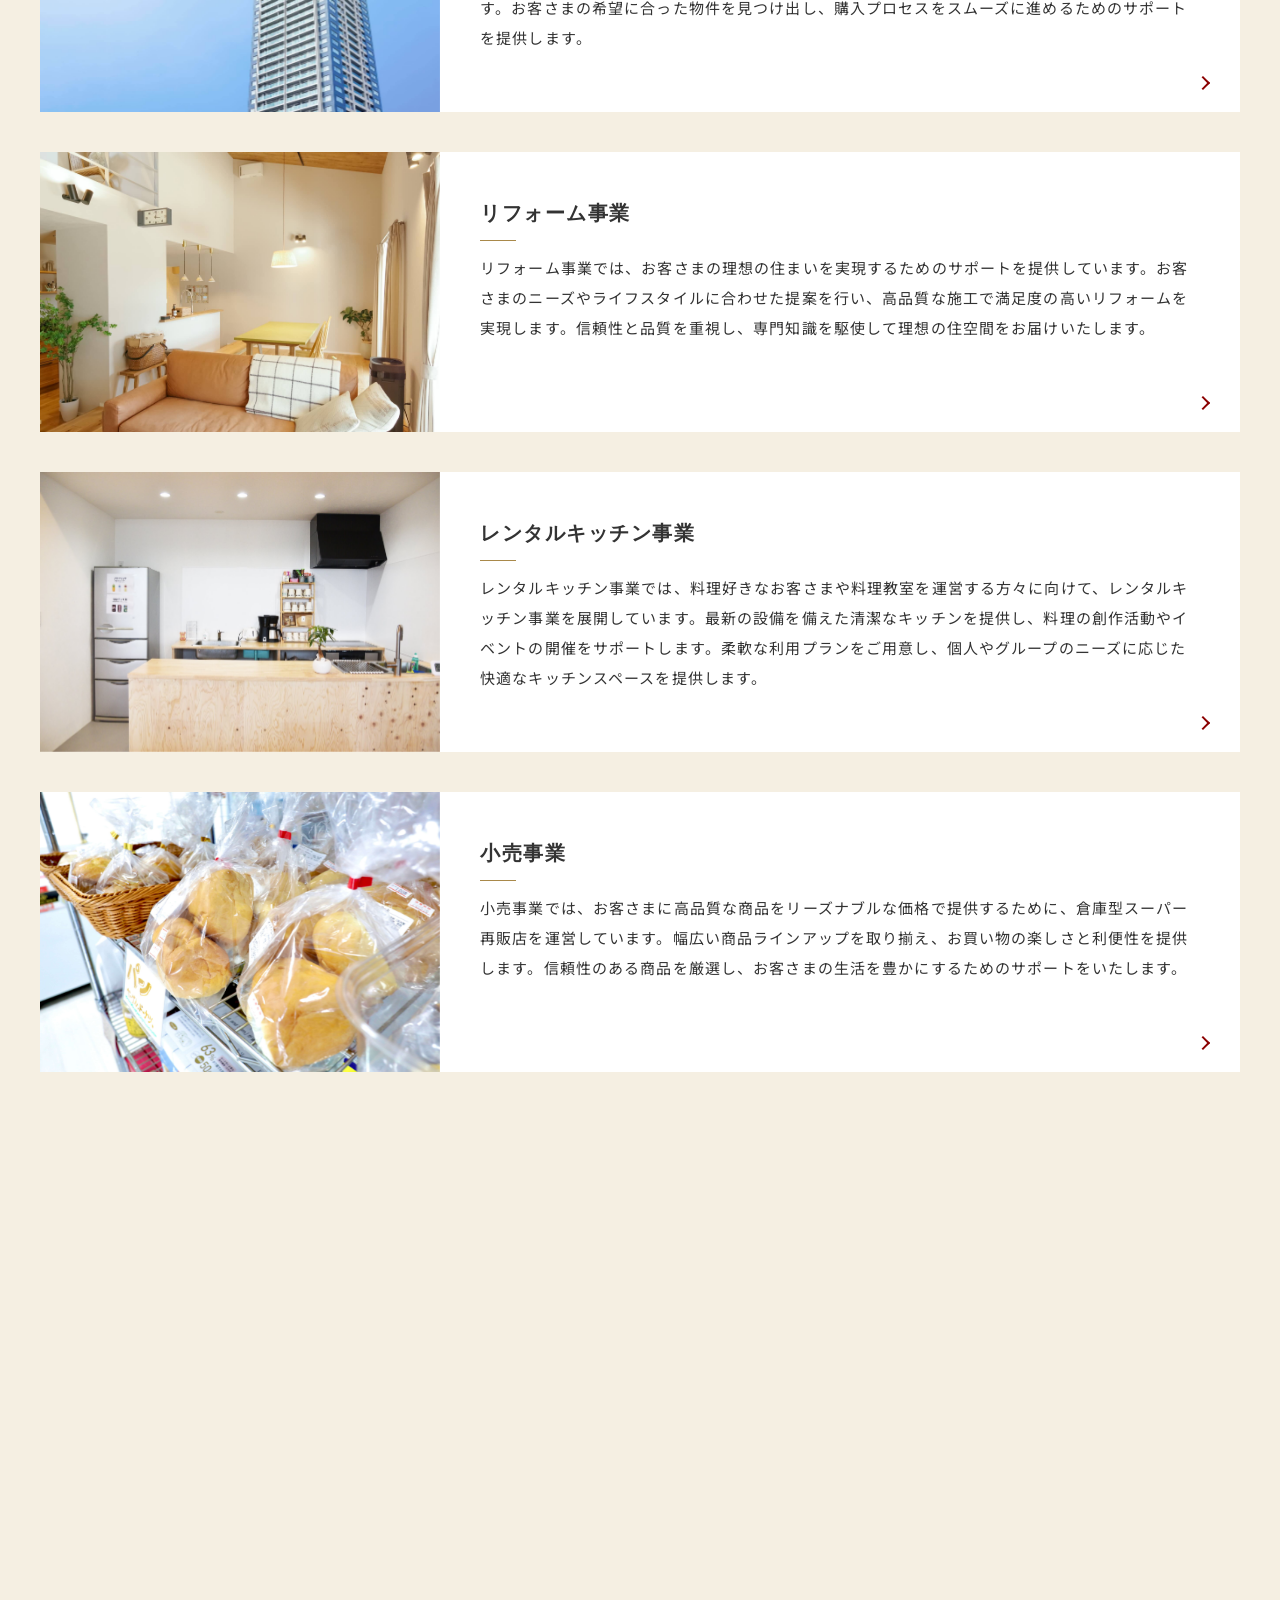
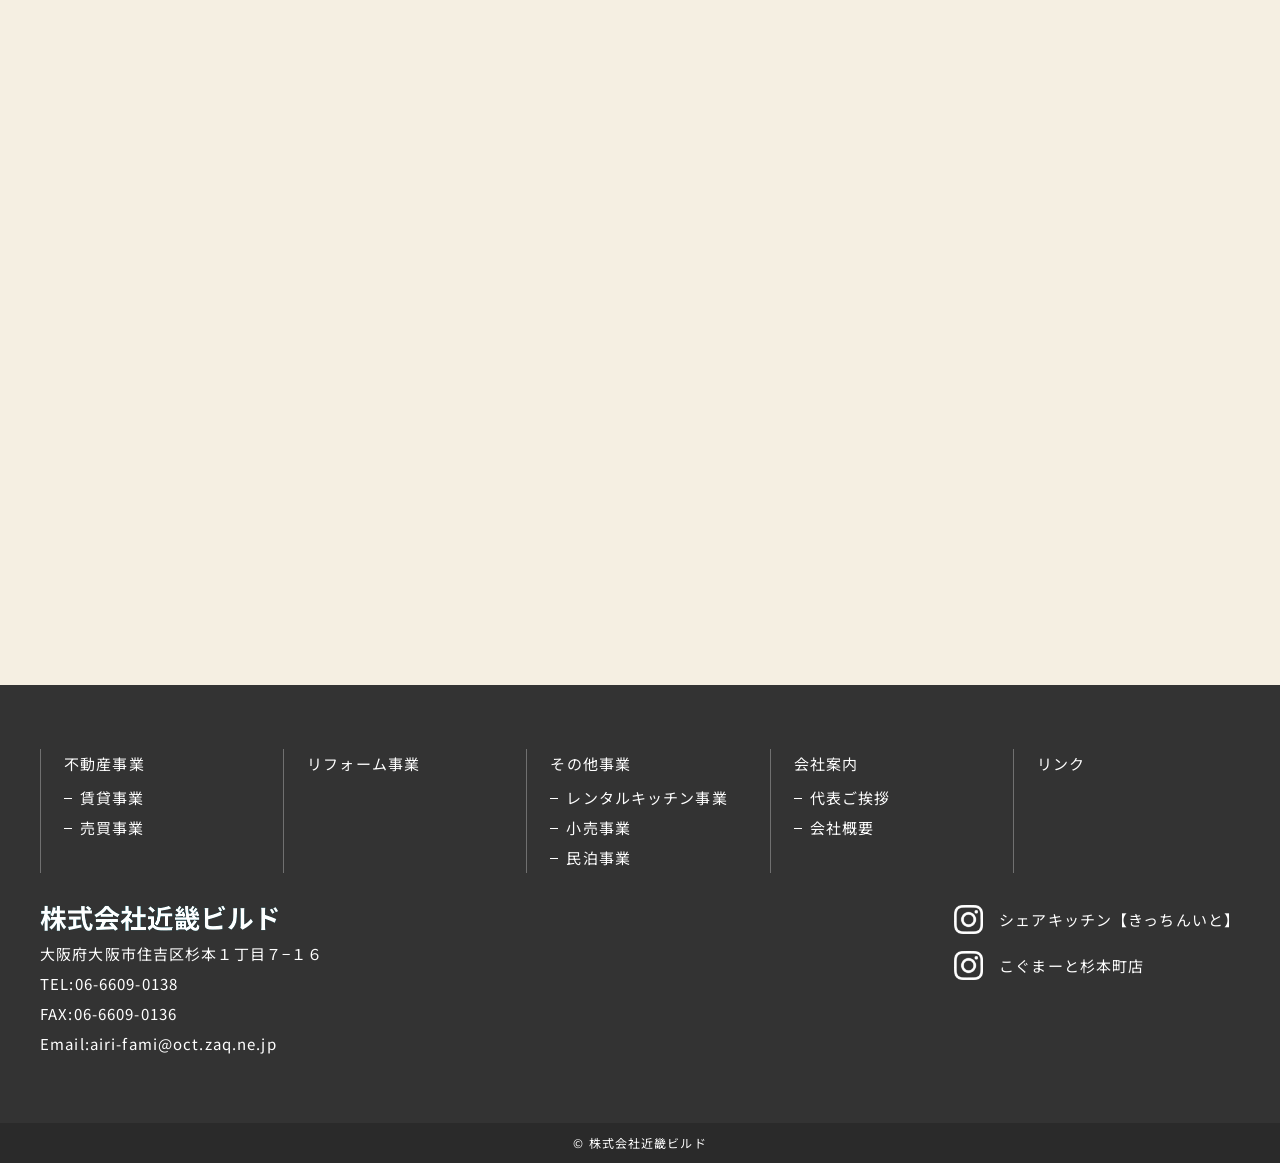
==== commit cb41b596: "お問い合わせ：追加、全体：color set追加 、ナビゲーション：お問い合わせリンク修正" ====
--- a/index.htm
+++ b/index.htm
@@ -151,7 +151,7 @@
               </a>
             </li>
             <li class="hamburger__menu__nav__list__item">
-              <a href="interview_l.htm" class="link">
+              <a href="contact.htm" class="link">
                 <span class="text">お問い合わせ</span>
               </a>
             </li>
@@ -243,7 +243,7 @@
                 </a>
               </li>
               <li class="header__nav__list__item">
-                <a href="kyujin_l.htm">
+                <a href="contact.htm">
                   <span class="text">お問い合わせ</span>
                 </a>
               </li>
@@ -262,7 +262,7 @@
       </div>
       <div class="mainVisual__inner">
         <div class="mainVisual__movie">
-          <video id="video" poster="img/index/kv.jpg" webkit-playsinline playsinline muted autoplay loop class="ofi">
+          <video id="video" poster="img/index/kv.jpg" webkit-playsinline playsinline muted autoplay loop class="ofi" loading="lazy">
             <source src="img/index/kv.mp4" type="video/mp4">
           </video>
         </div>
--- a/css/style.css
+++ b/css/style.css
@@ -2380,7 +2380,7 @@
 }
 @media (max-width: 834px) {
   .sec__business__inner {
-    padding-top: 48px;
+    padding-top: 40px;
   }
 }
 .sec__business .business__content {
@@ -2388,7 +2388,7 @@
 }
 @media (max-width: 834px) {
   .sec__business .business__content {
-    margin-top: 32px;
+    margin-top: 24px;
   }
 }
 .sec__business .business__content .list__item {
@@ -2441,8 +2441,8 @@
   position: absolute;
   bottom: 24px;
   right: 32px;
-  border-top: 2px solid #333;
-  border-right: 2px solid #333;
+  border-top: 2px solid #8B0000;
+  border-right: 2px solid #8B0000;
   border-bottom: transparent;
   border-left: transparent;
   width: 8px;
@@ -2556,8 +2556,8 @@
 }
 @media (max-width: 834px) {
   .sec__access__inner {
-    padding-top: 48px;
-    padding-bottom: 48px;
+    padding-top: 40px;
+    padding-bottom: 40px;
   }
 }
 .sec__access .access__content {
@@ -2565,7 +2565,7 @@
 }
 @media (max-width: 834px) {
   .sec__access .access__content {
-    margin-top: 32px;
+    margin-top: 24px;
   }
 }
 .sec__access .access__content .list {
@@ -2699,7 +2699,7 @@
 .lower-rental .rental__content .property__head .infoWrap .name {
   font-size: 1.8rem;
   font-weight: bold;
-  padding: 0 16px;
+  padding: 0 16px 8px;
   line-height: 1.5;
   margin-top: 16px;
 }
@@ -2862,7 +2862,7 @@
   line-height: 1;
   width: 8px;
   aspect-ratio: 1/1;
-  border: 2px solid #a9894a;
+  border: 2px solid #8B0000;
   border-left: 0;
   border-bottom: 0;
   -webkit-transform: translateY(-50%) rotate(135deg);
@@ -2947,11 +2947,11 @@
   }
 }
 .lower-rental .rental__content .property__body__content .detailInfo__table .row .head {
-  background-color: #f5efe2;
-  border: solid 1px #777;
+  border: solid 1px rgba(119, 119, 119, 0.8);
   width: 15%;
   line-height: 1.6;
   padding: 16px;
+  background-color: #f5efe2;
 }
 @media (max-width: 834px) {
   .lower-rental .rental__content .property__body__content .detailInfo__table .row .head {
@@ -2961,7 +2961,7 @@
   }
 }
 .lower-rental .rental__content .property__body__content .detailInfo__table .row .data {
-  border: solid 1px #777;
+  border: solid 1px rgba(119, 119, 119, 0.8);
   padding: 5px;
   line-height: 1.6;
   padding: 16px;
@@ -3226,7 +3226,7 @@
 .lower-selling .selling__content .property__head .infoWrap .name {
   font-size: 1.8rem;
   font-weight: bold;
-  padding: 0 16px;
+  padding: 0 16px 8px;
   line-height: 1.5;
   margin-top: 16px;
 }
@@ -3389,7 +3389,7 @@
   line-height: 1;
   width: 8px;
   aspect-ratio: 1/1;
-  border: 2px solid #a9894a;
+  border: 2px solid #8B0000;
   border-left: 0;
   border-bottom: 0;
   -webkit-transform: translateY(-50%) rotate(135deg);
@@ -3475,7 +3475,7 @@
 }
 .lower-selling .selling__content .property__body__content .detailInfo__table .row .head {
   background-color: #f5efe2;
-  border: solid 1px #777;
+  border: solid 1px rgba(119, 119, 119, 0.8);
   width: 15%;
   line-height: 1.6;
   padding: 16px;
@@ -3488,7 +3488,7 @@
   }
 }
 .lower-selling .selling__content .property__body__content .detailInfo__table .row .data {
-  border: solid 1px #777;
+  border: solid 1px rgba(119, 119, 119, 0.8);
   padding: 5px;
   line-height: 1.6;
   padding: 16px;
@@ -3997,7 +3997,7 @@
   }
 }
 .link__content .list__item {
-  border-top: 1px solid rgba(169, 137, 74, 0.4);
+  border-top: 1px solid rgba(119, 119, 119, 0.4);
 }
 .link__content .list__item:first-child {
   border-top: none;
@@ -4017,4 +4017,231 @@
   .link__content .list__item a {
     padding: 8px 0;
   }
+}
+
+/* ============================================
+// contact
+// ==========================================*/
+.lower-contact {
+  background: #f5efe2;
+}
+@media (min-width: 835px) {
+  .lower-contact .l-main {
+    min-height: 594px;
+  }
+}
+
+.contact__inner {
+  max-width: 1180px;
+  padding-top: 48px;
+  padding-bottom: 64px;
+}
+@media (max-width: 834px) {
+  .contact__inner {
+    padding-top: 24px;
+    padding-bottom: 32px;
+  }
+}
+.contact__content .form-wrap {
+  margin: 0 16px;
+}
+@media (max-width: 834px) {
+  .contact__content .form-wrap {
+    margin: 0;
+  }
+}
+.contact__content .form-wrap .text {
+  margin-top: 8px;
+}
+@media (max-width: 834px) {
+  .contact__content .form-wrap .text {
+    margin-top: 4px;
+  }
+}
+.contact__content .form-ttl {
+  border-bottom: 2px solid #f5efe2;
+  color: #a9894a;
+  font-size: 2rem;
+  padding-bottom: 4px;
+}
+.contact__content .form-ttl + p {
+  margin-top: 16px;
+}
+.contact__content .form-information {
+  border-bottom: 2px solid #aaa;
+  color: #888;
+  font-weight: bold;
+  font-size: 1.8rem;
+  padding-bottom: 5px;
+}
+.contact__content .form {
+  margin: 0 auto;
+}
+@media (max-width: 834px) {
+  .contact__content .form .title {
+    margin-top: 16px;
+  }
+}
+.contact__content .form-item {
+  -webkit-box-align: center;
+      -ms-flex-align: center;
+          align-items: center;
+  display: -webkit-box;
+  display: -ms-flexbox;
+  display: flex;
+  padding-top: 24px;
+  padding-bottom: 24px;
+  width: 100%;
+}
+@media (max-width: 834px) {
+  .contact__content .form-item {
+    padding-top: 8px;
+    padding-bottom: 8px;
+  }
+}
+.contact__content .form-item-label {
+  max-width: 200px;
+  letter-spacing: 0.05em;
+  width: 100%;
+  font-weight: 700;
+  line-height: 1.6;
+}
+.contact__content .is-msg {
+  margin-top: 8px;
+  margin-bottom: auto;
+}
+@media (max-width: 834px) {
+  .contact__content .is-msg {
+    margin-top: 0;
+  }
+}
+.contact__content .form-item-label-required, .contact__content .form-item-label-any {
+  color: #fff;
+  display: inline-block;
+  font-size: 1.2rem;
+  margin-right: 16px;
+  text-align: center;
+  width: 100%;
+  max-width: 40px;
+  border-radius: 3px;
+}
+@media (max-width: 834px) {
+  .contact__content .form-item-label-required, .contact__content .form-item-label-any {
+    font-size: 1rem;
+    margin-right: 8px;
+    max-width: 32px;
+    margin-top: 8px;
+  }
+}
+.contact__content .form-item-label-required {
+  background: #ac4c4c;
+}
+.contact__content .form-item-label-any {
+  background: #696969;
+}
+.contact__content .form-item-input {
+  background-color: #eaedf2;
+  border: 1px solid #888;
+  max-width: 400px;
+  padding-left: 1rem;
+  width: 100%;
+}
+.contact__content .form-item-textarea {
+  background-color: #eaedf2;
+  border: 1px solid #888;
+  -webkit-box-flex: 1;
+      -ms-flex: 1;
+          flex: 1;
+  height: 120px;
+  padding-left: 1rem;
+  width: 100%;
+}
+@media (max-width: 834px) {
+  .contact__content .form-item-textarea {
+    margin-top: 8px;
+  }
+}
+.contact__content .form-btn {
+  background-color: #ac4c4c;
+  color: #fff;
+  border: 1px solid #ac4c4c;
+  cursor: pointer;
+  display: block;
+  letter-spacing: 0.05em;
+  margin-top: 32px;
+  margin-left: auto;
+  margin-right: auto;
+  padding-top: 8px;
+  padding-bottom: 10px;
+  -webkit-transition: all 0.3s;
+  transition: all 0.3s;
+  width: 280px;
+}
+@media (hover:hover) {
+  .contact__content .form-btn:hover {
+    background-color: #fff;
+    color: #ac4c4c;
+  }
+}
+.contact__content .checkbox-input {
+  -webkit-box-align: center;
+      -ms-flex-align: center;
+          align-items: center;
+  display: -webkit-box;
+  display: -ms-flexbox;
+  display: flex;
+  cursor: pointer;
+  margin-right: 8px;
+}
+@media (hover:hover) {
+  .contact__content .checkbox-input:hover {
+    background-color: rgba(0, 0, 0, 0.05);
+  }
+}
+.contact__content .checkbox-input-input {
+  margin: 0;
+  opacity: 0;
+  width: 0;
+}
+.contact__content .checkbox-input-input:checked + .checkbox-input-dummy {
+  background-color: #ac4c4c;
+}
+.contact__content .checkbox-input-input:checked + .checkbox-input-dummy::before {
+  background: #ffffff;
+  content: "";
+  height: 2px;
+  left: 8px;
+  position: absolute;
+  -webkit-transform: translate(-6px, 5px) rotateZ(-135deg);
+          transform: translate(-6px, 5px) rotateZ(-135deg);
+  top: 4px;
+  width: 6px;
+}
+.contact__content .checkbox-input-input:checked + .checkbox-input-dummy::after {
+  background-color: #ffffff;
+  content: "";
+  display: block;
+  height: 2px;
+  left: 11px;
+  position: absolute;
+  top: 2px;
+  -webkit-transform: translate(-6px, 5px) rotateZ(-45deg);
+          transform: translate(-6px, 5px) rotateZ(-45deg);
+  width: 10px;
+}
+.contact__content .checkbox-input-dummy {
+  background-color: rgba(0, 0, 0, 0.15);
+  height: 16px;
+  position: relative;
+  -webkit-transition: all 0.15s linear;
+  transition: all 0.15s linear;
+  width: 16px;
+}
+.contact__content .checkbox-input-txt {
+  margin-left: 8px;
+}
+@media (max-width: 834px) {
+  .contact__content .form-item {
+    display: block;
+  }
 }/*# sourceMappingURL=style.css.map */
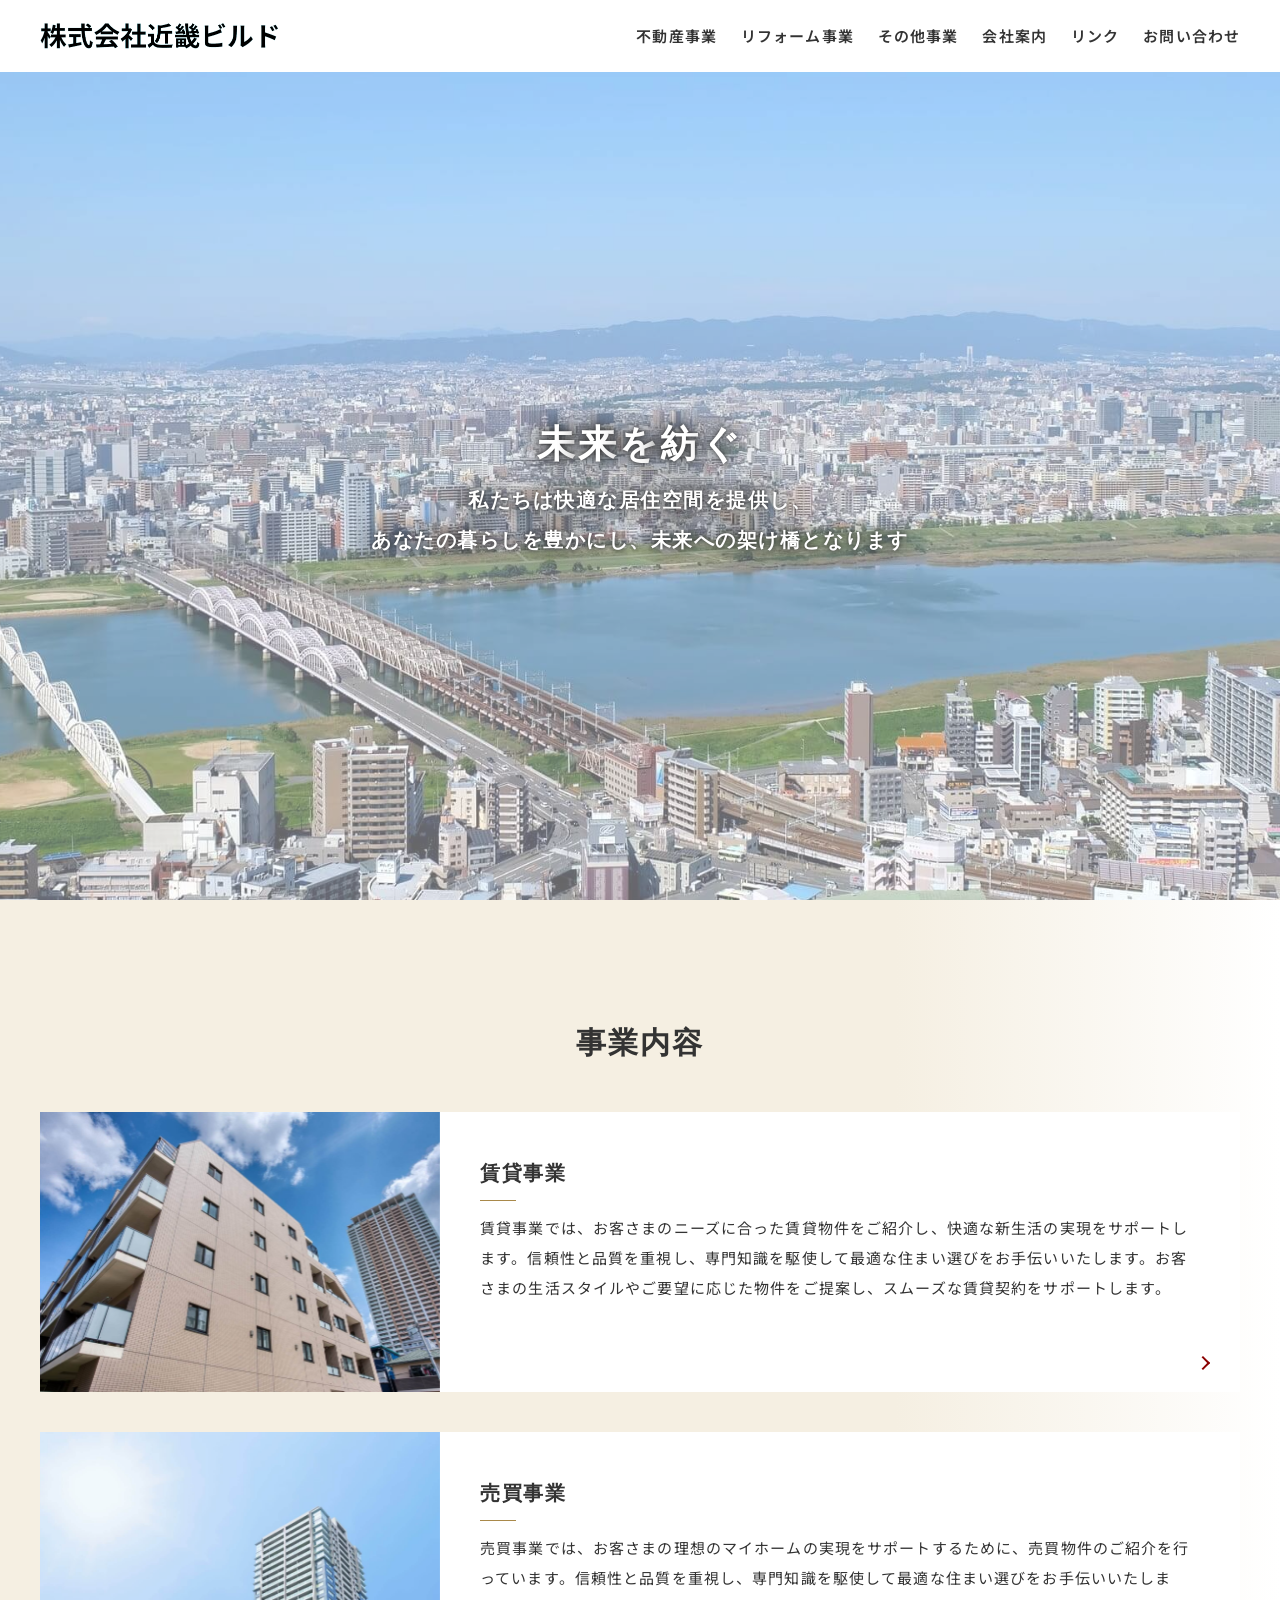
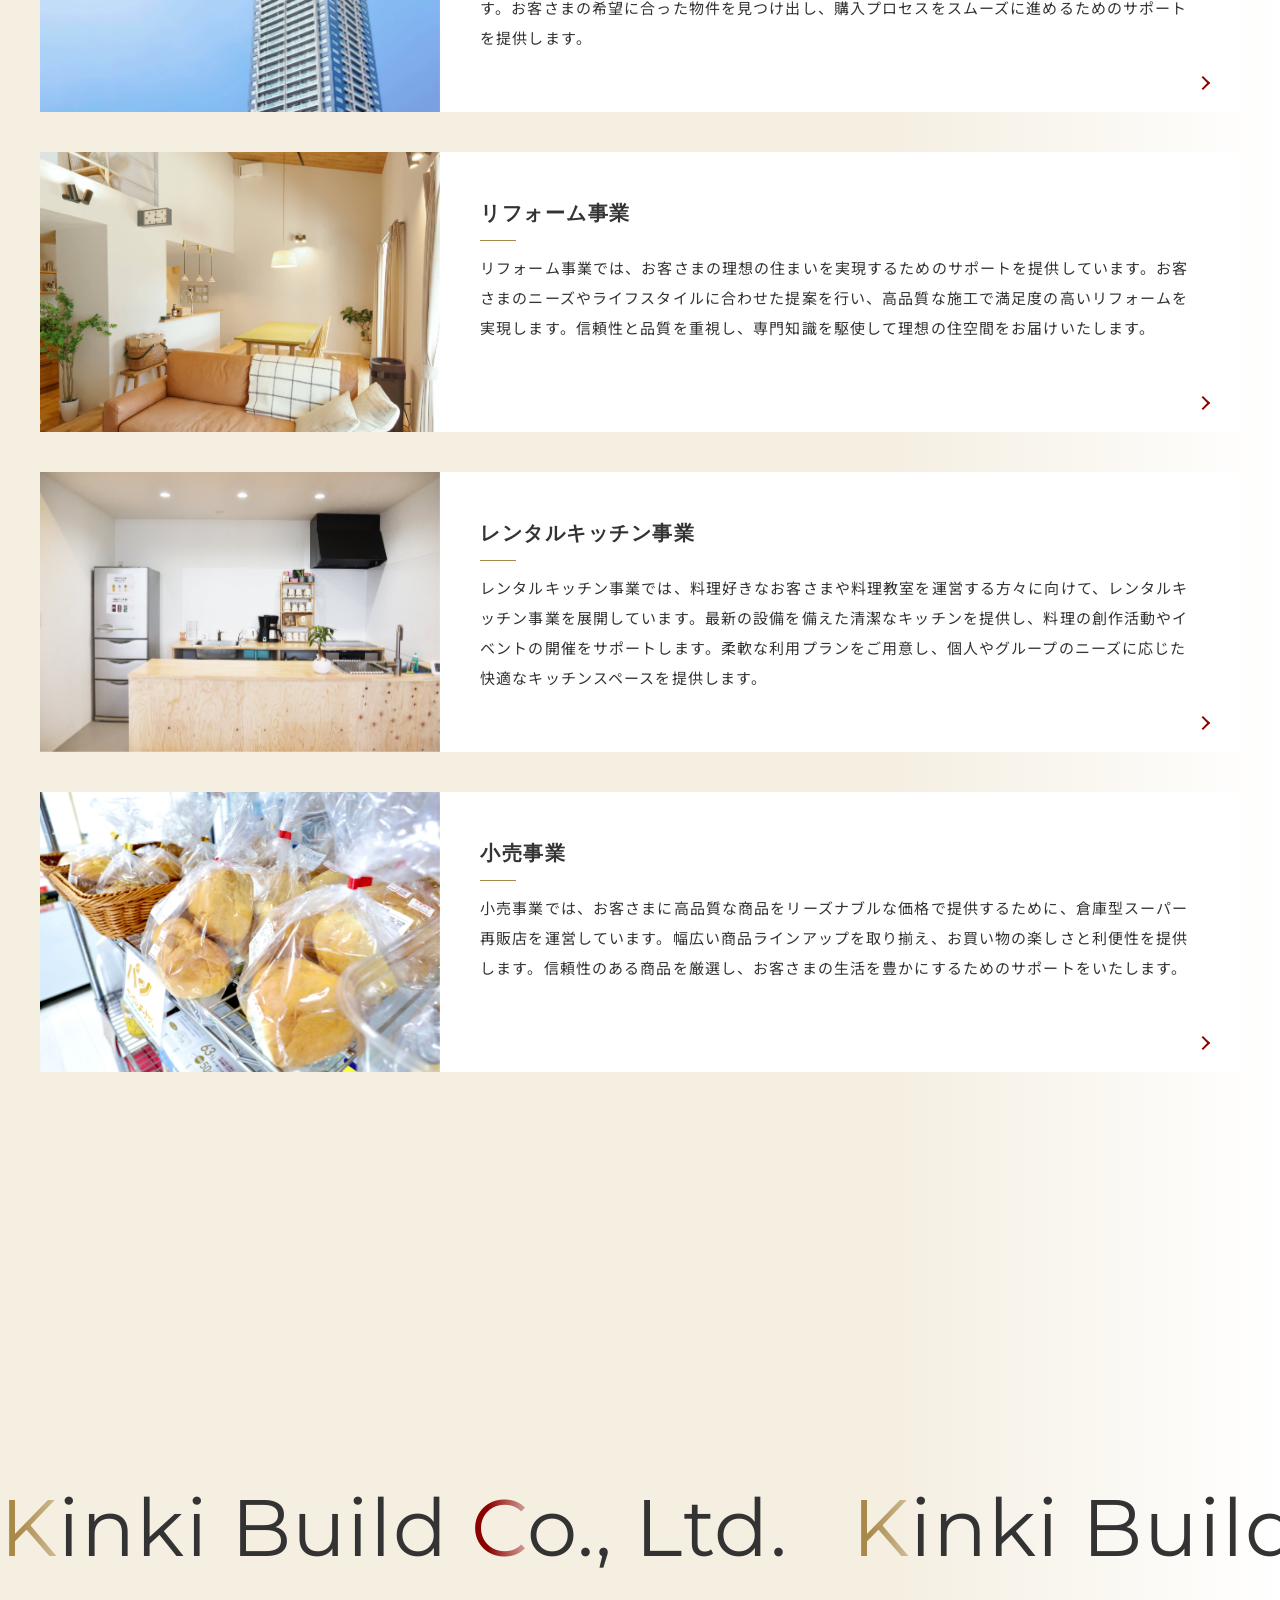
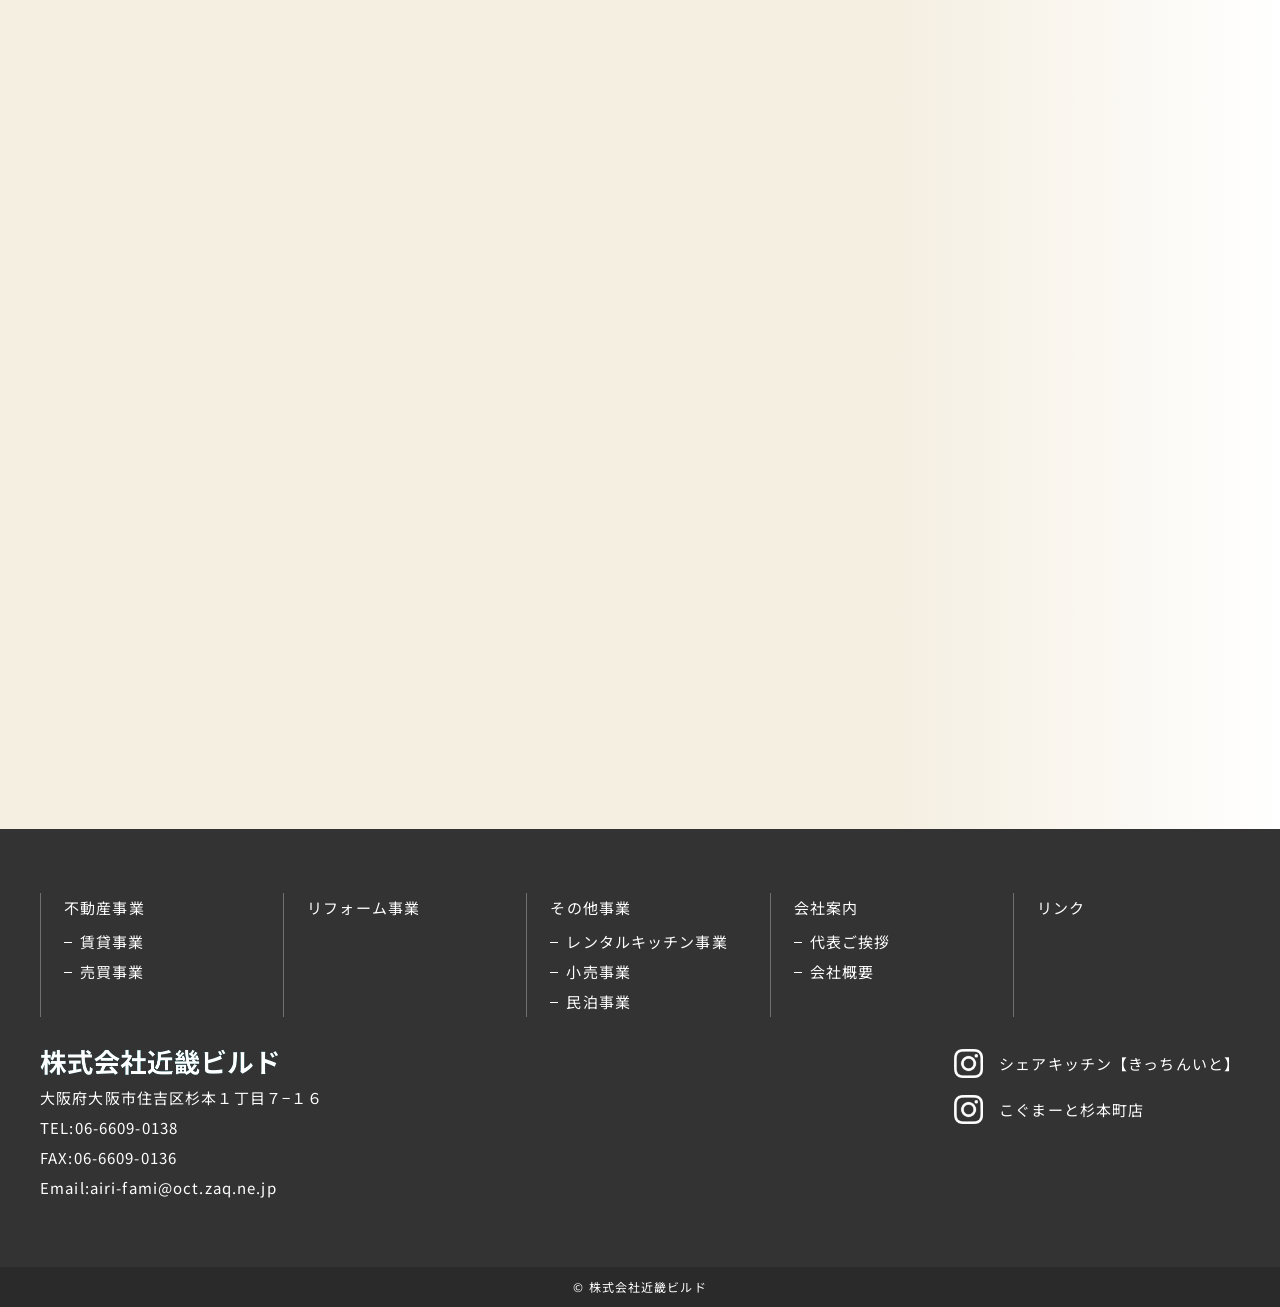
==== commit 0f515f71: "全体：背景カラーグラデーションに変更、TOP：ティッカー追加、MVコピー見やすく調整" ====
--- a/index.htm
+++ b/index.htm
@@ -60,8 +60,8 @@
 </head>
 
 <body class="front-page">
-   <!-- ローディング（TOPのみ） -->
-   <div id="loading">
+  <!-- ローディング（TOPのみ） -->
+  <div id="loading">
     <!-- <div class="circle-spin"></div> -->
     <div class="logo">
       <img src="img/common/logo.png" alt="近畿ビルド株式会社">
@@ -85,21 +85,21 @@
           </div>
           <ul class="hamburger__menu__nav__list">
             <li class="hamburger__menu__nav__list__item accordion-item">
-                <span class="text noLink accordion-header">不動産事業</span>
-                <div class="pullDown accordion-content">
-                  <ul class="pullDown__list">
-                    <li class="pullDown__list__item">
-                      <a href="rental.htm">
-                        <span class="text">賃貸事業</span>
-                      </a>
-                    </li>
-                    <li class="pullDown__list__item">
-                      <a href="selling.htm">
-                        <span class="text">売買事業</span>
-                      </a>
-                    </li>
-                  </ul>
-                </div>
+              <span class="text noLink accordion-header">不動産事業</span>
+              <div class="pullDown accordion-content">
+                <ul class="pullDown__list">
+                  <li class="pullDown__list__item">
+                    <a href="rental.htm">
+                      <span class="text">賃貸事業</span>
+                    </a>
+                  </li>
+                  <li class="pullDown__list__item">
+                    <a href="selling.htm">
+                      <span class="text">売買事業</span>
+                    </a>
+                  </li>
+                </ul>
+              </div>
             </li>
             <li class="hamburger__menu__nav__list__item">
               <a href="reform.htm" class="link">
@@ -107,43 +107,43 @@
               </a>
             </li>
             <li class="hamburger__menu__nav__list__item accordion-item">
-                <span class="text noLink accordion-header">その他事業</span>
-                <div class="pullDown accordion-content">
-                  <ul class="pullDown__list">
-                    <li class="pullDown__list__item">
-                      <a href="kitchen.htm">
-                        <span class="text">レンタルキッチン事業</span>
-                      </a>
-                    </li>
-                    <li class="pullDown__list__item">
-                      <a href="retail.htm">
-                        <span class="text">小売事業</span>
-                      </a>
-                    </li>
-                    <li class="pullDown__list__item">
-                      <a href="lodging.htm">
-                        <span class="text">民泊事業</span>
-                      </a>
-                    </li>
-                  </ul>
-                </div>
+              <span class="text noLink accordion-header">その他事業</span>
+              <div class="pullDown accordion-content">
+                <ul class="pullDown__list">
+                  <li class="pullDown__list__item">
+                    <a href="kitchen.htm">
+                      <span class="text">レンタルキッチン事業</span>
+                    </a>
+                  </li>
+                  <li class="pullDown__list__item">
+                    <a href="retail.htm">
+                      <span class="text">小売事業</span>
+                    </a>
+                  </li>
+                  <li class="pullDown__list__item">
+                    <a href="lodging.htm">
+                      <span class="text">民泊事業</span>
+                    </a>
+                  </li>
+                </ul>
+              </div>
             </li>
             <li class="hamburger__menu__nav__list__item accordion-item">
-                <span class="text noLink accordion-header">会社案内</span>
-                <div class="pullDown accordion-content">
-                  <ul class="pullDown__list">
-                    <li class="pullDown__list__item">
-                      <a href="message.htm">
-                        <span class="text">代表ご挨拶</span>
-                      </a>
-                    </li>
-                    <li class="pullDown__list__item">
-                      <a href="company.htm">
-                        <span class="text">会社概要</span>
-                      </a>
-                    </li>
-                  </ul>
-                </div>
+              <span class="text noLink accordion-header">会社案内</span>
+              <div class="pullDown accordion-content">
+                <ul class="pullDown__list">
+                  <li class="pullDown__list__item">
+                    <a href="message.htm">
+                      <span class="text">代表ご挨拶</span>
+                    </a>
+                  </li>
+                  <li class="pullDown__list__item">
+                    <a href="company.htm">
+                      <span class="text">会社概要</span>
+                    </a>
+                  </li>
+                </ul>
+              </div>
             </li>
             <li class="hamburger__menu__nav__list__item">
               <a href="link.htm" class="link">
@@ -262,7 +262,8 @@
       </div>
       <div class="mainVisual__inner">
         <div class="mainVisual__movie">
-          <video id="video" poster="img/index/kv.jpg" webkit-playsinline playsinline muted autoplay loop class="ofi" loading="lazy">
+          <video id="video" poster="img/index/kv.jpg" webkit-playsinline playsinline muted autoplay loop class="ofi"
+            loading="lazy">
             <source src="img/index/kv.mp4" type="video/mp4">
           </video>
         </div>
@@ -362,6 +363,16 @@
           </div>
         </div>
       </section>
+
+      <!-- ティッカースライド -->
+      <div class="ticker">
+        <div class="ticker__inner">
+          <div class="ticker__text">
+            <span class="text"><span class="initial--first">K</span>inki&nbsp;Build&nbsp;<span
+                class="initial--second">C</span>o.,&nbsp;Ltd.</span>
+          </div>
+        </div>
+      </div>
 
       <!-- アクセス -->
       <section class="sec__access">
@@ -475,6 +486,7 @@
   <script src="js/script.js"></script>
   <!-- 固有スクリプト -->
   <script src="js/vendor/progressbar.min.js"></script>
+  <script src="js/vendor/infiniteslidev2.min.js"></script>
   <script src="js/index.js"></script>
 </body>
 
--- a/css/style.css
+++ b/css/style.css
@@ -426,10 +426,10 @@
           transition-delay: 1s;
 }
 .once.js-loaded #loading .logo img {
-  -webkit-transform: translateY(0);
-          transform: translateY(0);
-  -webkit-animation: fadeUp-30 0.3s cubic-bezier(0.92, 0.03, 0.35, 0.94) 1s forwards;
-          animation: fadeUp-30 0.3s cubic-bezier(0.92, 0.03, 0.35, 0.94) 1s forwards;
+  -webkit-transform: translateY(-30px);
+          transform: translateY(-30px);
+  -webkit-transition-delay: 0.3s;
+          transition-delay: 0.3s;
 }
 
 @-webkit-keyframes fadeUp-30 {
@@ -2165,7 +2165,7 @@
 }
 .mainVisual__copy .mainCopy,
 .mainVisual__copy .subCopy {
-  text-shadow: 0 0 8px #333;
+  text-shadow: 0 0 24px #333, 0 0 24px #333, 0 0 4px #333;
   color: #fff;
 }
 .mainVisual__copy .mainCopy {
@@ -2373,14 +2373,17 @@
   business
 --------------------*/
 .sec__business {
-  background: #f5efe2;
+  background: -webkit-gradient(linear, left top, right top, color-stop(70%, rgb(245, 239, 226)), to(rgb(255, 255, 255)));
+  background: linear-gradient(90deg, rgb(245, 239, 226) 70%, rgb(255, 255, 255) 100%);
 }
 .sec__business__inner {
   padding-top: 96px;
+  padding-bottom: 96px;
 }
 @media (max-width: 834px) {
   .sec__business__inner {
     padding-top: 40px;
+    padding-bottom: 40px;
   }
 }
 .sec__business .business__content {
@@ -2545,18 +2548,53 @@
 }
 
 /*--------------------
+  ticker
+--------------------*/
+.ticker {
+  background: -webkit-gradient(linear, left top, right top, color-stop(70%, rgb(245, 239, 226)), to(rgb(255, 255, 255)));
+  background: linear-gradient(90deg, rgb(245, 239, 226) 70%, rgb(255, 255, 255) 100%);
+}
+.ticker__text .text {
+  font-family: "Montserrat", sans-serif;
+  font-size: 8rem;
+  margin-right: 64px;
+  line-height: 1;
+}
+@media (max-width: 834px) {
+  .ticker__text .text {
+    font-size: 3.6rem;
+    margin-right: 24px;
+  }
+}
+.ticker__text .text .initial--first {
+  color: #a9894a;
+  background: -webkit-gradient(linear, left top, right top, color-stop(30%, #a9894a), to(rgba(169, 137, 74, 0.5)));
+  background: linear-gradient(90deg, #a9894a 30%, rgba(169, 137, 74, 0.5) 100%);
+  -webkit-background-clip: text;
+  -webkit-text-fill-color: transparent;
+}
+.ticker__text .text .initial--second {
+  color: #8B0000;
+  background: -webkit-gradient(linear, left top, right top, color-stop(30%, darkred), to(rgba(139, 0, 0, 0.3)));
+  background: linear-gradient(90deg, darkred 30%, rgba(139, 0, 0, 0.3) 100%);
+  -webkit-background-clip: text;
+  -webkit-text-fill-color: transparent;
+}
+
+/*--------------------
   access
 --------------------*/
 .sec__access {
-  background: #f5efe2;
+  background: -webkit-gradient(linear, left top, right top, color-stop(70%, rgb(245, 239, 226)), to(rgb(255, 255, 255)));
+  background: linear-gradient(90deg, rgb(245, 239, 226) 70%, rgb(255, 255, 255) 100%);
 }
 .sec__access__inner {
-  padding-top: 96px;
+  padding-top: 64px;
   padding-bottom: 80px;
 }
 @media (max-width: 834px) {
   .sec__access__inner {
-    padding-top: 40px;
+    padding-top: 24px;
     padding-bottom: 40px;
   }
 }
@@ -2620,7 +2658,8 @@
 // rental
 // ==========================================*/
 .lower-rental {
-  background: #f5efe2;
+  background: -webkit-gradient(linear, left top, right top, color-stop(70%, rgb(245, 239, 226)), to(rgb(255, 255, 255)));
+  background: linear-gradient(90deg, rgb(245, 239, 226) 70%, rgb(255, 255, 255) 100%);
 }
 @media (min-width: 835px) {
   .lower-rental .l-main {
@@ -3147,7 +3186,8 @@
 // selling
 // ==========================================*/
 .lower-selling {
-  background: #f5efe2;
+  background: -webkit-gradient(linear, left top, right top, color-stop(70%, rgb(245, 239, 226)), to(rgb(255, 255, 255)));
+  background: linear-gradient(90deg, rgb(245, 239, 226) 70%, rgb(255, 255, 255) 100%);
 }
 @media (min-width: 835px) {
   .lower-selling .l-main {
@@ -3674,7 +3714,8 @@
 // reform
 // ==========================================*/
 .lower-reform {
-  background: #f5efe2;
+  background: -webkit-gradient(linear, left top, right top, color-stop(70%, rgb(245, 239, 226)), to(rgb(255, 255, 255)));
+  background: linear-gradient(90deg, rgb(245, 239, 226) 70%, rgb(255, 255, 255) 100%);
 }
 @media (min-width: 835px) {
   .lower-reform .l-main {
@@ -3720,7 +3761,8 @@
 // kitchen
 // ==========================================*/
 .lower-kitchen {
-  background: #f5efe2;
+  background: -webkit-gradient(linear, left top, right top, color-stop(70%, rgb(245, 239, 226)), to(rgb(255, 255, 255)));
+  background: linear-gradient(90deg, rgb(245, 239, 226) 70%, rgb(255, 255, 255) 100%);
 }
 @media (min-width: 835px) {
   .lower-kitchen .l-main {
@@ -3766,7 +3808,8 @@
 // retail
 // ==========================================*/
 .lower-retail {
-  background: #f5efe2;
+  background: -webkit-gradient(linear, left top, right top, color-stop(70%, rgb(245, 239, 226)), to(rgb(255, 255, 255)));
+  background: linear-gradient(90deg, rgb(245, 239, 226) 70%, rgb(255, 255, 255) 100%);
 }
 @media (min-width: 835px) {
   .lower-retail .l-main {
@@ -3812,7 +3855,8 @@
 // lodging
 // ==========================================*/
 .lower-lodging {
-  background: #f5efe2;
+  background: -webkit-gradient(linear, left top, right top, color-stop(70%, rgb(245, 239, 226)), to(rgb(255, 255, 255)));
+  background: linear-gradient(90deg, rgb(245, 239, 226) 70%, rgb(255, 255, 255) 100%);
 }
 @media (min-width: 835px) {
   .lower-lodging .l-main {
@@ -3858,7 +3902,8 @@
 // company
 // ==========================================*/
 .lower-company {
-  background: #f5efe2;
+  background: -webkit-gradient(linear, left top, right top, color-stop(70%, rgb(245, 239, 226)), to(rgb(255, 255, 255)));
+  background: linear-gradient(90deg, rgb(245, 239, 226) 70%, rgb(255, 255, 255) 100%);
 }
 @media (min-width: 835px) {
   .lower-company .l-main {
@@ -3919,7 +3964,8 @@
 // message
 // ==========================================*/
 .lower-message {
-  background: #f5efe2;
+  background: -webkit-gradient(linear, left top, right top, color-stop(70%, rgb(245, 239, 226)), to(rgb(255, 255, 255)));
+  background: linear-gradient(90deg, rgb(245, 239, 226) 70%, rgb(255, 255, 255) 100%);
 }
 @media (min-width: 835px) {
   .lower-message .l-main {
@@ -3945,6 +3991,7 @@
   margin-top: 16px;
   line-height: 2.6;
   font-family: "游明朝", "Yu Mincho", "游明朝体", "YuMincho", "ヒラギノ明朝 Pro W3", "Hiragino Mincho Pro", "HiraMinProN-W3", "HGS明朝E", "ＭＳ Ｐ明朝", "MS PMincho", serif;
+  color: #000;
 }
 .message__content .message__body .name {
   font-size: 1.8rem;
@@ -3965,7 +4012,8 @@
 // link
 // ==========================================*/
 .lower-link {
-  background: #f5efe2;
+  background: -webkit-gradient(linear, left top, right top, color-stop(70%, rgb(245, 239, 226)), to(rgb(255, 255, 255)));
+  background: linear-gradient(90deg, rgb(245, 239, 226) 70%, rgb(255, 255, 255) 100%);
 }
 @media (min-width: 835px) {
   .lower-link .l-main {
@@ -4023,7 +4071,8 @@
 // contact
 // ==========================================*/
 .lower-contact {
-  background: #f5efe2;
+  background: -webkit-gradient(linear, left top, right top, color-stop(70%, rgb(245, 239, 226)), to(rgb(255, 255, 255)));
+  background: linear-gradient(90deg, rgb(245, 239, 226) 70%, rgb(255, 255, 255) 100%);
 }
 @media (min-width: 835px) {
   .lower-contact .l-main {
@@ -4140,14 +4189,14 @@
   background: #696969;
 }
 .contact__content .form-item-input {
-  background-color: #eaedf2;
+  background-color: #fff;
   border: 1px solid #888;
   max-width: 400px;
   padding-left: 1rem;
   width: 100%;
 }
 .contact__content .form-item-textarea {
-  background-color: #eaedf2;
+  background-color: #fff;
   border: 1px solid #888;
   -webkit-box-flex: 1;
       -ms-flex: 1;
@@ -4175,7 +4224,13 @@
   padding-bottom: 10px;
   -webkit-transition: all 0.3s;
   transition: all 0.3s;
-  width: 280px;
+  width: 100%;
+  max-width: 280px;
+}
+@media (max-width: 834px) {
+  .contact__content .form-btn {
+    max-width: 200px;
+  }
 }
 @media (hover:hover) {
   .contact__content .form-btn:hover {
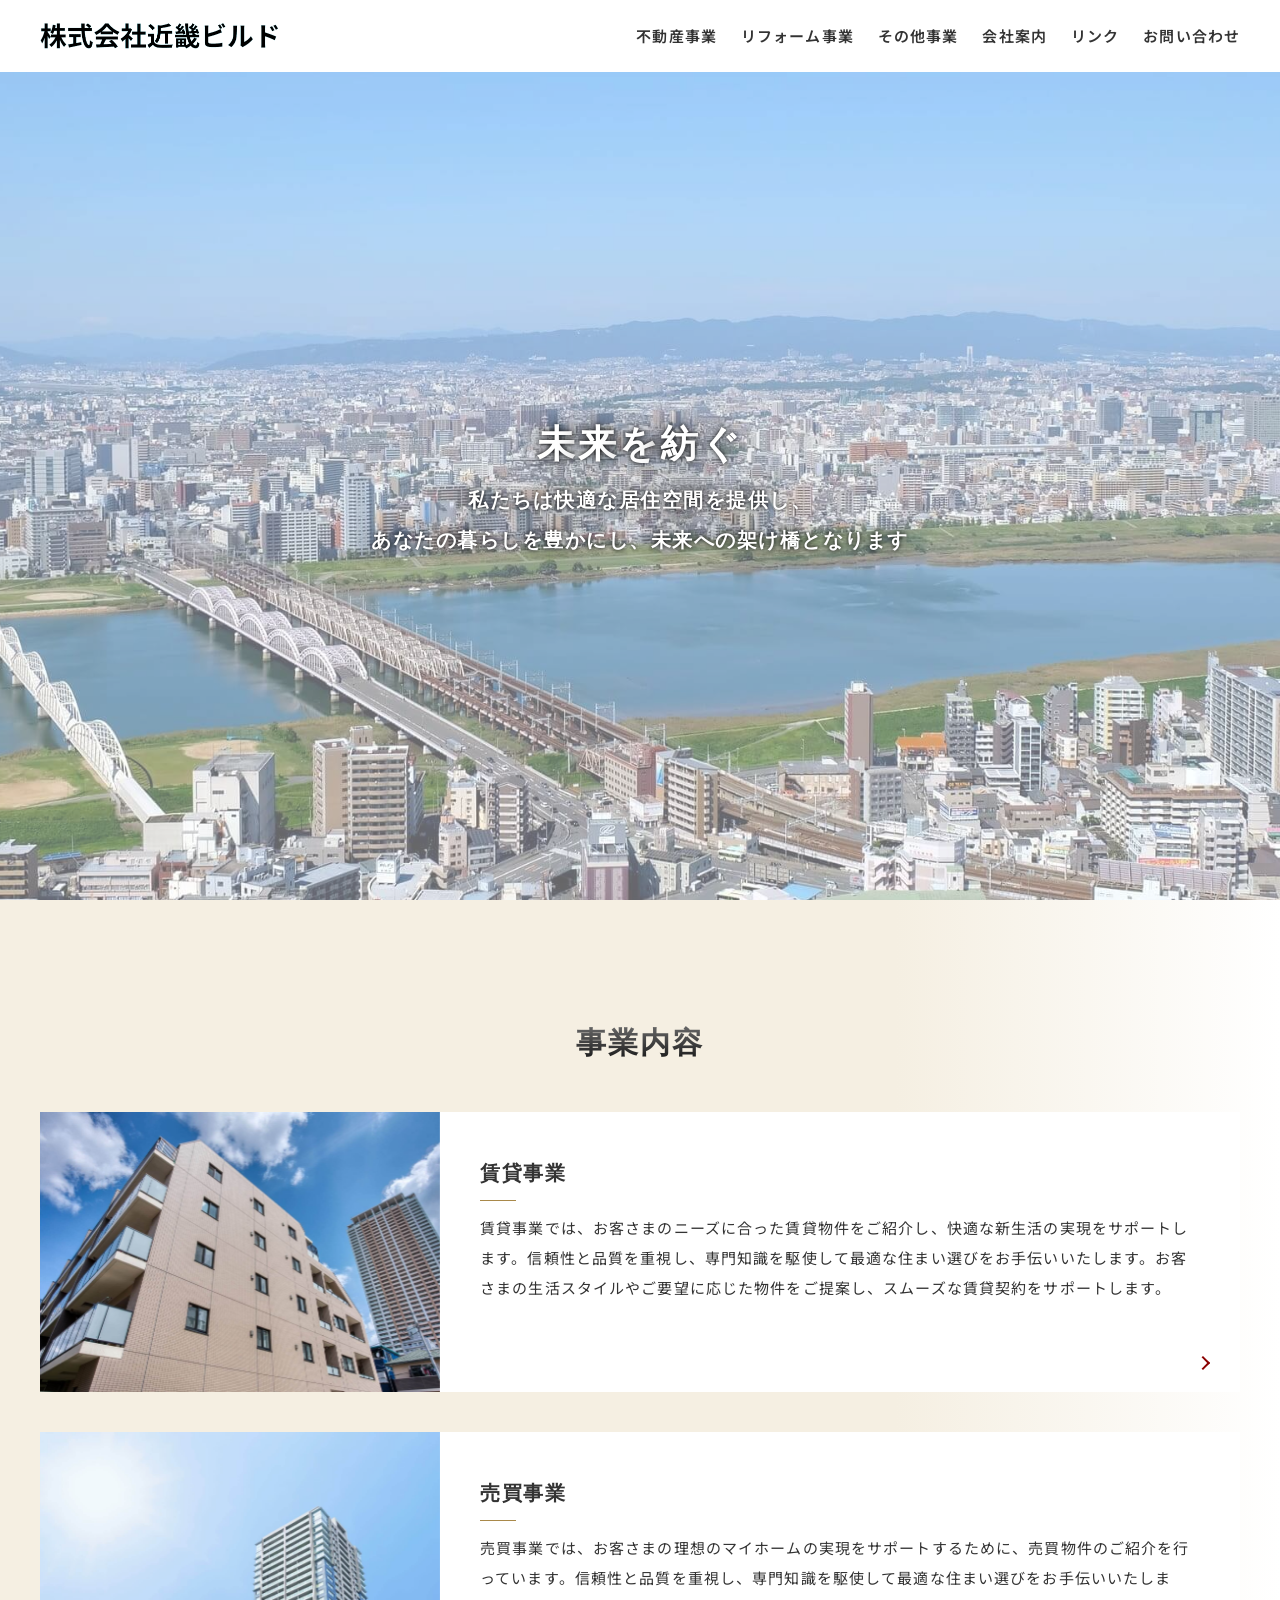
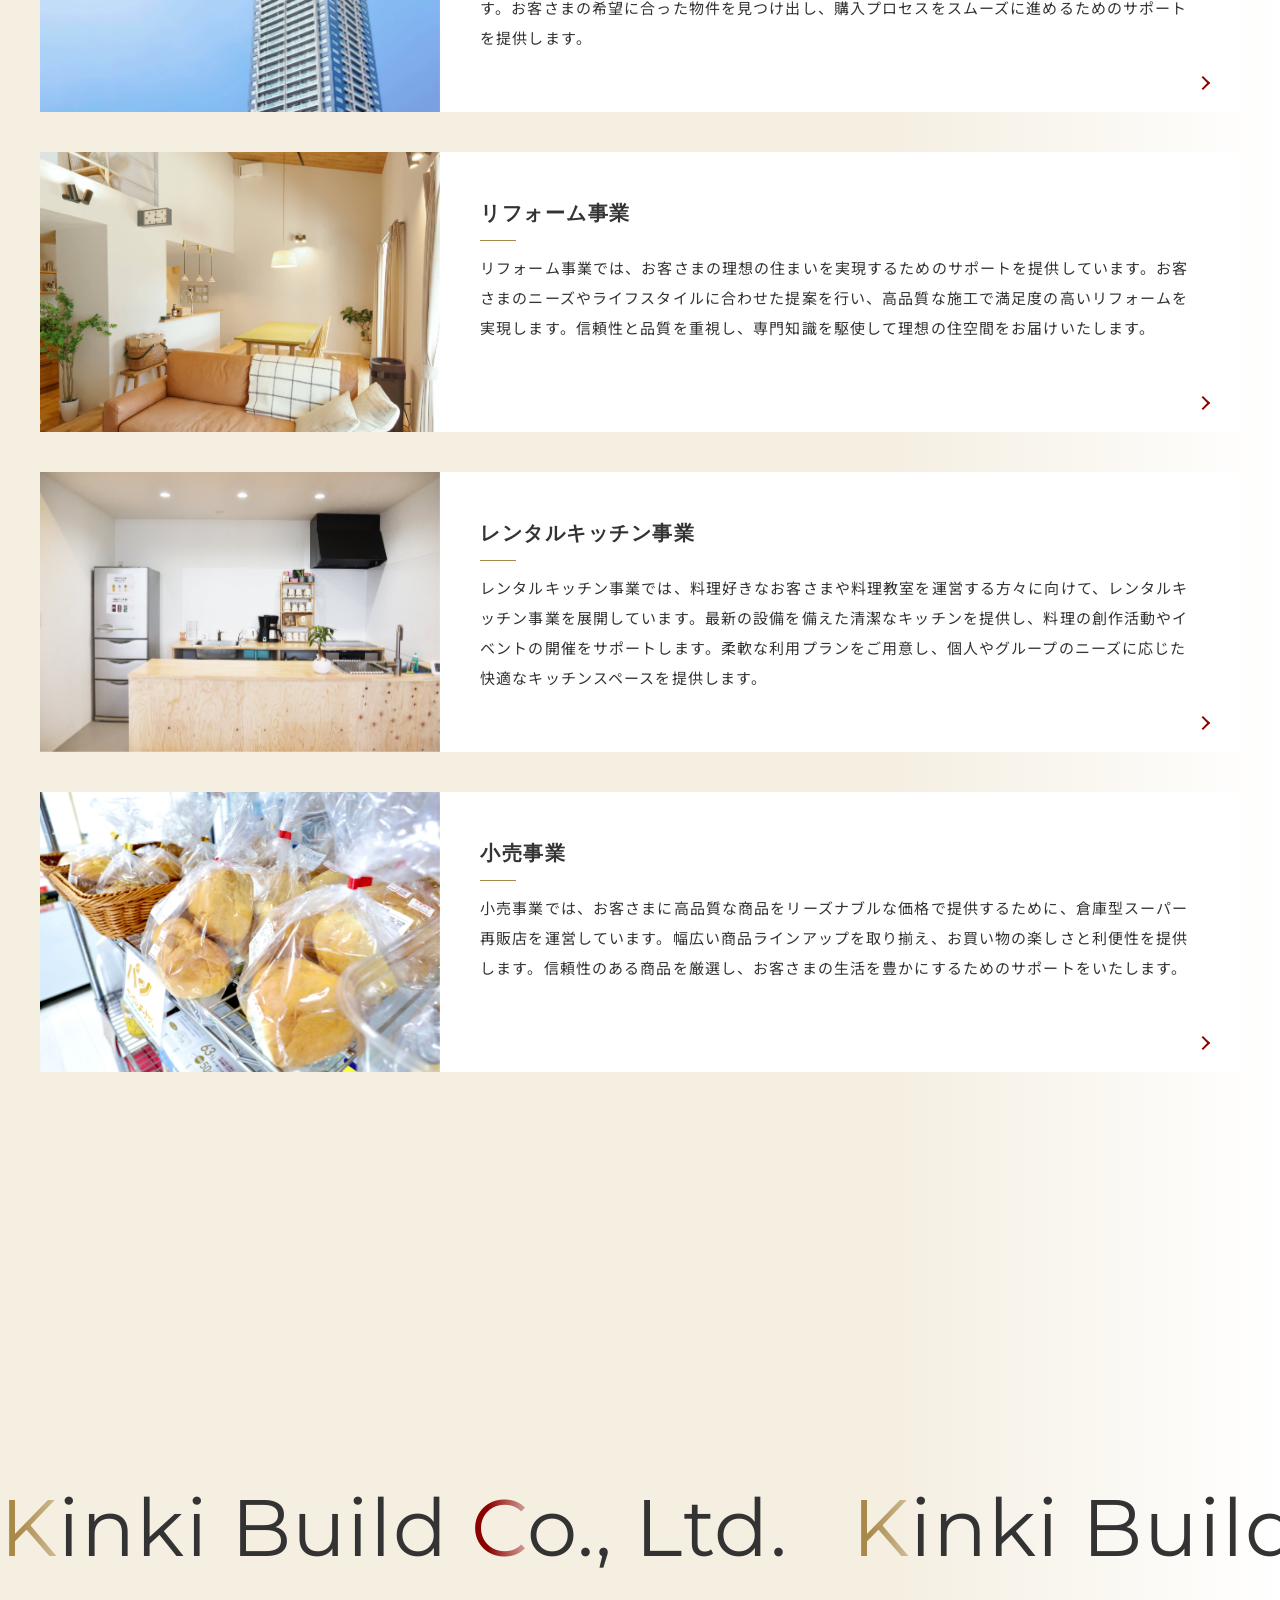
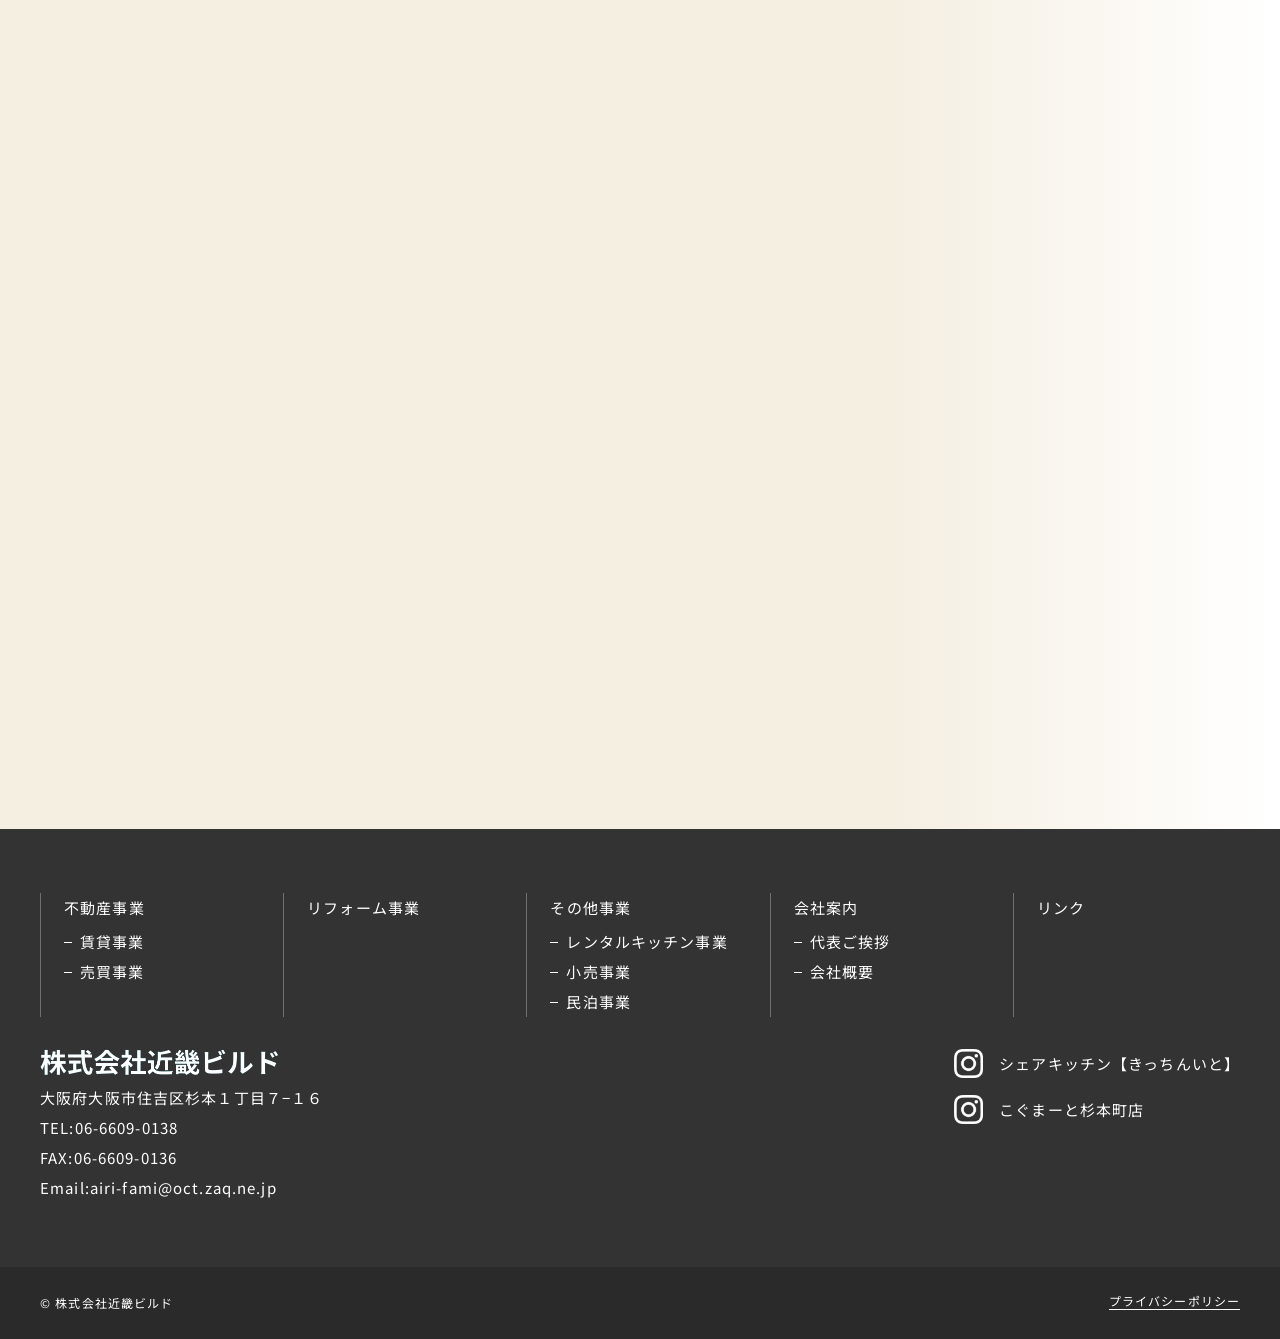
==== commit fa28d5fb: "フッター：プライバシーポリシー周辺調整、ページトップ：フッター上で止まる処理" ====
--- a/index.htm
+++ b/index.htm
@@ -472,8 +472,15 @@
           </div>
         </div>
       </div>
-      <div class="footer__copyright">
-        <span class="copyright">&copy; 株式会社近畿ビルド</span>
+      <div class="footer__bottom">
+        <div class="footer__bottom__inner innerWrap">
+          <div class="copyright">
+            <span class="text">&copy; 株式会社近畿ビルド</span>
+          </div>
+          <div class="privacy">
+            <a href="privacy.htm"><span class="text">プライバシーポリシー</span></a>
+          </div>
+        </div>
       </div>
     </footer>
 
--- a/css/style.css
+++ b/css/style.css
@@ -1270,6 +1270,7 @@
 }
 .pageHeader__inner .pageHeaderIntro .lead {
   opacity: 0;
+  color: #111;
 }
 .pageHeader.-business::before {
   background: rgba(255, 255, 255, 0.8);
@@ -1487,8 +1488,11 @@
   font-size: 3rem;
   font-weight: 700;
   letter-spacing: 0.075em;
-  color: #333;
   line-height: 1.5;
+  background: -webkit-gradient(linear, left bottom, left top, color-stop(0, #111), to(#777));
+  background: linear-gradient(0deg, #111 0, #777 100%);
+  -webkit-background-clip: text;
+  -webkit-text-fill-color: transparent;
 }
 @media (max-width: 834px) {
   .commonTitle01 .ja {
@@ -1497,19 +1501,32 @@
 }
 
 .lower-commonTitle01 {
-  font-family: "lota";
-  border-bottom: 2px solid #a9894a;
-  color: #333;
-  font-size: 2.2rem;
+  position: relative;
+  font-size: 2.4rem;
   padding-bottom: 4px;
   line-height: 1.6;
   font-weight: 700;
+  background: -webkit-gradient(linear, left bottom, left top, color-stop(0, #111), to(#777));
+  background: linear-gradient(0deg, #111 0, #777 100%);
+  -webkit-background-clip: text;
+  -webkit-text-fill-color: transparent;
 }
 @media (max-width: 834px) {
   .lower-commonTitle01 {
-    font-size: 1.6rem;
+    font-size: 1.8rem;
     border-bottom: 1px solid #a9894a;
   }
+}
+.lower-commonTitle01::before {
+  content: "";
+  display: block;
+  position: absolute;
+  bottom: 0;
+  left: 0;
+  width: 100%;
+  height: 2px;
+  background-image: -webkit-gradient(linear, left top, right top, color-stop(4%, rgb(139, 0, 0)), color-stop(20%, rgb(169, 137, 74)));
+  background-image: linear-gradient(90deg, rgb(139, 0, 0) 4%, rgb(169, 137, 74) 20% 90%);
 }
 
 /*--------------------
@@ -1867,12 +1884,43 @@
   -webkit-transition: background 0.3s;
   transition: background 0.3s;
 }
-.footer__copyright {
+.footer__bottom {
   background: #2a2a2a;
+  padding: 24px 0;
+}
+@media (max-width: 834px) {
+  .footer__bottom {
+    padding: 16px 0;
+  }
+}
+.footer__bottom__inner {
+  display: -webkit-box;
+  display: -ms-flexbox;
+  display: flex;
+  -webkit-box-align: center;
+      -ms-flex-align: center;
+          align-items: center;
+  -webkit-box-pack: justify;
+      -ms-flex-pack: justify;
+          justify-content: space-between;
+}
+.footer__bottom__inner .copyright {
   color: #fff;
   font-size: 1.2rem;
-  text-align: center;
-  padding: 8px 0;
+}
+.footer__bottom__inner .privacy {
+  line-height: 1;
+  padding-bottom: 6px;
+}
+.footer__bottom__inner .privacy a .text {
+  color: #fff;
+  font-size: 1.2rem;
+  border-bottom: 1px solid #fff;
+}
+@media (max-width: 834px) {
+  .footer__bottom__inner .privacy a .text {
+    font-size: 1.1rem;
+  }
 }
 
 /* ============================================
@@ -2165,7 +2213,7 @@
 }
 .mainVisual__copy .mainCopy,
 .mainVisual__copy .subCopy {
-  text-shadow: 0 0 24px #333, 0 0 24px #333, 0 0 4px #333;
+  text-shadow: 0 0 24px #111, 0 0 4px #111;
   color: #fff;
 }
 .mainVisual__copy .mainCopy {
@@ -2538,8 +2586,8 @@
     color: #a9894a;
   }
   .sec__business .business__content .list__item a:hover .textArea .title::after {
-    -webkit-transform: scale(1, 1);
-            transform: scale(1, 1);
+    -webkit-transform: scale(1, 0.9);
+            transform: scale(1, 0.9);
   }
   .sec__business .business__content .list__item a:hover .imgArea img {
     -webkit-transform: scale(1.05);
@@ -2619,7 +2667,7 @@
   display: -webkit-box;
   display: -ms-flexbox;
   display: flex;
-  border-top: 1px solid rgba(119, 119, 119, 0.4);
+  border-top: 1px solid rgba(178, 168, 159, 0.4);
   margin-top: 20px;
   padding-top: 16px;
 }
@@ -2678,8 +2726,8 @@
 }
 .lower-rental .rental__content .property {
   background: #fff;
-  padding: 24px 32px;
-  margin-top: 24px;
+  padding: 40px 4%;
+  margin-top: 32px;
 }
 @media (max-width: 834px) {
   .lower-rental .rental__content .property {
@@ -2758,8 +2806,8 @@
       -ms-flex-align: stretch;
           align-items: stretch;
   padding: 8px 16px;
-  border-top: 1px dotted #777;
-  border-bottom: 1px dotted #777;
+  border-top: 1px dotted #b2a89f;
+  border-bottom: 1px dotted #b2a89f;
   gap: 16px;
 }
 @media (max-width: 834px) {
@@ -2794,14 +2842,14 @@
 }
 .lower-rental .rental__content .property__head .infoWrap .distance,
 .lower-rental .rental__content .property__head .infoWrap .age {
-  border-left: 1px dotted #777;
+  border-left: 1px dotted #b2a89f;
   padding-left: 16px;
 }
 @media (max-width: 834px) {
   .lower-rental .rental__content .property__head .infoWrap .distance,
   .lower-rental .rental__content .property__head .infoWrap .age {
     border-left: none;
-    border-top: 1px dotted #777;
+    border-top: 1px dotted #b2a89f;
     padding: 8px 3.25%;
   }
 }
@@ -2877,7 +2925,7 @@
           align-items: stretch;
   padding: 0 32px 0 16px;
   cursor: pointer;
-  border-bottom: 1px solid #777;
+  border-bottom: 1px solid #a1a1a1;
   -webkit-box-flex: 1;
       -ms-flex: 1;
           flex: 1;
@@ -2927,7 +2975,7 @@
           flex-direction: column;
 }
 .lower-rental .rental__content .property__body__content__head .list__item .term {
-  background-color: #f5efe2;
+  background-color: #f2f2f2;
   padding: 4px 24px;
   text-align: center;
   font-weight: 700;
@@ -2965,7 +3013,7 @@
 }
 @media (max-width: 834px) {
   .lower-rental .rental__content .property__body__content .detailInfo {
-    border-bottom: 1px solid #777;
+    border-bottom: 1px solid #b2a89f;
   }
 }
 .lower-rental .rental__content .property__body__content .detailInfo__table {
@@ -2986,11 +3034,11 @@
   }
 }
 .lower-rental .rental__content .property__body__content .detailInfo__table .row .head {
-  border: solid 1px rgba(119, 119, 119, 0.8);
+  border: solid 1px #a1a1a1;
   width: 15%;
   line-height: 1.6;
   padding: 16px;
-  background-color: #f5efe2;
+  background-color: #f2f2f2;
 }
 @media (max-width: 834px) {
   .lower-rental .rental__content .property__body__content .detailInfo__table .row .head {
@@ -3000,7 +3048,7 @@
   }
 }
 .lower-rental .rental__content .property__body__content .detailInfo__table .row .data {
-  border: solid 1px rgba(119, 119, 119, 0.8);
+  border: solid 1px #a1a1a1;
   padding: 5px;
   line-height: 1.6;
   padding: 16px;
@@ -3057,7 +3105,7 @@
   top: -54px;
   right: -76px;
   border-radius: 50%;
-  border: 1px solid #777;
+  border: 1px solid #b2a89f;
   background: #fff;
 }
 @media (max-width: 834px) {
@@ -3075,7 +3123,7 @@
   left: 50%;
   width: 16px;
   height: 2px;
-  background: #777;
+  background: #b2a89f;
 }
 @media (max-width: 834px) {
   .lower-rental .iziModal-wrap .iziModal-content .closeBotton::before, .lower-rental .iziModal-wrap .iziModal-content .closeBotton::after {
@@ -3206,8 +3254,8 @@
 }
 .lower-selling .selling__content .property {
   background: #fff;
-  padding: 24px 32px;
-  margin-top: 24px;
+  padding: 40px 4%;
+  margin-top: 32px;
 }
 @media (max-width: 834px) {
   .lower-selling .selling__content .property {
@@ -3286,8 +3334,8 @@
       -ms-flex-align: stretch;
           align-items: stretch;
   padding: 8px 16px;
-  border-top: 1px dotted #777;
-  border-bottom: 1px dotted #777;
+  border-top: 1px dotted #b2a89f;
+  border-bottom: 1px dotted #b2a89f;
   gap: 16px;
 }
 @media (max-width: 834px) {
@@ -3322,14 +3370,14 @@
 }
 .lower-selling .selling__content .property__head .infoWrap .distance,
 .lower-selling .selling__content .property__head .infoWrap .age {
-  border-left: 1px dotted #777;
+  border-left: 1px dotted #b2a89f;
   padding-left: 16px;
 }
 @media (max-width: 834px) {
   .lower-selling .selling__content .property__head .infoWrap .distance,
   .lower-selling .selling__content .property__head .infoWrap .age {
     border-left: none;
-    border-top: 1px dotted #777;
+    border-top: 1px dotted #b2a89f;
     padding: 8px 3.25%;
   }
 }
@@ -3405,7 +3453,7 @@
           align-items: stretch;
   padding: 0 32px 0 16px;
   cursor: pointer;
-  border-bottom: 1px solid #777;
+  border-bottom: 1px solid #a1a1a1;
   -webkit-box-flex: 1;
       -ms-flex: 1;
           flex: 1;
@@ -3455,7 +3503,7 @@
           flex-direction: column;
 }
 .lower-selling .selling__content .property__body__content__head .list__item .term {
-  background-color: #f5efe2;
+  background-color: #f2f2f2;
   padding: 4px 24px;
   text-align: center;
   font-weight: 700;
@@ -3493,7 +3541,7 @@
 }
 @media (max-width: 834px) {
   .lower-selling .selling__content .property__body__content .detailInfo {
-    border-bottom: 1px solid #777;
+    border-bottom: 1px solid #b2a89f;
   }
 }
 .lower-selling .selling__content .property__body__content .detailInfo__table {
@@ -3514,11 +3562,11 @@
   }
 }
 .lower-selling .selling__content .property__body__content .detailInfo__table .row .head {
-  background-color: #f5efe2;
-  border: solid 1px rgba(119, 119, 119, 0.8);
+  border: solid 1px #a1a1a1;
   width: 15%;
   line-height: 1.6;
   padding: 16px;
+  background-color: #f2f2f2;
 }
 @media (max-width: 834px) {
   .lower-selling .selling__content .property__body__content .detailInfo__table .row .head {
@@ -3528,7 +3576,7 @@
   }
 }
 .lower-selling .selling__content .property__body__content .detailInfo__table .row .data {
-  border: solid 1px rgba(119, 119, 119, 0.8);
+  border: solid 1px #a1a1a1;
   padding: 5px;
   line-height: 1.6;
   padding: 16px;
@@ -3585,7 +3633,7 @@
   top: -54px;
   right: -76px;
   border-radius: 50%;
-  border: 1px solid #777;
+  border: 1px solid #b2a89f;
   background: #fff;
 }
 @media (max-width: 834px) {
@@ -3603,7 +3651,7 @@
   left: 50%;
   width: 16px;
   height: 2px;
-  background: #777;
+  background: #b2a89f;
 }
 @media (max-width: 834px) {
   .lower-selling .iziModal-wrap .iziModal-content .closeBotton::before, .lower-selling .iziModal-wrap .iziModal-content .closeBotton::after {
@@ -3955,7 +4003,7 @@
     -webkit-box-flex: 1;
         -ms-flex: 1;
             flex: 1;
-    border-bottom: 1px solid rgba(119, 119, 119, 0.3);
+    border-bottom: 1px solid rgba(178, 168, 159, 0.3);
     padding-bottom: 8px;
   }
 }
@@ -4045,7 +4093,7 @@
   }
 }
 .link__content .list__item {
-  border-top: 1px solid rgba(119, 119, 119, 0.4);
+  border-top: 1px solid rgba(178, 168, 159, 0.4);
 }
 .link__content .list__item:first-child {
   border-top: none;
@@ -4064,6 +4112,12 @@
 @media (max-width: 834px) {
   .link__content .list__item a {
     padding: 8px 0;
+  }
+}
+@media (hover:hover) {
+  .link__content .list__item a:hover {
+    opacity: 1;
+    color: #a9894a;
   }
 }
 
@@ -4299,4 +4353,383 @@
   .contact__content .form-item {
     display: block;
   }
+}
+
+/* ============================================
+// 404 notfound
+// ==========================================*/
+.lower-notfound {
+  background: -webkit-gradient(linear, left top, right top, color-stop(70%, rgb(245, 239, 226)), to(rgb(255, 255, 255)));
+  background: linear-gradient(90deg, rgb(245, 239, 226) 70%, rgb(255, 255, 255) 100%);
+}
+@media (min-width: 835px) {
+  .lower-notfound .l-main {
+    min-height: 833px;
+  }
+}
+.lower-notfound .notFound__inner {
+  padding-top: 104px;
+  padding-bottom: 64px;
+}
+@media (max-width: 834px) {
+  .lower-notfound .notFound__inner {
+    padding-top: 24px;
+    padding-bottom: 32px;
+  }
+}
+.lower-notfound .notFound__content .title {
+  font-family: "Lato", sans-serif;
+  font-size: 10rem;
+  font-weight: 700;
+  line-height: 1;
+  display: -webkit-box;
+  display: -ms-flexbox;
+  display: flex;
+  -webkit-box-pack: center;
+      -ms-flex-pack: center;
+          justify-content: center;
+}
+.lower-notfound .notFound__content .eng {
+  font-size: 4rem;
+  font-weight: 600;
+  color: #a9894a;
+  line-height: 1;
+  display: -webkit-box;
+  display: -ms-flexbox;
+  display: flex;
+  -webkit-box-pack: center;
+      -ms-flex-pack: center;
+          justify-content: center;
+  margin-top: 16px;
+}
+.lower-notfound .notFound__content .text {
+  display: -webkit-box;
+  display: -ms-flexbox;
+  display: flex;
+  -webkit-box-pack: center;
+      -ms-flex-pack: center;
+          justify-content: center;
+  margin-top: 24px;
+}
+.lower-notfound .notFound__content .toTopLink {
+  display: -webkit-box;
+  display: -ms-flexbox;
+  display: flex;
+  -webkit-box-pack: center;
+      -ms-flex-pack: center;
+          justify-content: center;
+  margin-top: 40px;
+}
+.lower-notfound .notFound__content .toTopLink .toTop {
+  border: 1px solid #a9894a;
+  width: 100%;
+  max-width: 240px;
+  min-height: 48px;
+  display: -webkit-inline-box;
+  display: -ms-inline-flexbox;
+  display: inline-flex;
+  -webkit-box-align: center;
+      -ms-flex-align: center;
+          align-items: center;
+  -webkit-box-pack: center;
+      -ms-flex-pack: center;
+          justify-content: center;
+  background: #a9894a;
+  color: #fff;
+  border-radius: 3px;
+}
+@media (hover:hover) {
+  .lower-notfound .notFound__content .toTopLink .toTop:hover {
+    background: #fff;
+    color: #a9894a;
+  }
+}
+
+/* ============================================
+// privacy
+// ==========================================*/
+.lower-privacy {
+  background: -webkit-gradient(linear, left top, right top, color-stop(70%, rgb(245, 239, 226)), to(rgb(255, 255, 255)));
+  background: linear-gradient(90deg, rgb(245, 239, 226) 70%, rgb(255, 255, 255) 100%);
+}
+@media (min-width: 835px) {
+  .lower-privacy .l-main {
+    min-height: 594px;
+  }
+}
+
+.privacy__inner {
+  padding-top: 48px;
+  padding-bottom: 64px;
+}
+@media (max-width: 834px) {
+  .privacy__inner {
+    padding-top: 24px;
+    padding-bottom: 32px;
+  }
+}
+.privacy .privacy__container {
+  position: relative;
+}
+.privacy .privacy__container .privacy__inner .privacy .lead {
+  margin-top: 16px;
+}
+.privacy .privacy__container .privacy__inner .privacy__list {
+  background: #fff;
+  counter-reset: number;
+  padding: 40px 56px;
+  margin-top: 32px;
+}
+@media (max-width: 834px) {
+  .privacy .privacy__container .privacy__inner .privacy__list {
+    padding: 16px 24px;
+  }
+}
+.privacy .privacy__container .privacy__inner .privacy__list__item {
+  position: relative;
+  padding: 32px 0 35px;
+}
+@media (max-width: 834px) {
+  .privacy .privacy__container .privacy__inner .privacy__list__item {
+    padding: 16px 0 20px;
+  }
+}
+.privacy .privacy__container .privacy__inner .privacy__list__item:first-child {
+  padding-top: 0;
+}
+.privacy .privacy__container .privacy__inner .privacy__list__item:last-child {
+  padding-bottom: 0;
+}
+.privacy .privacy__container .privacy__inner .privacy__list__item:last-child .teamWrap::after {
+  content: none;
+}
+.privacy .privacy__container .privacy__inner .privacy__list__item .teamWrap::after {
+  content: "";
+  width: 100%;
+  height: 1px;
+  position: absolute;
+  background-image: linear-gradient(to right, #b2a89f, #b2a89f, 1px, transparent 1px);
+  background-size: 3px 1px;
+  background-position: left bottom;
+  background-repeat: repeat-x;
+  bottom: 0;
+}
+.privacy .privacy__container .privacy__inner .privacy__list__item .teamWrap .team {
+  font-weight: bold;
+  padding-left: 1.3em;
+  text-indent: -1.3em;
+}
+.privacy .privacy__container .privacy__inner .privacy__list__item .teamWrap .team::before {
+  counter-increment: number;
+  content: counter(number) ".";
+  color: #8B0000;
+  margin-right: 4px;
+}
+.privacy .privacy__container .privacy__inner .privacy__list__item .teamWrap .desc {
+  padding-left: 21px;
+}
+@media (max-width: 834px) {
+  .privacy .privacy__container .privacy__inner .privacy__list__item .teamWrap .desc {
+    padding-left: 19px;
+  }
+}
+.privacy .privacy__container .privacy__inner .privacy__list__item:nth-child(12n+1)::before {
+  content: "";
+  position: absolute;
+  right: -240px;
+  top: -20px;
+  background: url(../img/common/cloud02.png) center center/contain no-repeat;
+  width: 161px;
+  aspect-ratio: 161/93;
+  z-index: -1;
+}
+@media (max-width: 834px) {
+  .privacy .privacy__container .privacy__inner .privacy__list__item:nth-child(12n+1)::before {
+    content: none;
+  }
+}
+.privacy .privacy__container .privacy__inner .privacy__list__item:nth-child(12n+1)::after {
+  content: "";
+  position: absolute;
+  right: -240px;
+  top: -80px;
+  background: url(../img/common/illust_balloon01.png) center center/contain no-repeat;
+  width: 83px;
+  aspect-ratio: 92/184;
+  z-index: -1;
+}
+@media (max-width: 834px) {
+  .privacy .privacy__container .privacy__inner .privacy__list__item:nth-child(12n+1)::after {
+    content: none;
+  }
+}
+.privacy .privacy__container .privacy__inner .privacy__list__item:nth-child(12n+3)::before {
+  content: "";
+  position: absolute;
+  left: -260px;
+  top: -20px;
+  background: url(../img/common/cloud01.png) center center/contain no-repeat;
+  width: 161px;
+  aspect-ratio: 161/93;
+  z-index: -1;
+}
+@media (max-width: 834px) {
+  .privacy .privacy__container .privacy__inner .privacy__list__item:nth-child(12n+3)::before {
+    content: none;
+  }
+}
+.privacy .privacy__container .privacy__inner .privacy__list__item:nth-child(12n+5)::before {
+  content: "";
+  position: absolute;
+  right: -260px;
+  top: 10px;
+  background: url(../img/common/cloud01.png) center center/contain no-repeat;
+  width: 161px;
+  aspect-ratio: 161/93;
+  z-index: -1;
+}
+@media (max-width: 834px) {
+  .privacy .privacy__container .privacy__inner .privacy__list__item:nth-child(12n+5)::before {
+    content: none;
+  }
+}
+.privacy .privacy__container .privacy__inner .privacy__list__item:nth-child(12n+7)::before {
+  content: "";
+  position: absolute;
+  left: -240px;
+  top: -20px;
+  background: url(../img/common/cloud01.png) center center/contain no-repeat;
+  width: 161px;
+  aspect-ratio: 161/93;
+  z-index: -1;
+}
+@media (max-width: 834px) {
+  .privacy .privacy__container .privacy__inner .privacy__list__item:nth-child(12n+7)::before {
+    content: none;
+  }
+}
+.privacy .privacy__container .privacy__inner .privacy__list__item:nth-child(12n+7)::after {
+  content: "";
+  position: absolute;
+  left: -240px;
+  top: -60px;
+  background: url(../img/common/illust_balloon02.png) center center/contain no-repeat;
+  width: 75px;
+  aspect-ratio: 69/135;
+  z-index: -1;
+}
+@media (max-width: 834px) {
+  .privacy .privacy__container .privacy__inner .privacy__list__item:nth-child(12n+7)::after {
+    content: none;
+  }
+}
+.privacy .privacy__container .privacy__inner .privacy__list__item:nth-child(12n+8)::before {
+  content: "";
+  position: absolute;
+  right: -230px;
+  bottom: -110px;
+  background: url(../img/common/cloud02.png) center center/contain no-repeat;
+  width: 161px;
+  aspect-ratio: 161/93;
+  z-index: -1;
+}
+@media (max-width: 834px) {
+  .privacy .privacy__container .privacy__inner .privacy__list__item:nth-child(12n+8)::before {
+    content: none;
+  }
+}
+.privacy .privacy__container .privacy__inner .privacy__list__item:nth-child(12n+10)::before {
+  content: "";
+  position: absolute;
+  left: -260px;
+  bottom: -90px;
+  background: url(../img/common/cloud01.png) center center/contain no-repeat;
+  width: 161px;
+  aspect-ratio: 161/93;
+  z-index: -1;
+}
+@media (max-width: 834px) {
+  .privacy .privacy__container .privacy__inner .privacy__list__item:nth-child(12n+10)::before {
+    content: none;
+  }
+}
+.privacy .notice__container {
+  position: relative;
+}
+.privacy .notice__container .lead {
+  margin-top: 16px;
+}
+.privacy .notice__container .notice__inner .notice__list {
+  background: #fff;
+  padding: 56px 80px 60px;
+  margin-top: 32px;
+}
+@media (max-width: 834px) {
+  .privacy .notice__container .notice__inner .notice__list {
+    padding: 16px 24px;
+  }
+}
+.privacy .notice__container .notice__inner .notice__list__item:nth-child(n+2) {
+  margin-top: 48px;
+}
+@media (max-width: 834px) {
+  .privacy .notice__container .notice__inner .notice__list__item:nth-child(n+2) {
+    margin-top: 32px;
+  }
+}
+.privacy .notice__container .notice__inner .notice__list__item .team {
+  position: relative;
+  font-size: 1.6rem;
+  font-weight: bold;
+  letter-spacing: 0.075em;
+  color: #a9894a;
+  padding-left: 1.6em;
+  margin-bottom: 10px;
+}
+@media (max-width: 834px) {
+  .privacy .notice__container .notice__inner .notice__list__item .team {
+    font-size: 1.5rem;
+  }
+}
+.privacy .notice__container .notice__inner .notice__list__item .team::before {
+  content: "";
+  position: absolute;
+  left: 0;
+  top: 0.65em;
+  width: 0.85em;
+  aspect-ratio: 1/1;
+  background: #a9894a;
+  border-radius: 50%;
+}
+.privacy .notice__container .notice__inner .notice__list__item .team::after {
+  content: "";
+  position: absolute;
+  top: 0.9em;
+  left: 0.25em;
+  width: 0.35em;
+  aspect-ratio: 1/1;
+  background: #fff;
+  border-radius: 50%;
+}
+.privacy .notice__container .notice__inner .notice__list__item .desc {
+  position: relative;
+}
+.privacy .notice__container .notice__inner .notice__list__item .desc::before {
+  content: "";
+  width: 100%;
+  height: 2px;
+  position: absolute;
+  left: 0;
+  background-image: linear-gradient(to right, #b2a89f, #b2a89f, 2px, transparent 2px);
+  background-size: 6px 2px;
+  background-position: left top;
+  background-repeat: repeat-x;
+}
+.privacy .notice__container .notice__inner .notice__list__item .desc__text {
+  padding-top: 16px;
+}
+@media (max-width: 834px) {
+  .privacy .notice__container .notice__inner .notice__list__item .desc__text {
+    padding-top: 8px;
+  }
 }/*# sourceMappingURL=style.css.map */
